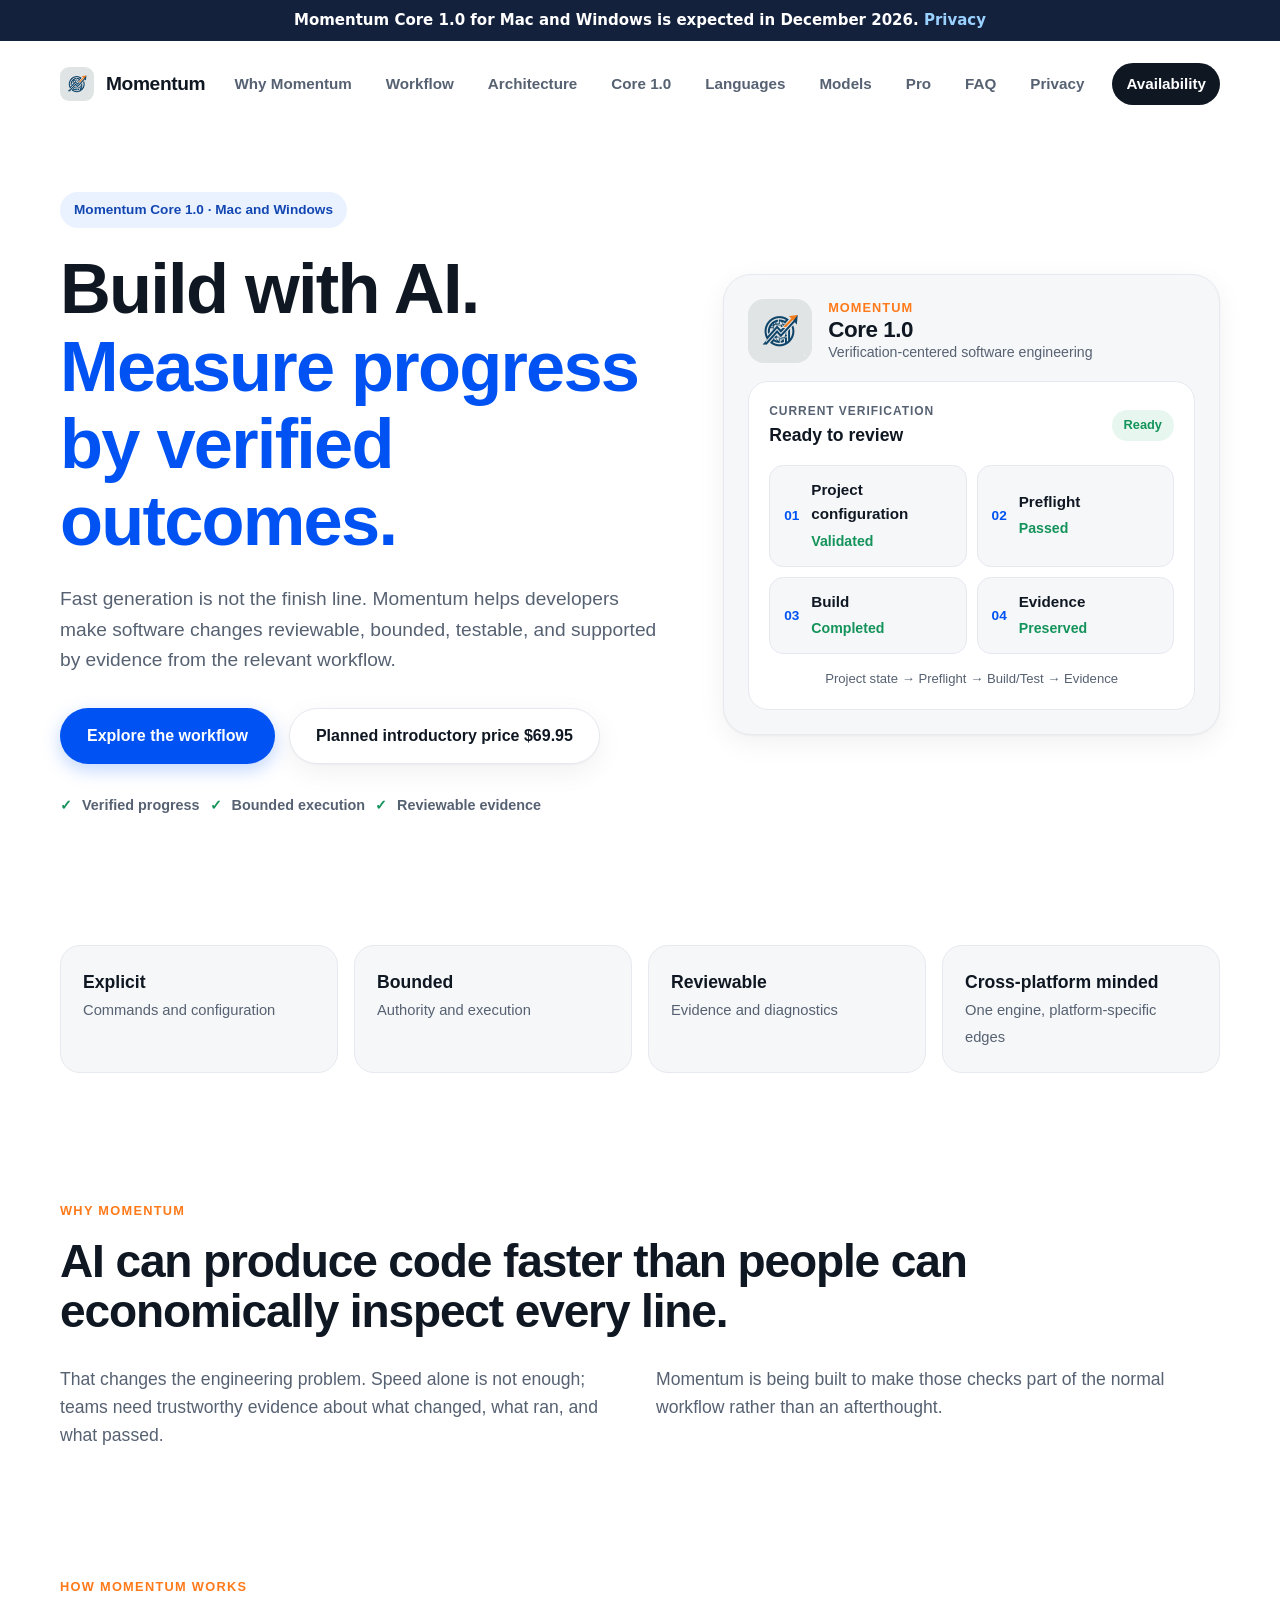
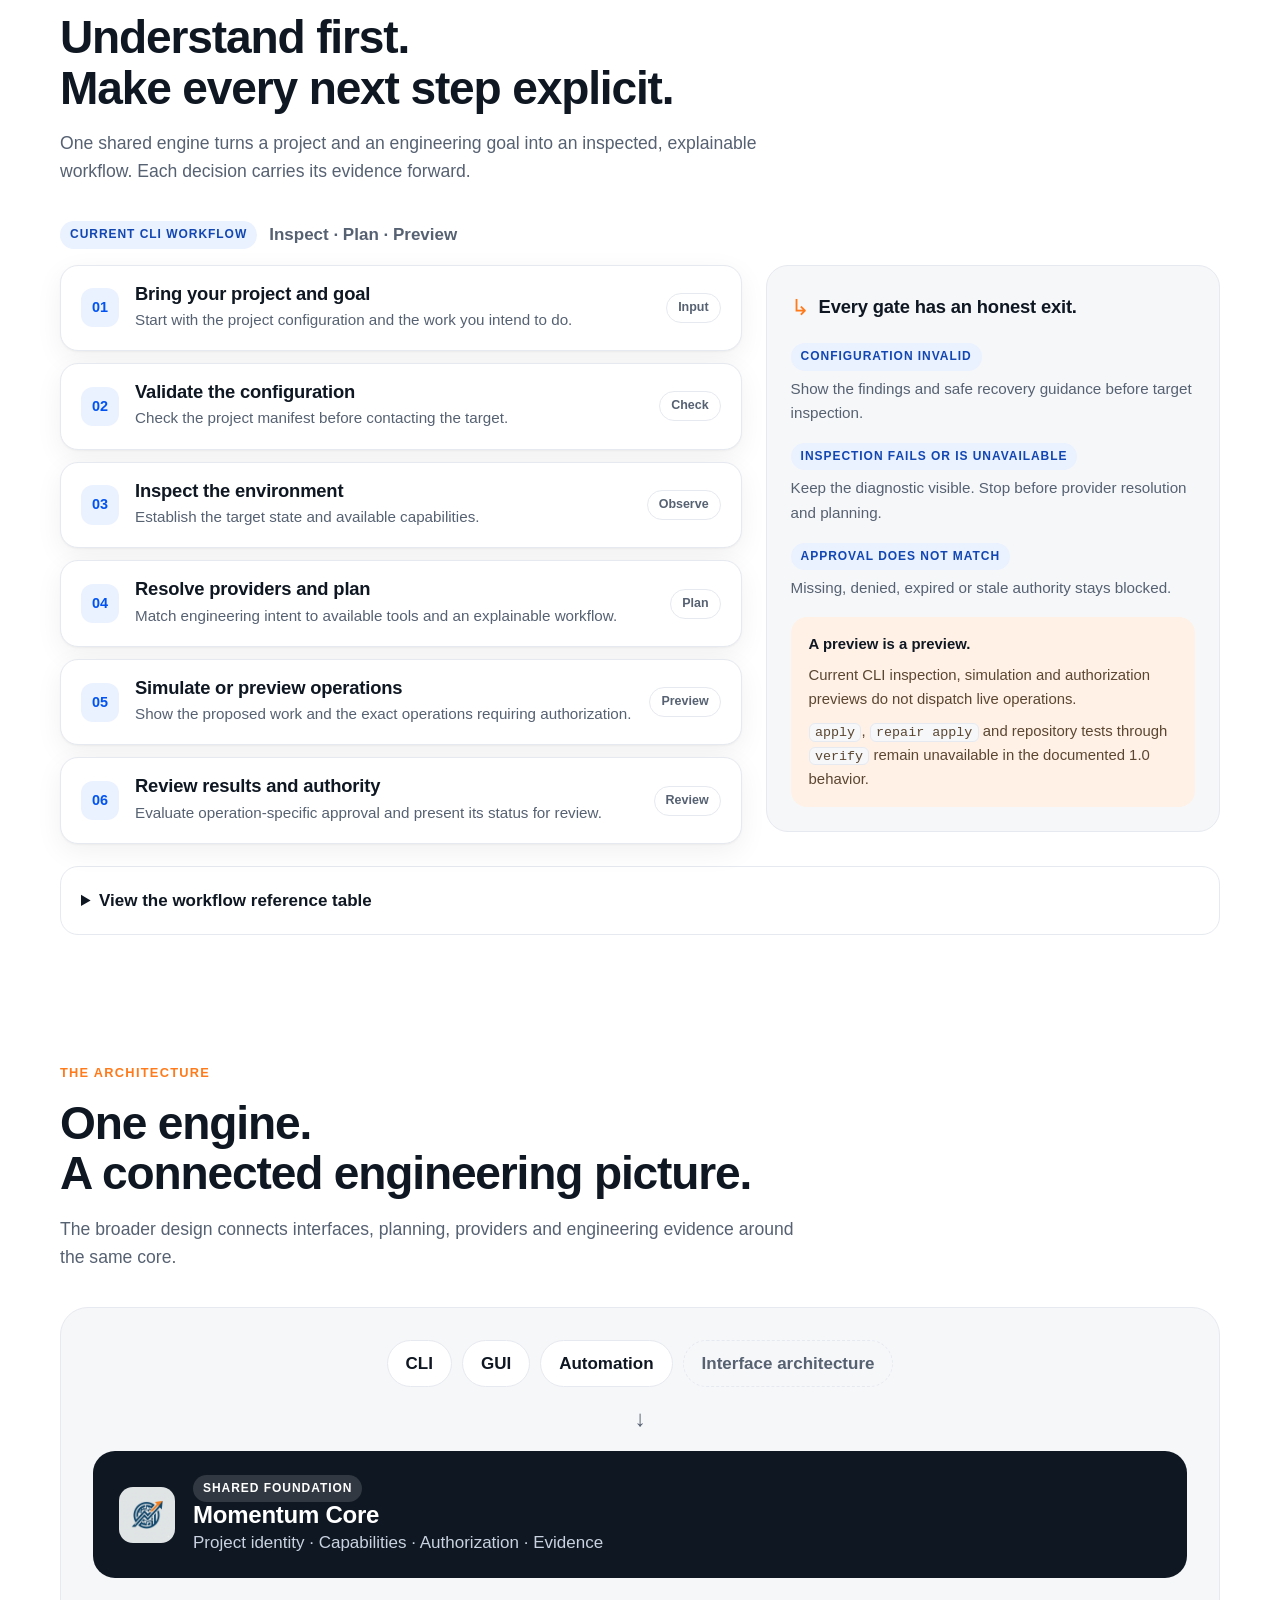
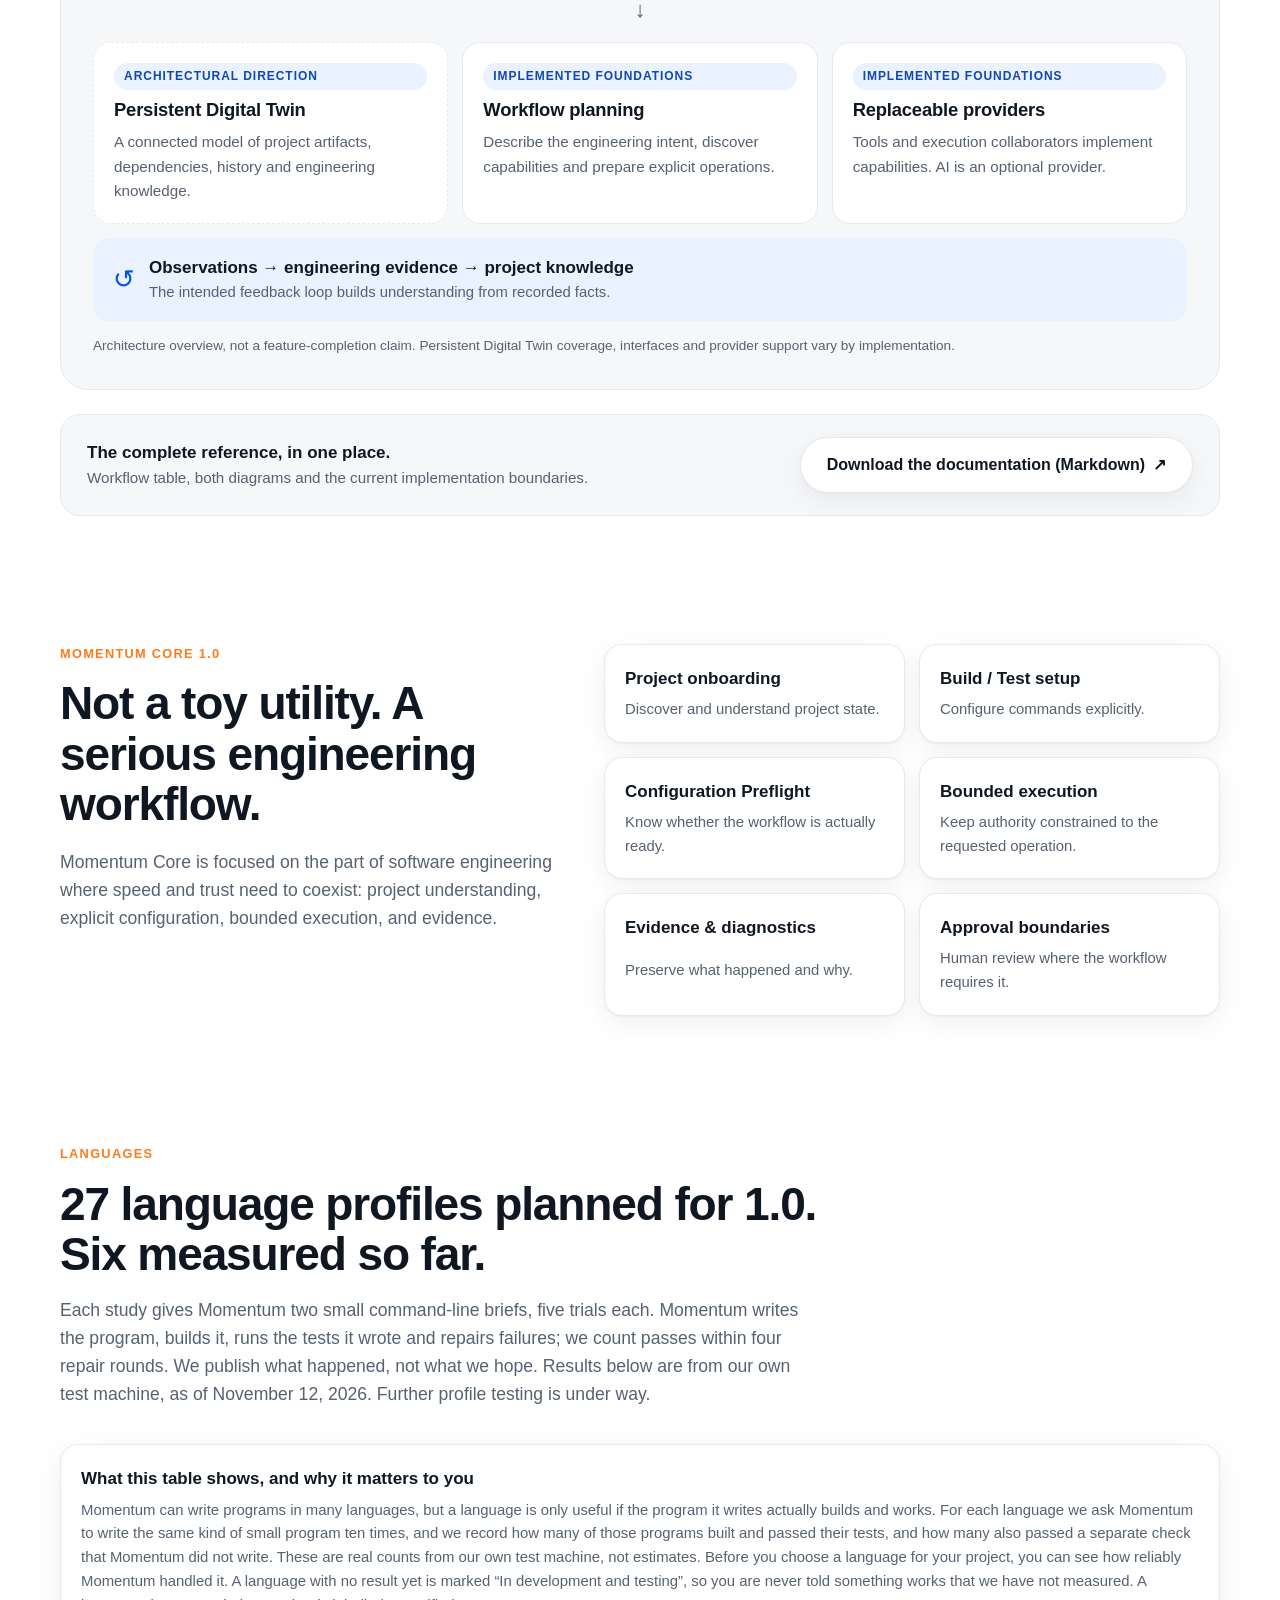
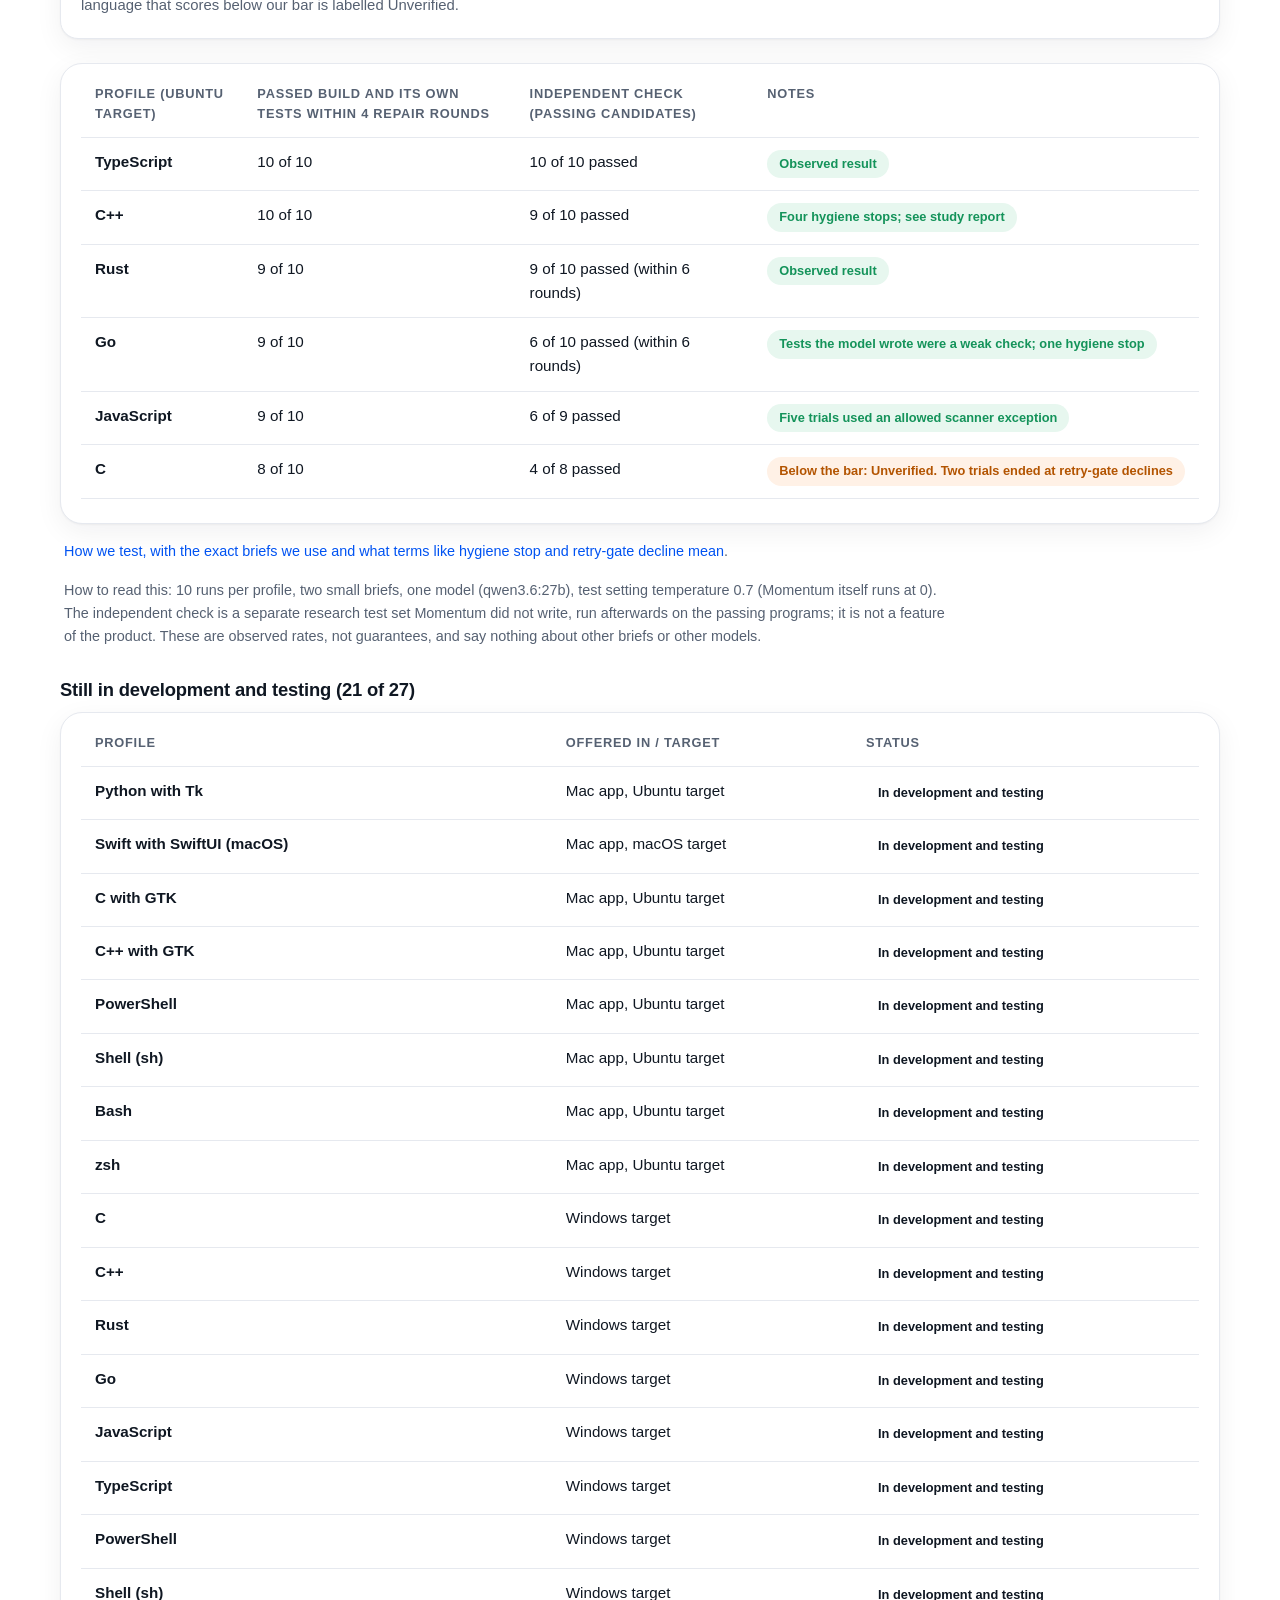
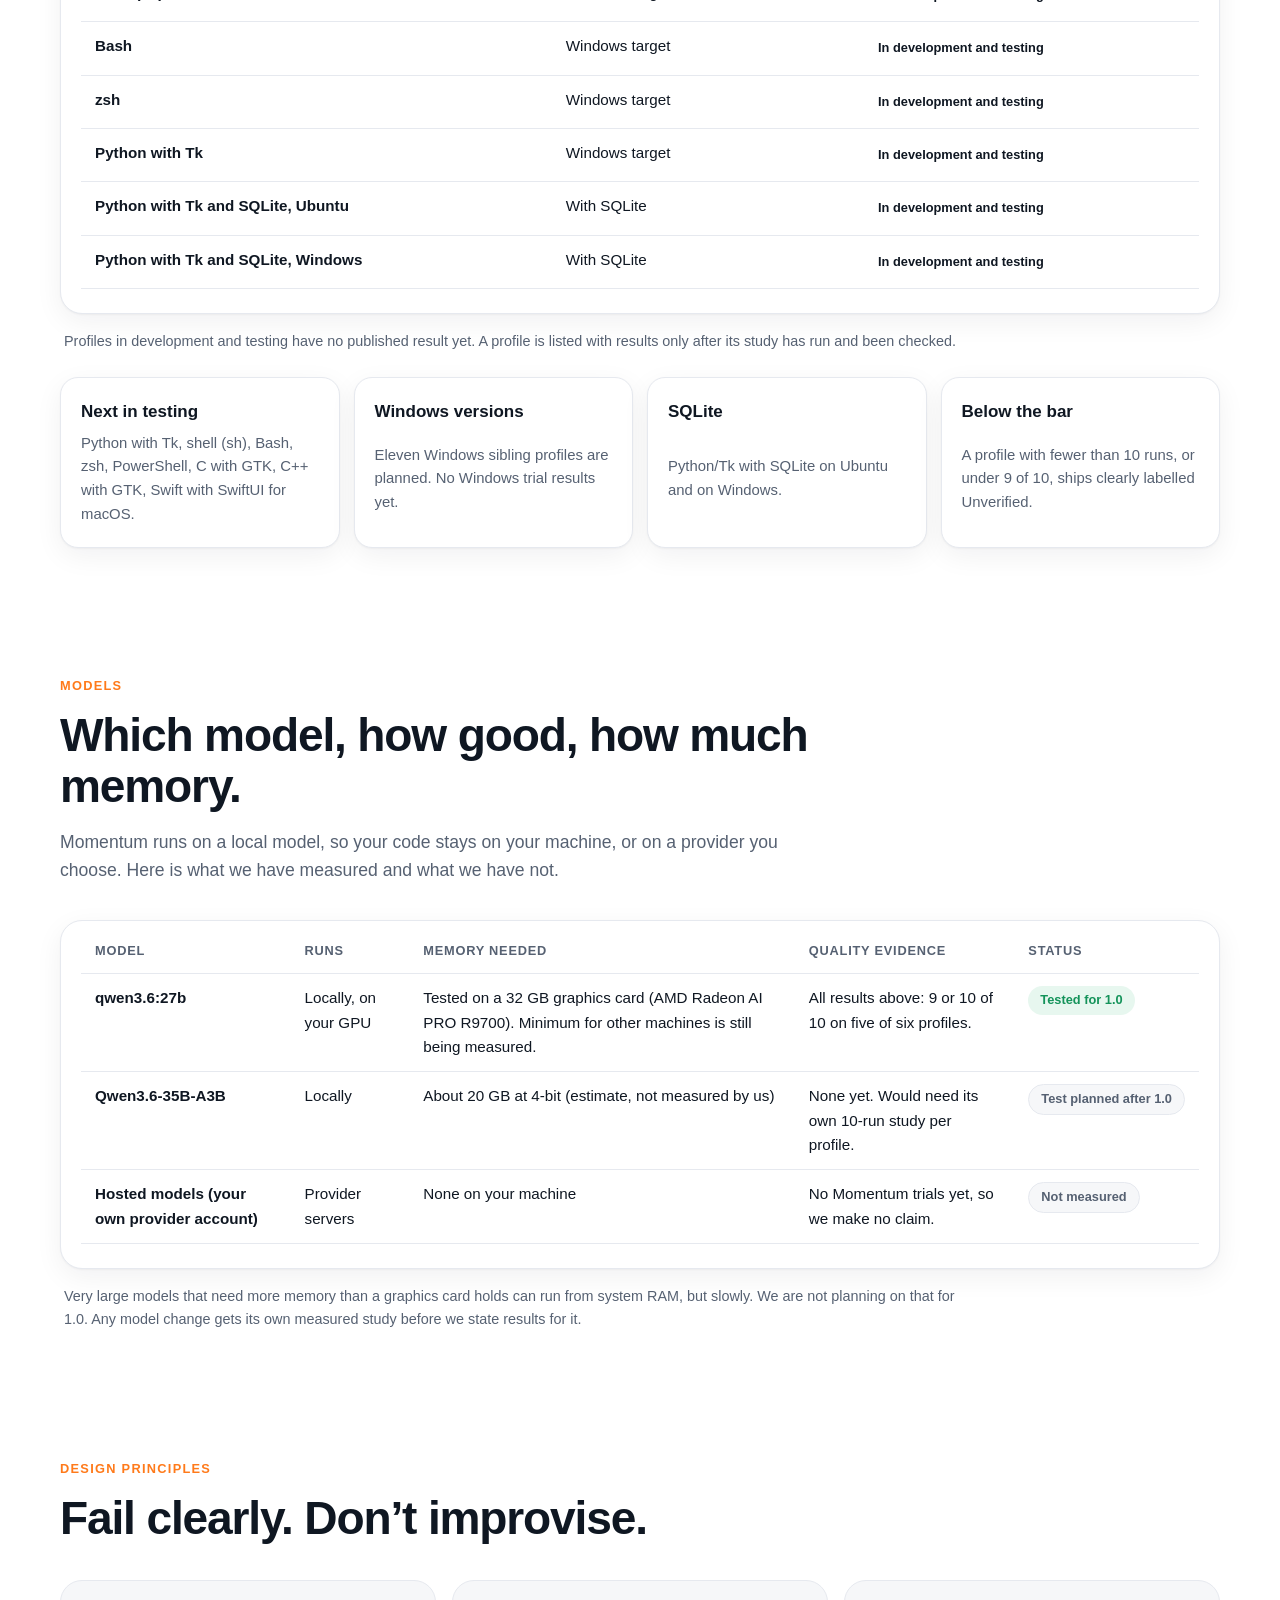
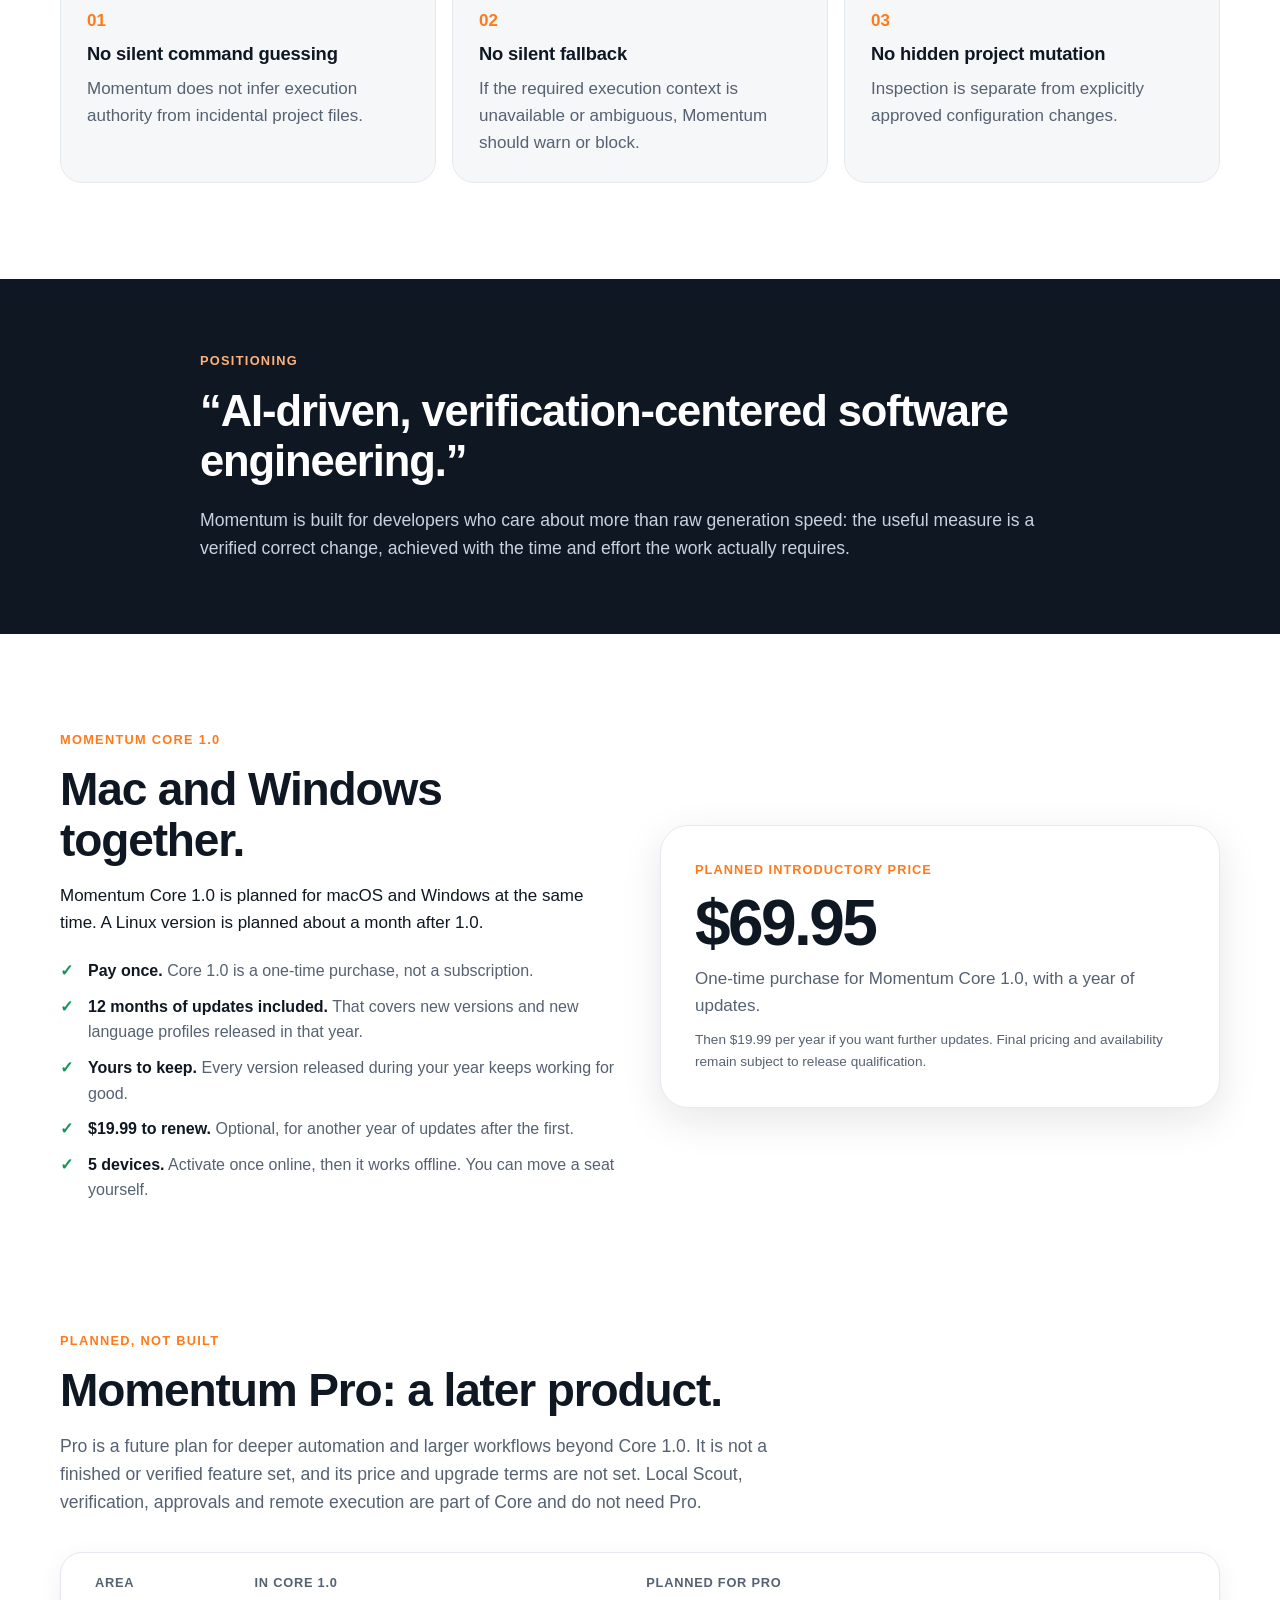
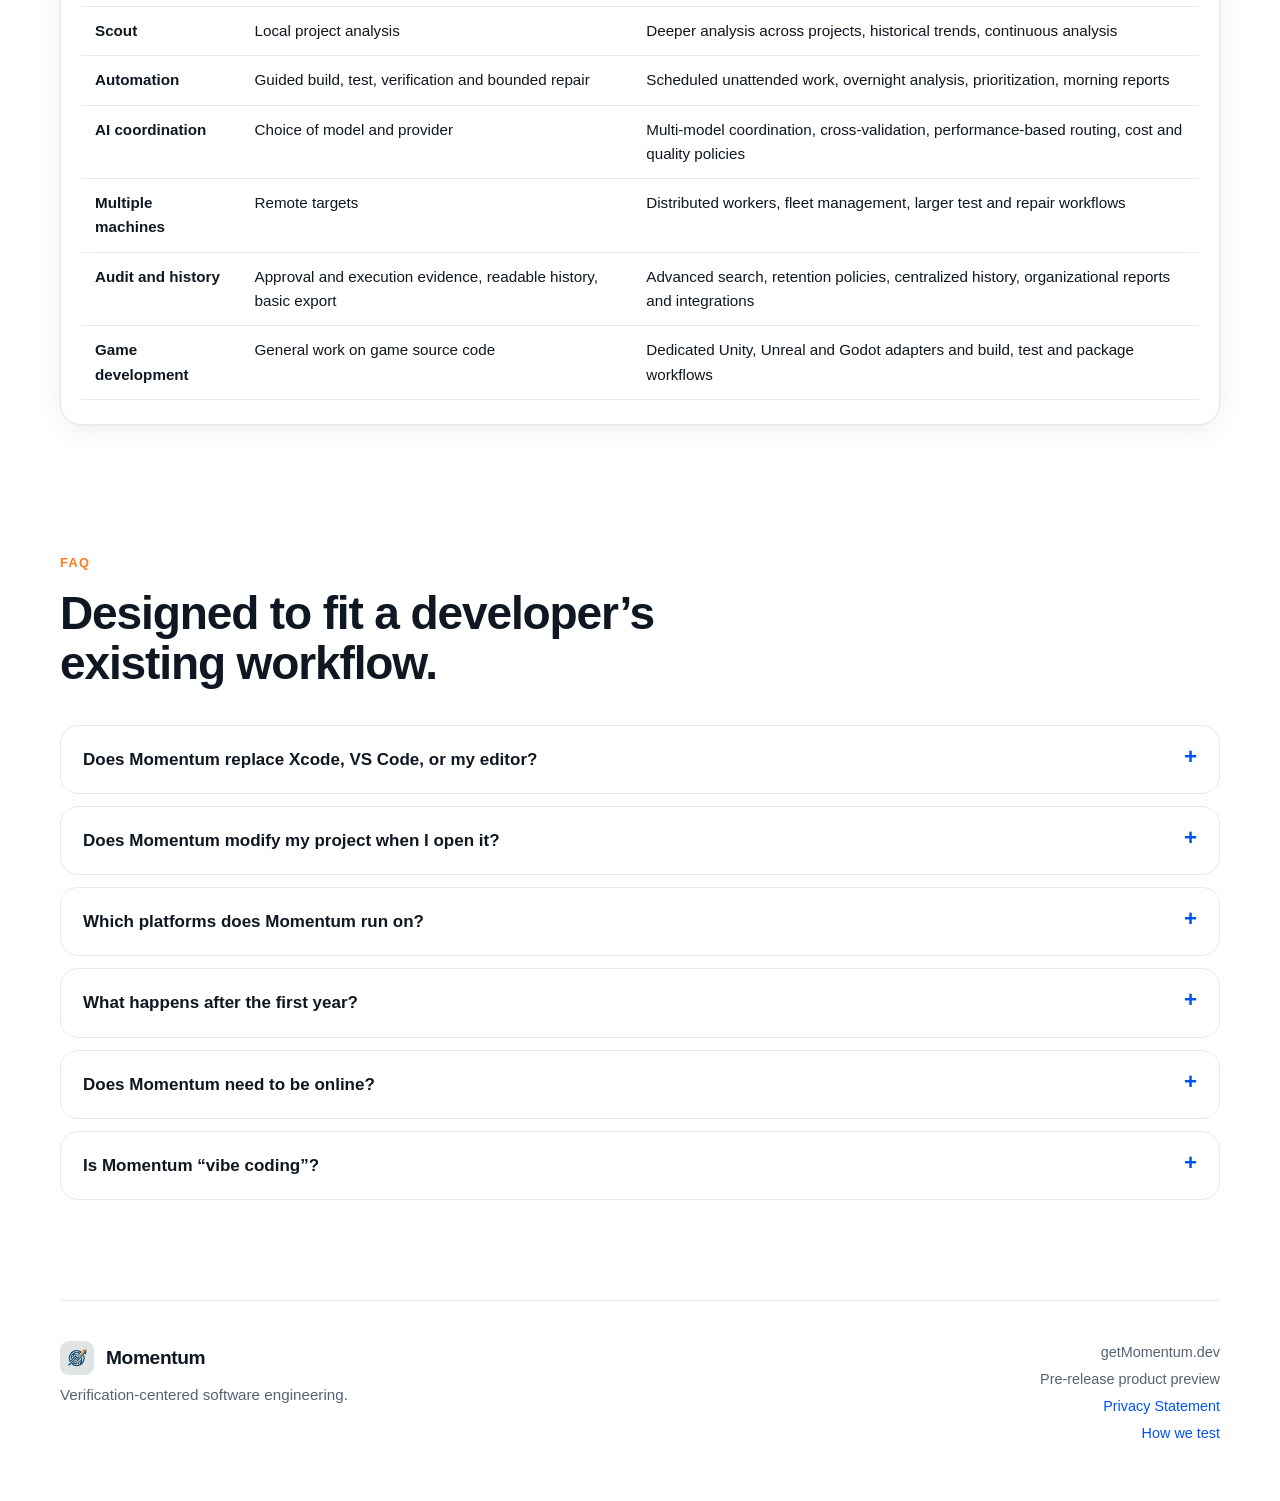
==== index.html @ 95c5b0c5 "Initial Momentum website: home, How we test, privacy statement Co-Authored-By: Claude Sonnet 5.5 <no" ====
<!doctype html>
<html lang="en">
<head>
  <meta charset="utf-8">
  <meta name="viewport" content="width=device-width,initial-scale=1">
  <meta name="description" content="Momentum — AI-driven, verification-centered software engineering.">
  <title>Momentum — Verification-Centered Software Engineering</title>
  <link rel="icon" type="image/png" sizes="32x32" href="assets/momentum-icon-32.png">
  <link rel="apple-touch-icon" sizes="180x180" href="assets/momentum-icon-180.png">
  <link rel="stylesheet" href="styles.css">
  <link rel="stylesheet" href="workflow.css?v=20261027">
</head>
<body><div role="region" aria-label="Release announcement" style="background:#14213d;color:#fff;text-align:center;padding:10px 16px;font:600 15px/1.4 system-ui,sans-serif">Momentum Core 1.0 for Mac and Windows is expected in December 2026. <a href="privacy.html" style="color:#9ad1ff">Privacy</a></div>
  <div class="page-glow glow-one"></div>
  <div class="page-glow glow-two"></div>

  <header class="site-header shell">
    <a class="brand" href="#top" aria-label="Momentum home">
      <img src="assets/momentum-logo.png" alt="" class="brand-logo">
      <span>Momentum</span>
    </a>
    <nav aria-label="Primary navigation">
      <a href="#why">Why Momentum</a>
      <a href="#workflow">Workflow</a>
      <a href="#architecture">Architecture</a>
      <a href="#core">Core 1.0</a>
      <a href="#languages">Languages</a>
      <a href="#models">Models</a>
      <a href="#pro">Pro</a>
      <a href="#faq">FAQ</a>
      <a href="privacy.html">Privacy</a>
      <a class="nav-cta" href="#availability">Availability</a>
    </nav>
  </header>

  <main id="top">
    <section class="hero shell">
      <div class="hero-copy">
        <div class="pill">Momentum Core 1.0 · Mac and Windows</div>
        <h1>
          Build with AI.<br>
          <span>Measure progress by verified outcomes.</span>
        </h1>
        <p class="hero-lede">
          Fast generation is not the finish line. Momentum helps developers make software changes
          reviewable, bounded, testable, and supported by evidence from the relevant workflow.
        </p>
        <div class="hero-actions">
          <a class="button primary" href="#workflow">Explore the workflow</a>
          <a class="button secondary" href="#availability">Planned introductory price $69.95</a>
        </div>
        <div class="trust-row">
          <span>Verified progress</span>
          <span>Bounded execution</span>
          <span>Reviewable evidence</span>
        </div>
      </div>

      <div class="hero-product">
        <div class="logo-lockup">
          <img src="assets/momentum-logo.png" alt="" class="hero-logo-clean">
          <div class="logo-text">
            <span class="logo-kicker">Momentum</span>
            <strong>Core 1.0</strong>
            <small>Verification-centered software engineering</small>
          </div>
        </div>

        <div class="verification-panel">
          <div class="verification-titlebar">
            <div>
              <span class="eyebrow-small">Current verification</span>
              <strong>Ready to review</strong>
            </div>
            <span class="status good">Ready</span>
          </div>

          <div class="verify-grid">
            <div class="verify-item">
              <span>01</span>
              <div><strong>Project configuration</strong><small>Validated</small></div>
            </div>
            <div class="verify-item">
              <span>02</span>
              <div><strong>Preflight</strong><small>Passed</small></div>
            </div>
            <div class="verify-item">
              <span>03</span>
              <div><strong>Build</strong><small>Completed</small></div>
            </div>
            <div class="verify-item">
              <span>04</span>
              <div><strong>Evidence</strong><small>Preserved</small></div>
            </div>
          </div>

          <div class="verification-footer">
            <span>Project state → Preflight → Build/Test → Evidence</span>
          </div>
        </div>
      </div>
    </section>

    <section class="credibility-strip shell" aria-label="Momentum product principles">
      <div><strong>Explicit</strong><span>Commands and configuration</span></div>
      <div><strong>Bounded</strong><span>Authority and execution</span></div>
      <div><strong>Reviewable</strong><span>Evidence and diagnostics</span></div>
      <div><strong>Cross-platform minded</strong><span>One engine, platform-specific edges</span></div>
    </section>

    <section class="statement shell" id="why">
      <p class="section-kicker">Why Momentum</p>
      <h2>AI can produce code faster than people can economically inspect every line.</h2>
      <div class="statement-grid">
        <p>
          That changes the engineering problem. Speed alone is not enough;
          teams need trustworthy evidence about what changed, what ran, and what passed.
        </p>
        <p>
          Momentum is being built to make those checks part of the normal workflow rather than an afterthought.
        </p>
      </div>
    </section>

    <section class="workflow shell" id="workflow" aria-labelledby="workflow-heading">
      <div class="section-head">
        <p class="section-kicker">How Momentum works</p>
        <h2 id="workflow-heading">Understand first.<br>Make every next step explicit.</h2>
        <p class="workflow-intro">One shared engine turns a project and an engineering goal into an inspected, explainable workflow. Each decision carries its evidence forward.</p>
      </div>
      <div class="workflow-caption"><span class="flow-label">Current CLI workflow</span><span>Inspect · Plan · Preview</span></div>
      <div class="workflow-map">
        <ol class="workflow-path" aria-label="Current workflow, in order">
          <li><span class="step-index">01</span><div><h3>Bring your project and goal</h3><p>Start with the project configuration and the work you intend to do.</p></div><span class="step-tag">Input</span></li>
          <li><span class="step-index">02</span><div><h3>Validate the configuration</h3><p>Check the project manifest before contacting the target.</p></div><span class="step-tag">Check</span></li>
          <li><span class="step-index">03</span><div><h3>Inspect the environment</h3><p>Establish the target state and available capabilities.</p></div><span class="step-tag">Observe</span></li>
          <li><span class="step-index">04</span><div><h3>Resolve providers and plan</h3><p>Match engineering intent to available tools and an explainable workflow.</p></div><span class="step-tag">Plan</span></li>
          <li><span class="step-index">05</span><div><h3>Simulate or preview operations</h3><p>Show the proposed work and the exact operations requiring authorization.</p></div><span class="step-tag">Preview</span></li>
          <li><span class="step-index">06</span><div><h3>Review results and authority</h3><p>Evaluate operation-specific approval and present its status for review.</p></div><span class="step-tag">Review</span></li>
        </ol>
        <aside class="workflow-guardrails" aria-label="Decision boundaries">
          <div class="guardrail-title"><span class="boundary-mark" aria-hidden="true">↳</span><h3>Every gate has an honest exit.</h3></div>
          <div class="guardrail"><span class="flow-label">Configuration invalid</span><p>Show the findings and safe recovery guidance before target inspection.</p></div>
          <div class="guardrail"><span class="flow-label">Inspection fails or is unavailable</span><p>Keep the diagnostic visible. Stop before provider resolution and planning.</p></div>
          <div class="guardrail"><span class="flow-label">Approval does not match</span><p>Missing, denied, expired or stale authority stays blocked.</p></div>
          <div class="preview-boundary"><strong>A preview is a preview.</strong><p>Current CLI inspection, simulation and authorization previews do not dispatch live operations.</p><p><code>apply</code>, <code>repair apply</code> and repository tests through <code>verify</code> remain unavailable in the documented 1.0 behavior.</p></div>
        </aside>
      </div>
      <details class="workflow-reference">
        <summary>View the workflow reference table</summary>
        <div class="workflow-table-wrap"><table>
          <caption class="sr-only">Momentum workflow stages and their outputs</caption>
          <thead><tr><th scope="col">Stage</th><th scope="col">What Momentum does</th><th scope="col">What you can review</th></tr></thead>
          <tbody>
            <tr><th scope="row">Validate</th><td>Checks the project manifest.</td><td>Validation findings and recovery guidance.</td></tr>
            <tr><th scope="row">Inspect</th><td>Examines the target environment.</td><td>A verified, failed or unavailable inspection outcome.</td></tr>
            <tr><th scope="row">Plan</th><td>Resolves providers for required capabilities.</td><td>An explainable workflow plan.</td></tr>
            <tr><th scope="row">Simulate / preview</th><td>Displays the proposed operations.</td><td>Simulation output or an exact authorization request.</td></tr>
            <tr><th scope="row">Evaluate approval</th><td>Checks authority against the prepared operation.</td><td>The approval decision and any blocking reason.</td></tr>
            <tr><th scope="row">Review</th><td>Presents results and diagnostics.</td><td>Evidence for the next decision, without live CLI dispatch.</td></tr>
          </tbody>
        </table></div>
      </details>
    </section>

    <section class="architecture shell" id="architecture" aria-labelledby="architecture-heading">
      <div class="section-head">
        <p class="section-kicker">The architecture</p>
        <h2 id="architecture-heading">One engine.<br>A connected engineering picture.</h2>
        <p class="workflow-intro">The broader design connects interfaces, planning, providers and engineering evidence around the same core.</p>
      </div>
      <figure class="architecture-map" aria-label="Architectural direction: interfaces connect to Momentum Core; the core relates project knowledge, workflow planning and providers; observations feed the persistent project model.">
        <div class="architecture-interfaces"><span>CLI</span><span>GUI</span><span>Automation</span><span class="architecture-status">Interface architecture</span></div>
        <div class="architecture-connector" aria-hidden="true">↓</div>
        <div class="architecture-engine"><img src="assets/momentum-logo.png" alt="" width="56" height="56"><div><span class="flow-label">Shared foundation</span><h3>Momentum Core</h3><p>Project identity · Capabilities · Authorization · Evidence</p></div></div>
        <div class="architecture-connector" aria-hidden="true">↓</div>
        <div class="architecture-pillars">
          <div class="architecture-pillar future"><span class="flow-label">Architectural direction</span><h3>Persistent Digital Twin</h3><p>A connected model of project artifacts, dependencies, history and engineering knowledge.</p></div>
          <div class="architecture-pillar"><span class="flow-label">Implemented foundations</span><h3>Workflow planning</h3><p>Describe the engineering intent, discover capabilities and prepare explicit operations.</p></div>
          <div class="architecture-pillar"><span class="flow-label">Implemented foundations</span><h3>Replaceable providers</h3><p>Tools and execution collaborators implement capabilities. AI is an optional provider.</p></div>
        </div>
        <div class="architecture-feedback"><span aria-hidden="true">↺</span><div><strong>Observations → engineering evidence → project knowledge</strong><p>The intended feedback loop builds understanding from recorded facts.</p></div></div>
        <figcaption>Architecture overview, not a feature-completion claim. Persistent Digital Twin coverage, interfaces and provider support vary by implementation.</figcaption>
      </figure>
      <div class="workflow-documentation"><div><strong>The complete reference, in one place.</strong><p>Workflow table, both diagrams and the current implementation boundaries.</p></div><a class="button secondary" href="docs/how-momentum-works.md" download>Download the documentation (Markdown) <span aria-hidden="true">↗</span></a></div>
    </section>

    <section class="core-panel shell" id="core">
      <div class="core-copy">
        <p class="section-kicker">Momentum Core 1.0</p>
        <h2>Not a toy utility. A serious engineering workflow.</h2>
        <p>
          Momentum Core is focused on the part of software engineering where speed and trust need to coexist:
          project understanding, explicit configuration, bounded execution, and evidence.
        </p>
      </div>
      <div class="core-grid">
        <div class="core-card"><strong>Project onboarding</strong><span>Discover and understand project state.</span></div>
        <div class="core-card"><strong>Build / Test setup</strong><span>Configure commands explicitly.</span></div>
        <div class="core-card"><strong>Configuration Preflight</strong><span>Know whether the workflow is actually ready.</span></div>
        <div class="core-card"><strong>Bounded execution</strong><span>Keep authority constrained to the requested operation.</span></div>
        <div class="core-card"><strong>Evidence & diagnostics</strong><span>Preserve what happened and why.</span></div>
        <div class="core-card"><strong>Approval boundaries</strong><span>Human review where the workflow requires it.</span></div>
      </div>
    </section>


    <section class="shell" id="languages">
      <div class="section-head">
        <p class="section-kicker">Languages</p>
        <h2>27 language profiles planned for 1.0. Six measured so far.</h2>
        <p class="workflow-intro">Each study gives Momentum two small command-line briefs, five trials each. Momentum writes the program, builds it, runs the tests it wrote and repairs failures; we count passes within four repair rounds. We publish what happened, not what we hope. Results below are from our own test machine, as of November 12, 2026. Further profile testing is under way.</p>
      </div>
      <div class="core-card" style="margin:1.25rem 0 1.5rem">
        <strong>What this table shows, and why it matters to you</strong>
        <span>Momentum can write programs in many languages, but a language is only useful if the program it writes actually builds and works. For each language we ask Momentum to write the same kind of small program ten times, and we record how many of those programs built and passed their tests, and how many also passed a separate check that Momentum did not write. These are real counts from our own test machine, not estimates. Before you choose a language for your project, you can see how reliably Momentum handled it. A language with no result yet is marked &ldquo;In development and testing&rdquo;, so you are never told something works that we have not measured. A language that scores below our bar is labelled Unverified.</span>
      </div>
      <div class="table-card"><div class="workflow-table-wrap"><table>
        <thead><tr><th scope="col">Profile (Ubuntu target)</th><th scope="col">Passed build and its own tests within 4 repair rounds</th><th scope="col">Independent check (passing candidates)</th><th scope="col">Notes</th></tr></thead>
        <tbody>
          <tr><th scope="row">TypeScript</th><td>10 of 10</td><td>10 of 10 passed</td><td><span class="tag ok">Observed result</span></td></tr>
          <tr><th scope="row">C++</th><td>10 of 10</td><td>9 of 10 passed</td><td><span class="tag ok">Four hygiene stops; see study report</span></td></tr>
          <tr><th scope="row">Rust</th><td>9 of 10</td><td>9 of 10 passed (within 6 rounds)</td><td><span class="tag ok">Observed result</span></td></tr>
          <tr><th scope="row">Go</th><td>9 of 10</td><td>6 of 10 passed (within 6 rounds)</td><td><span class="tag ok">Tests the model wrote were a weak check; one hygiene stop</span></td></tr>
          <tr><th scope="row">JavaScript</th><td>9 of 10</td><td>6 of 9 passed</td><td><span class="tag ok">Five trials used an allowed scanner exception</span></td></tr>
          <tr><th scope="row">C</th><td>8 of 10</td><td>4 of 8 passed</td><td><span class="tag warn">Below the bar: Unverified. Two trials ended at retry-gate declines</span></td></tr>
        </tbody>
      </table></div></div>
      <p class="fine"><a href="how-we-test.html">How we test, with the exact briefs we use and what terms like hygiene stop and retry-gate decline mean</a>.</p>
      <p class="fine">How to read this: 10 runs per profile, two small briefs, one model (qwen3.6:27b), test setting temperature 0.7 (Momentum itself runs at 0). The independent check is a separate research test set Momentum did not write, run afterwards on the passing programs; it is not a feature of the product. These are observed rates, not guarantees, and say nothing about other briefs or other models.</p>
      <h3 style="margin:2rem 0 .75rem">Still in development and testing (21 of 27)</h3>
      <div class="table-card"><div class="workflow-table-wrap"><table>
        <thead><tr><th scope="col">Profile</th><th scope="col">Offered in / target</th><th scope="col">Status</th></tr></thead>
        <tbody>
          <tr><th scope="row">Python with Tk</th><td>Mac app, Ubuntu target</td><td><span class="tag">In development and testing</span></td></tr>
          <tr><th scope="row">Swift with SwiftUI (macOS)</th><td>Mac app, macOS target</td><td><span class="tag">In development and testing</span></td></tr>
          <tr><th scope="row">C with GTK</th><td>Mac app, Ubuntu target</td><td><span class="tag">In development and testing</span></td></tr>
          <tr><th scope="row">C++ with GTK</th><td>Mac app, Ubuntu target</td><td><span class="tag">In development and testing</span></td></tr>
          <tr><th scope="row">PowerShell</th><td>Mac app, Ubuntu target</td><td><span class="tag">In development and testing</span></td></tr>
          <tr><th scope="row">Shell (sh)</th><td>Mac app, Ubuntu target</td><td><span class="tag">In development and testing</span></td></tr>
          <tr><th scope="row">Bash</th><td>Mac app, Ubuntu target</td><td><span class="tag">In development and testing</span></td></tr>
          <tr><th scope="row">zsh</th><td>Mac app, Ubuntu target</td><td><span class="tag">In development and testing</span></td></tr>
          <tr><th scope="row">C</th><td>Windows target</td><td><span class="tag">In development and testing</span></td></tr>
          <tr><th scope="row">C++</th><td>Windows target</td><td><span class="tag">In development and testing</span></td></tr>
          <tr><th scope="row">Rust</th><td>Windows target</td><td><span class="tag">In development and testing</span></td></tr>
          <tr><th scope="row">Go</th><td>Windows target</td><td><span class="tag">In development and testing</span></td></tr>
          <tr><th scope="row">JavaScript</th><td>Windows target</td><td><span class="tag">In development and testing</span></td></tr>
          <tr><th scope="row">TypeScript</th><td>Windows target</td><td><span class="tag">In development and testing</span></td></tr>
          <tr><th scope="row">PowerShell</th><td>Windows target</td><td><span class="tag">In development and testing</span></td></tr>
          <tr><th scope="row">Shell (sh)</th><td>Windows target</td><td><span class="tag">In development and testing</span></td></tr>
          <tr><th scope="row">Bash</th><td>Windows target</td><td><span class="tag">In development and testing</span></td></tr>
          <tr><th scope="row">zsh</th><td>Windows target</td><td><span class="tag">In development and testing</span></td></tr>
          <tr><th scope="row">Python with Tk</th><td>Windows target</td><td><span class="tag">In development and testing</span></td></tr>
          <tr><th scope="row">Python with Tk and SQLite, Ubuntu</th><td>With SQLite</td><td><span class="tag">In development and testing</span></td></tr>
          <tr><th scope="row">Python with Tk and SQLite, Windows</th><td>With SQLite</td><td><span class="tag">In development and testing</span></td></tr>
          </tbody>
      </table></div></div>
      <p class="fine">Profiles in development and testing have no published result yet. A profile is listed with results only after its study has run and been checked.</p>
      <div class="lang-grid">
        <div class="core-card"><strong>Next in testing</strong><span>Python with Tk, shell (sh), Bash, zsh, PowerShell, C with GTK, C++ with GTK, Swift with SwiftUI for macOS.</span></div>
        <div class="core-card"><strong>Windows versions</strong><span>Eleven Windows sibling profiles are planned. No Windows trial results yet.</span></div>
        <div class="core-card"><strong>SQLite</strong><span>Python/Tk with SQLite on Ubuntu and on Windows.</span></div>
        <div class="core-card"><strong>Below the bar</strong><span>A profile with fewer than 10 runs, or under 9 of 10, ships clearly labelled Unverified.</span></div>
      </div>
    </section>

    <section class="shell" id="models">
      <div class="section-head">
        <p class="section-kicker">Models</p>
        <h2>Which model, how good, how much memory.</h2>
        <p class="workflow-intro">Momentum runs on a local model, so your code stays on your machine, or on a provider you choose. Here is what we have measured and what we have not.</p>
      </div>
      <div class="table-card"><div class="workflow-table-wrap"><table>
        <thead><tr><th scope="col">Model</th><th scope="col">Runs</th><th scope="col">Memory needed</th><th scope="col">Quality evidence</th><th scope="col">Status</th></tr></thead>
        <tbody>
          <tr><th scope="row">qwen3.6:27b</th><td>Locally, on your GPU</td><td>Tested on a 32 GB graphics card (AMD Radeon AI PRO R9700). Minimum for other machines is still being measured.</td><td>All results above: 9 or 10 of 10 on five of six profiles.</td><td><span class="tag ok">Tested for 1.0</span></td></tr>
          <tr><th scope="row">Qwen3.6-35B-A3B</th><td>Locally</td><td>About 20 GB at 4-bit (estimate, not measured by us)</td><td>None yet. Would need its own 10-run study per profile.</td><td><span class="tag plan">Test planned after 1.0</span></td></tr>
          <tr><th scope="row">Hosted models (your own provider account)</th><td>Provider servers</td><td>None on your machine</td><td>No Momentum trials yet, so we make no claim.</td><td><span class="tag plan">Not measured</span></td></tr>
        </tbody>
      </table></div></div>
      <p class="fine">Very large models that need more memory than a graphics card holds can run from system RAM, but slowly. We are not planning on that for 1.0. Any model change gets its own measured study before we state results for it.</p>
    </section>

    <section class="principles shell">
      <div class="section-head">
        <p class="section-kicker">Design principles</p>
        <h2>Fail clearly. Don’t improvise.</h2>
      </div>
      <div class="principle-grid">
        <article>
          <span>01</span>
          <h3>No silent command guessing</h3>
          <p>Momentum does not infer execution authority from incidental project files.</p>
        </article>
        <article>
          <span>02</span>
          <h3>No silent fallback</h3>
          <p>If the required execution context is unavailable or ambiguous, Momentum should warn or block.</p>
        </article>
        <article>
          <span>03</span>
          <h3>No hidden project mutation</h3>
          <p>Inspection is separate from explicitly approved configuration changes.</p>
        </article>
      </div>
    </section>

    <section class="quote-band">
      <div class="shell quote-inner">
        <p class="section-kicker">Positioning</p>
        <blockquote>
          “AI-driven, verification-centered software engineering.”
        </blockquote>
        <p>
          Momentum is built for developers who care about more than raw generation speed: the useful measure is a verified correct change, achieved with the time and effort the work actually requires.
        </p>
      </div>
    </section>

    <section class="availability shell" id="availability">
      <div class="availability-main">
        <p class="section-kicker">Momentum Core 1.0</p>
        <h2>Mac and Windows together.</h2>
        <p>
          Momentum Core 1.0 is planned for macOS and Windows at the same time. A Linux version is planned about a month after 1.0.
        </p>
        <ul class="tick-list">
          <li><strong>Pay once.</strong> Core 1.0 is a one-time purchase, not a subscription.</li>
          <li><strong>12 months of updates included.</strong> That covers new versions and new language profiles released in that year.</li>
          <li><strong>Yours to keep.</strong> Every version released during your year keeps working for good.</li>
          <li><strong>$19.99 to renew.</strong> Optional, for another year of updates after the first.</li>
          <li><strong>5 devices.</strong> Activate once online, then it works offline. You can move a seat yourself.</li>
        </ul>
      </div>
      <div class="price-card">
        <span class="price-label">Planned introductory price</span>
        <div class="price">$69.95</div>
        <p>One-time purchase for Momentum Core 1.0, with a year of updates.</p>
        <span class="price-note">Then $19.99 per year if you want further updates. Final pricing and availability remain subject to release qualification.</span>
      </div>
    </section>

    <section class="shell" id="pro">
      <div class="section-head">
        <p class="section-kicker">Planned, not built</p>
        <h2>Momentum Pro: a later product.</h2>
        <p class="workflow-intro">Pro is a future plan for deeper automation and larger workflows beyond Core 1.0. It is not a finished or verified feature set, and its price and upgrade terms are not set. Local Scout, verification, approvals and remote execution are part of Core and do not need Pro.</p>
      </div>
      <div class="table-card"><div class="workflow-table-wrap"><table>
        <thead><tr><th scope="col">Area</th><th scope="col">In Core 1.0</th><th scope="col">Planned for Pro</th></tr></thead>
        <tbody>
          <tr><th scope="row">Scout</th><td>Local project analysis</td><td>Deeper analysis across projects, historical trends, continuous analysis</td></tr>
          <tr><th scope="row">Automation</th><td>Guided build, test, verification and bounded repair</td><td>Scheduled unattended work, overnight analysis, prioritization, morning reports</td></tr>
          <tr><th scope="row">AI coordination</th><td>Choice of model and provider</td><td>Multi-model coordination, cross-validation, performance-based routing, cost and quality policies</td></tr>
          <tr><th scope="row">Multiple machines</th><td>Remote targets</td><td>Distributed workers, fleet management, larger test and repair workflows</td></tr>
          <tr><th scope="row">Audit and history</th><td>Approval and execution evidence, readable history, basic export</td><td>Advanced search, retention policies, centralized history, organizational reports and integrations</td></tr>
          <tr><th scope="row">Game development</th><td>General work on game source code</td><td>Dedicated Unity, Unreal and Godot adapters and build, test and package workflows</td></tr>
        </tbody>
      </table></div></div>
    </section>

    <section class="faq shell" id="faq">
      <div class="section-head">
        <p class="section-kicker">FAQ</p>
        <h2>Designed to fit a developer’s existing workflow.</h2>
      </div>

      <details>
        <summary>Does Momentum replace Xcode, VS Code, or my editor?</summary>
        <p>No. Momentum is designed to work alongside your existing editor or IDE rather than replace it.</p>
      </details>
      <details>
        <summary>Does Momentum modify my project when I open it?</summary>
        <p>Project inspection and onboarding should remain read-only until an explicit, bounded configuration action is approved.</p>
      </details>
      <details>
        <summary>Which platforms does Momentum run on?</summary>
        <p>Core 1.0 is planned for macOS and Windows together, with Linux about a month later. A platform is only described as working for what we have actually tested.</p>
      </details>
      <details>
        <summary>What happens after the first year?</summary>
        <p>Everything released during your first year keeps working, permanently. If you want newer versions and new language profiles after that, renewal is $19.99 for another year. It is optional.</p>
      </details>
      <details>
        <summary>Does Momentum need to be online?</summary>
        <p>Only to activate. After that the license is checked on your machine, with a 30-day grace period if a check ever cannot be completed. Up to five of your devices can use one license, and you can free a seat yourself.</p>
      </details>
      <details>
        <summary>Is Momentum “vibe coding”?</summary>
        <p>No. Momentum is being positioned as AI-driven, verification-centered software engineering: faster development with explicit configuration, bounded actions, and evidence.</p>
      </details>
    </section>
  </main>

  <footer class="shell">
    <div class="footer-left">
      <a class="brand" href="#top">
        <img src="assets/momentum-logo.png" alt="" class="brand-logo">
        <span>Momentum</span>
      </a>
      <p>Verification-centered software engineering.</p>
    </div>
    <div class="footer-right">
      <span>getMomentum.dev</span>
      <span>Pre-release product preview</span>
      <a href="privacy.html">Privacy Statement</a>
      <a href="how-we-test.html">How we test</a>
    </div>
  </footer>
</body>
</html>
---- styles.css ----
/* Momentum website, light "clean" variant (v1) for side-by-side comparison on port 8081.
   Original dark site stays on port 8080. Accent: Momentum blue + orange; no purple. */
:root{
  --bg:#ffffff; --bg-soft:#f6f7f9; --panel:#ffffff; --text:#0f1722; --muted:#566172; --line:#e6e9ef;
  --blue:#0053f2; --blue-dark:#1247b2; --blue-soft:#eaf1ff; --orange:#ff7a1a; --orange-soft:#fff1e6;
  --green:#14935a; --green-soft:#e7f7ef; --ink:#0f1722; --max:1160px; --radius:20px;
  --shadow:0 1px 2px rgba(15,23,34,.04),0 8px 28px rgba(15,23,34,.06);
}
*{box-sizing:border-box}
html{scroll-behavior:smooth}
body{margin:0;background:var(--bg);color:var(--text);font:17px/1.6 -apple-system,BlinkMacSystemFont,"Inter","Segoe UI",Roboto,Helvetica,Arial,sans-serif;-webkit-font-smoothing:antialiased}
.page-glow{display:none}
.shell{width:min(var(--max),calc(100% - 48px));margin-inline:auto}
img{max-width:100%}
a{color:var(--blue);text-decoration:none}
a:hover{text-decoration:underline}
.sr-only{position:absolute;width:1px;height:1px;overflow:hidden;clip:rect(0 0 0 0);white-space:nowrap}
h1,h2,h3{line-height:1.1;letter-spacing:-.025em;margin:0;color:var(--ink)}
h1{font-size:clamp(2.6rem,5.6vw,4.4rem);font-weight:800}
h1 span{color:var(--blue)}
h2{font-size:clamp(2rem,3.6vw,2.9rem);font-weight:800}
h3{font-size:1.15rem;font-weight:700;letter-spacing:-.01em}
p{margin:0}
code{background:var(--bg-soft);border:1px solid var(--line);border-radius:6px;padding:.05em .4em;font-size:.9em}

/* header */
.site-header{display:flex;align-items:center;justify-content:space-between;padding:22px 0;position:sticky;top:0;z-index:10;background:rgba(255,255,255,.88);backdrop-filter:saturate(1.4) blur(12px);width:100%;padding-inline:max(24px,calc((100% - var(--max))/2));border-bottom:1px solid transparent}
.brand{display:flex;align-items:center;gap:12px;color:var(--ink);font-weight:800;font-size:1.2rem;letter-spacing:-.02em}
.brand:hover{text-decoration:none}
.brand-logo{width:34px;height:34px;border-radius:9px}
.site-header nav{display:flex;align-items:center;gap:6px;flex-wrap:wrap}
.site-header nav a{color:var(--muted);font-weight:600;font-size:.95rem;padding:9px 14px;border-radius:999px}
.site-header nav a:hover{background:var(--bg-soft);color:var(--ink);text-decoration:none}
.site-header nav a.nav-cta{background:var(--ink);color:#fff;margin-left:8px}
.site-header nav a.nav-cta:hover{background:#243044}

/* buttons */
.button{display:inline-flex;align-items:center;justify-content:center;gap:8px;border-radius:999px;padding:14px 26px;font-weight:700;font-size:1rem;border:1px solid transparent;transition:transform .12s,box-shadow .12s,background .12s}
.button:hover{text-decoration:none;transform:translateY(-1px)}
.button.primary{background:var(--blue);color:#fff;box-shadow:0 6px 18px rgba(30,107,255,.28)}
.button.primary:hover{background:var(--blue-dark)}
.button.secondary{background:#fff;color:var(--ink);border-color:var(--line);box-shadow:var(--shadow)}

/* hero */
.hero{display:grid;grid-template-columns:1.1fr .9fr;gap:56px;align-items:center;padding:72px 0 56px}
.pill{display:inline-block;background:var(--blue-soft);color:var(--blue-dark);font-weight:700;font-size:.85rem;border-radius:999px;padding:7px 14px;margin-bottom:22px}
.hero-lede{font-size:1.2rem;color:var(--muted);margin:24px 0 32px;max-width:34em}
.hero-actions{display:flex;gap:14px;flex-wrap:wrap}
.trust-row{display:flex;gap:10px;flex-wrap:wrap;margin-top:30px}
.trust-row span{font-size:.9rem;font-weight:600;color:var(--muted);padding-left:22px;position:relative}
.trust-row span:before{content:"✓";position:absolute;left:0;color:var(--green);font-weight:800}
.hero-product{background:var(--bg-soft);border:1px solid var(--line);border-radius:28px;padding:24px;box-shadow:var(--shadow)}
.logo-lockup{display:flex;align-items:center;gap:16px;margin-bottom:18px}
.hero-logo-clean{width:64px;height:64px;border-radius:16px}
.logo-text{display:flex;flex-direction:column;line-height:1.25}
.logo-kicker{font-size:.8rem;font-weight:700;text-transform:uppercase;letter-spacing:.08em;color:var(--orange)}
.logo-text strong{font-size:1.4rem;letter-spacing:-.02em}
.logo-text small{color:var(--muted)}
.verification-panel{background:#fff;border:1px solid var(--line);border-radius:20px;padding:20px}
.verification-titlebar{display:flex;justify-content:space-between;align-items:center;margin-bottom:16px}
.verification-titlebar strong{display:block;font-size:1.1rem}
.eyebrow-small{display:block;font-size:.75rem;font-weight:700;text-transform:uppercase;letter-spacing:.08em;color:var(--muted)}
.status{font-size:.8rem;font-weight:700;border-radius:999px;padding:5px 12px}
.status.good{background:var(--green-soft);color:var(--green)}
.verify-grid{display:grid;grid-template-columns:1fr 1fr;gap:10px}
.verify-item{display:flex;gap:12px;align-items:center;border:1px solid var(--line);border-radius:14px;padding:12px 14px;background:var(--bg-soft)}
.verify-item>span{font-weight:800;color:var(--blue);font-size:.85rem}
.verify-item strong{display:block;font-size:.95rem}
.verify-item small{color:var(--green);font-weight:600}
.verification-footer{margin-top:14px;font-size:.82rem;color:var(--muted);text-align:center}

/* credibility strip */
.credibility-strip{display:grid;grid-template-columns:repeat(4,1fr);gap:16px;padding:8px 0 56px}
.credibility-strip div{background:var(--bg-soft);border-radius:var(--radius);padding:22px;border:1px solid var(--line)}
.credibility-strip strong{display:block;font-size:1.1rem}
.credibility-strip span{color:var(--muted);font-size:.92rem}

/* sections */
section.shell{padding:64px 0}
.section-kicker{font-size:.8rem;font-weight:800;text-transform:uppercase;letter-spacing:.1em;color:var(--orange);margin-bottom:14px}
.section-head{max-width:760px;margin-bottom:36px}
.section-head h2{margin-bottom:16px}
.workflow-intro{color:var(--muted);font-size:1.1rem}
.statement h2{max-width:20em}
.statement-grid{display:grid;grid-template-columns:1fr 1fr;gap:32px;margin-top:28px;color:var(--muted);font-size:1.1rem}

/* workflow */
.workflow-caption{display:flex;gap:12px;align-items:center;margin-bottom:16px;color:var(--muted);font-weight:600}
.flow-label{display:inline-block;font-size:.75rem;font-weight:800;text-transform:uppercase;letter-spacing:.08em;color:var(--blue-dark);background:var(--blue-soft);border-radius:999px;padding:4px 10px}
.workflow-map{display:grid;grid-template-columns:1.2fr .8fr;gap:24px;align-items:start}
.workflow-path{list-style:none;margin:0;padding:0;display:grid;gap:12px}
.workflow-path li{display:grid;grid-template-columns:auto 1fr auto;gap:16px;align-items:center;background:#fff;border:1px solid var(--line);border-radius:18px;padding:18px 20px;box-shadow:var(--shadow)}
.step-index{font-weight:800;color:var(--blue);background:var(--blue-soft);border-radius:12px;padding:8px 11px;font-size:.9rem}
.workflow-path h3{margin-bottom:4px}
.workflow-path p{color:var(--muted);font-size:.95rem}
.step-tag{font-size:.78rem;font-weight:700;color:var(--muted);border:1px solid var(--line);border-radius:999px;padding:4px 11px}
.workflow-guardrails{background:var(--bg-soft);border:1px solid var(--line);border-radius:22px;padding:24px;display:grid;gap:16px}
.guardrail-title{display:flex;gap:10px;align-items:center}
.boundary-mark{color:var(--orange);font-size:1.4rem}
.guardrail p{color:var(--muted);font-size:.95rem;margin-top:6px}
.preview-boundary{background:var(--orange-soft);border-radius:16px;padding:16px 18px;font-size:.93rem}
.preview-boundary p{margin-top:8px;color:#5b4631}
.workflow-reference{margin-top:22px;border:1px solid var(--line);border-radius:18px;padding:6px 20px}
.workflow-reference summary{cursor:pointer;font-weight:700;padding:14px 0}
.workflow-table-wrap{overflow:auto;padding-bottom:16px}
table{width:100%;border-collapse:collapse;font-size:.95rem}
th,td{text-align:left;padding:12px 14px;border-bottom:1px solid var(--line);vertical-align:top}
thead th{color:var(--muted);font-size:.8rem;text-transform:uppercase;letter-spacing:.06em}
tbody th{font-weight:700}

/* architecture */
.architecture-map{margin:0;background:var(--bg-soft);border:1px solid var(--line);border-radius:28px;padding:32px;display:grid;gap:14px}
.architecture-interfaces{display:flex;gap:10px;flex-wrap:wrap;justify-content:center}
.architecture-interfaces span{background:#fff;border:1px solid var(--line);border-radius:999px;padding:9px 18px;font-weight:700}
.architecture-interfaces .architecture-status{background:transparent;border-style:dashed;color:var(--muted);font-weight:600}
.architecture-connector{text-align:center;color:var(--muted);font-size:1.4rem}
.architecture-engine{display:flex;gap:18px;align-items:center;background:var(--ink);color:#fff;border-radius:22px;padding:22px 26px}
.architecture-engine h3{color:#fff;font-size:1.5rem}
.architecture-engine p{color:#c9d2e0}
.architecture-engine .flow-label{background:rgba(255,255,255,.14);color:#fff}
.architecture-engine img{border-radius:14px}
.architecture-pillars{display:grid;grid-template-columns:repeat(3,1fr);gap:14px}
.architecture-pillar{background:#fff;border:1px solid var(--line);border-radius:18px;padding:20px;display:grid;gap:10px;align-content:start}
.architecture-pillar p{color:var(--muted);font-size:.95rem}
.architecture-pillar.future{border-style:dashed}
.architecture-feedback{display:flex;gap:14px;align-items:center;background:var(--blue-soft);border-radius:16px;padding:16px 20px}
.architecture-feedback>span{font-size:1.6rem;color:var(--blue)}
.architecture-feedback p{color:var(--muted);font-size:.93rem}
figcaption{font-size:.85rem;color:var(--muted)}
.workflow-documentation{display:flex;justify-content:space-between;align-items:center;gap:20px;flex-wrap:wrap;margin-top:24px;background:var(--bg-soft);border:1px solid var(--line);border-radius:20px;padding:22px 26px}
.workflow-documentation p{color:var(--muted);font-size:.95rem}
.research-entry-links{display:flex;gap:10px;flex-wrap:wrap}

/* core */
.core-panel{display:grid;grid-template-columns:.9fr 1.1fr;gap:40px;align-items:start}
.core-copy h2{margin-bottom:18px}
.core-copy p:last-child{color:var(--muted);font-size:1.1rem}
.core-grid{display:grid;grid-template-columns:1fr 1fr;gap:14px}
.core-card{background:#fff;border:1px solid var(--line);border-radius:18px;padding:20px;box-shadow:var(--shadow);display:grid;gap:6px}
.core-card span{color:var(--muted);font-size:.93rem}

/* principles */
.principle-grid{display:grid;grid-template-columns:repeat(3,1fr);gap:16px}
.principle-grid article{background:var(--bg-soft);border:1px solid var(--line);border-radius:22px;padding:26px;display:grid;gap:10px;align-content:start}
.principle-grid article>span{font-weight:800;color:var(--orange)}
.principle-grid p{color:var(--muted)}

/* quote */
.quote-band{background:var(--ink);color:#fff;padding:72px 0;margin:32px 0}
.quote-band .section-kicker{color:#ffb27a}
.quote-inner{max-width:880px}
blockquote{margin:0 0 20px;font-size:clamp(1.8rem,3.4vw,2.8rem);font-weight:800;letter-spacing:-.025em;line-height:1.15}
.quote-inner p:last-child{color:#c9d2e0;font-size:1.1rem}

/* availability */
.availability{display:grid;grid-template-columns:1fr 1fr;gap:40px;align-items:center}
.availability-main h2{margin-bottom:16px}
.availability-main p:last-child{color:var(--muted);font-size:1.1rem}
.price-card{background:#fff;border:1px solid var(--line);border-radius:28px;padding:34px;box-shadow:0 12px 40px rgba(15,23,34,.10);display:grid;gap:10px}
.price-label{font-size:.8rem;font-weight:800;text-transform:uppercase;letter-spacing:.08em;color:var(--orange)}
.price{font-size:4rem;font-weight:800;letter-spacing:-.04em;line-height:1}
.price-card p{color:var(--muted)}
.price-note{font-size:.85rem;color:var(--muted)}

/* faq */
.faq details{border:1px solid var(--line);border-radius:18px;padding:4px 22px;margin-bottom:12px;background:#fff}
.faq summary{cursor:pointer;font-weight:700;padding:16px 0;list-style:none;display:flex;justify-content:space-between;gap:16px}
.faq summary::-webkit-details-marker{display:none}
.faq summary:after{content:"+";color:var(--blue);font-size:1.4rem;line-height:1}
.faq details[open] summary:after{content:"–"}
.faq details p{color:var(--muted);padding-bottom:18px}

/* footer */
footer.shell{display:flex;justify-content:space-between;align-items:flex-start;gap:20px;flex-wrap:wrap;padding:40px 0 56px;border-top:1px solid var(--line);margin-top:24px}
footer p{color:var(--muted);margin-top:8px;font-size:.95rem}
.footer-right{display:flex;flex-direction:column;gap:4px;text-align:right;color:var(--muted);font-size:.9rem}

@media (max-width:900px){
  .hero,.workflow-map,.core-panel,.availability,.statement-grid{grid-template-columns:1fr}
  .credibility-strip,.architecture-pillars,.principle-grid{grid-template-columns:1fr 1fr}
  .site-header nav a:not(.nav-cta){display:none}
}
@media (max-width:560px){
  .shell{width:calc(100% - 32px)}
  .credibility-strip,.architecture-pillars,.principle-grid,.core-grid,.verify-grid{grid-template-columns:1fr}
  .workflow-path li{grid-template-columns:auto 1fr}
  .step-tag{display:none}
  .footer-right{text-align:left}
}

/* v1 additions */
.table-card{background:#fff;border:1px solid var(--line);border-radius:22px;padding:8px 20px;box-shadow:var(--shadow)}
.tag{display:inline-block;font-size:.8rem;font-weight:700;border-radius:999px;padding:4px 12px;white-space:nowrap}
.tag.ok{background:var(--green-soft);color:var(--green)}
.tag.warn{background:var(--orange-soft);color:#b35400}
.tag.plan{background:var(--bg-soft);color:var(--muted);border:1px solid var(--line)}
.fine{color:var(--muted);font-size:.9rem;margin:16px 4px 0;max-width:62em}
.lang-grid{display:grid;grid-template-columns:repeat(4,1fr);gap:14px;margin-top:24px}
.tick-list{list-style:none;margin:22px 0 0;padding:0;display:grid;gap:10px}
.tick-list li{position:relative;padding-left:28px;color:var(--muted);font-size:1rem}
.tick-list li:before{content:"✓";position:absolute;left:0;color:var(--green);font-weight:800}
.tick-list strong{color:var(--ink)}
@media (max-width:900px){.lang-grid{grid-template-columns:1fr 1fr}}
@media (max-width:560px){.lang-grid{grid-template-columns:1fr}}
---- workflow.css ----
/* Workflow styles are merged into styles.css in the light variant. */
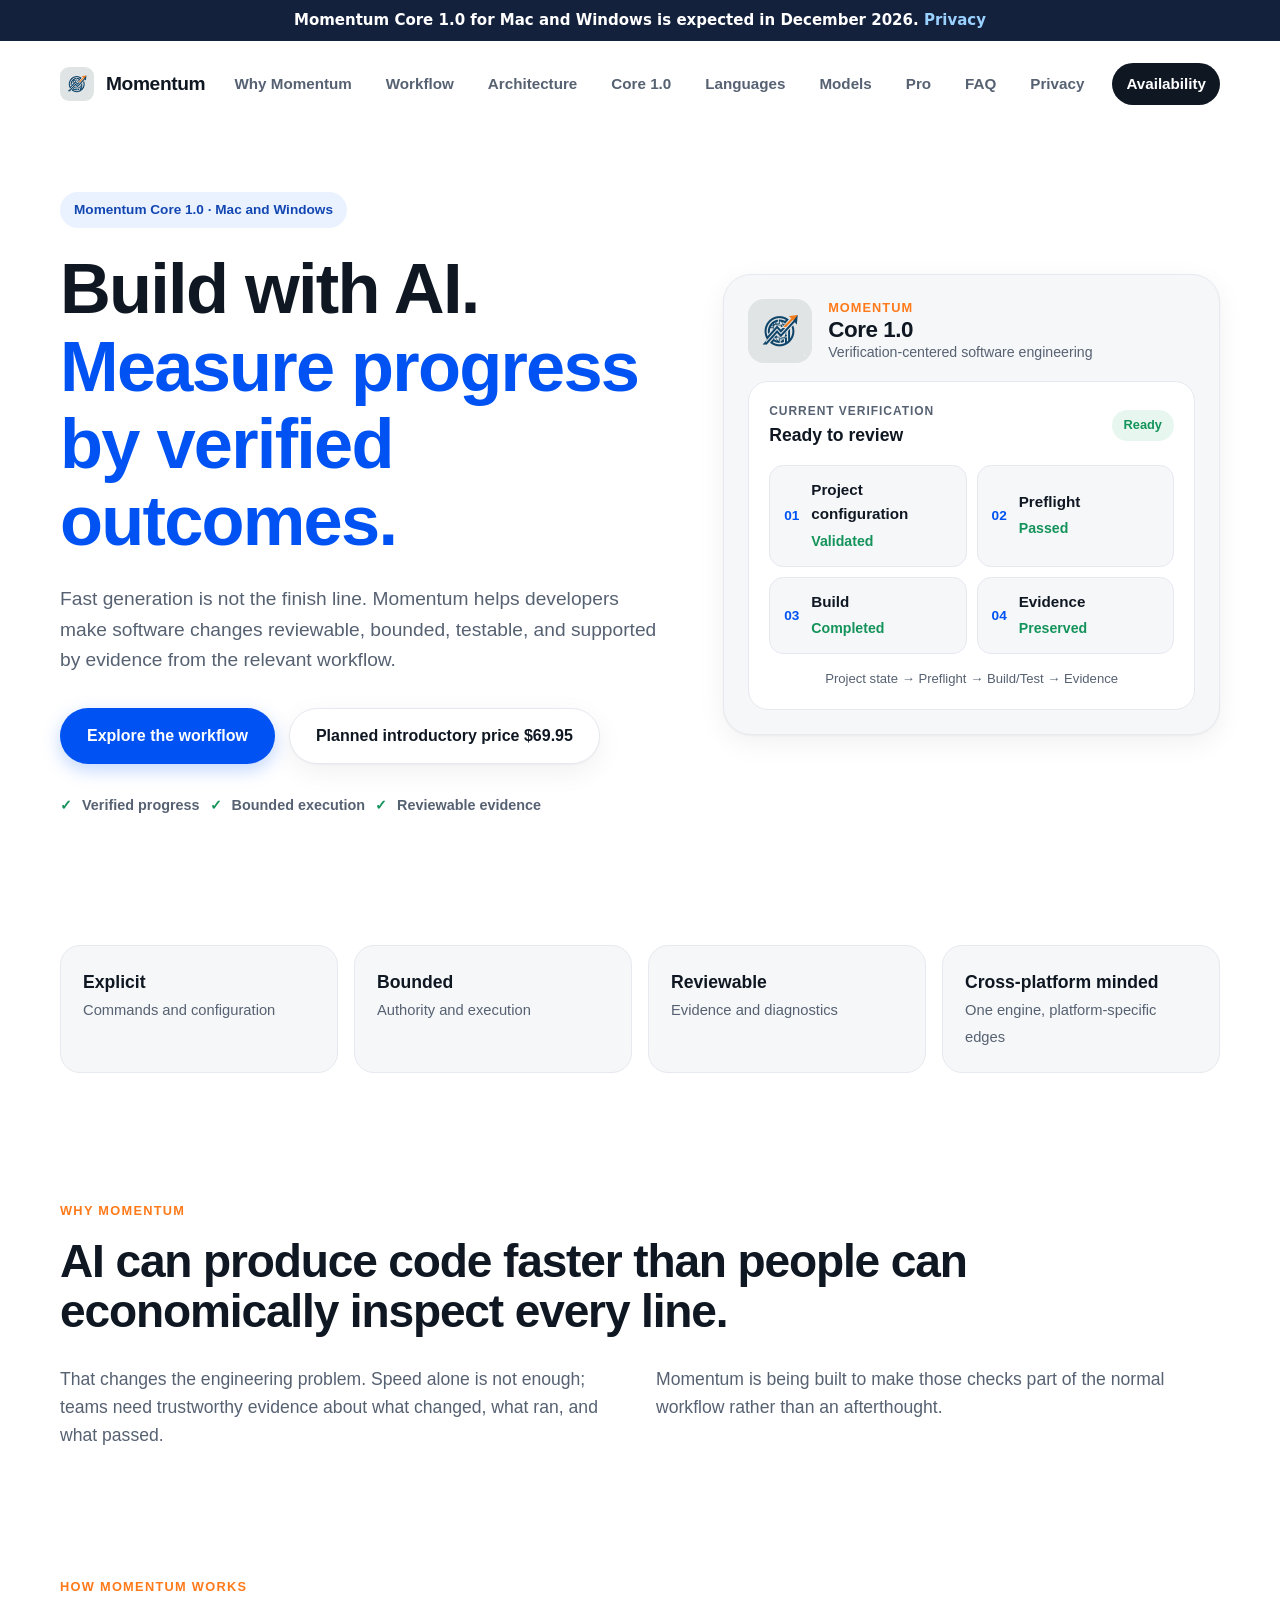
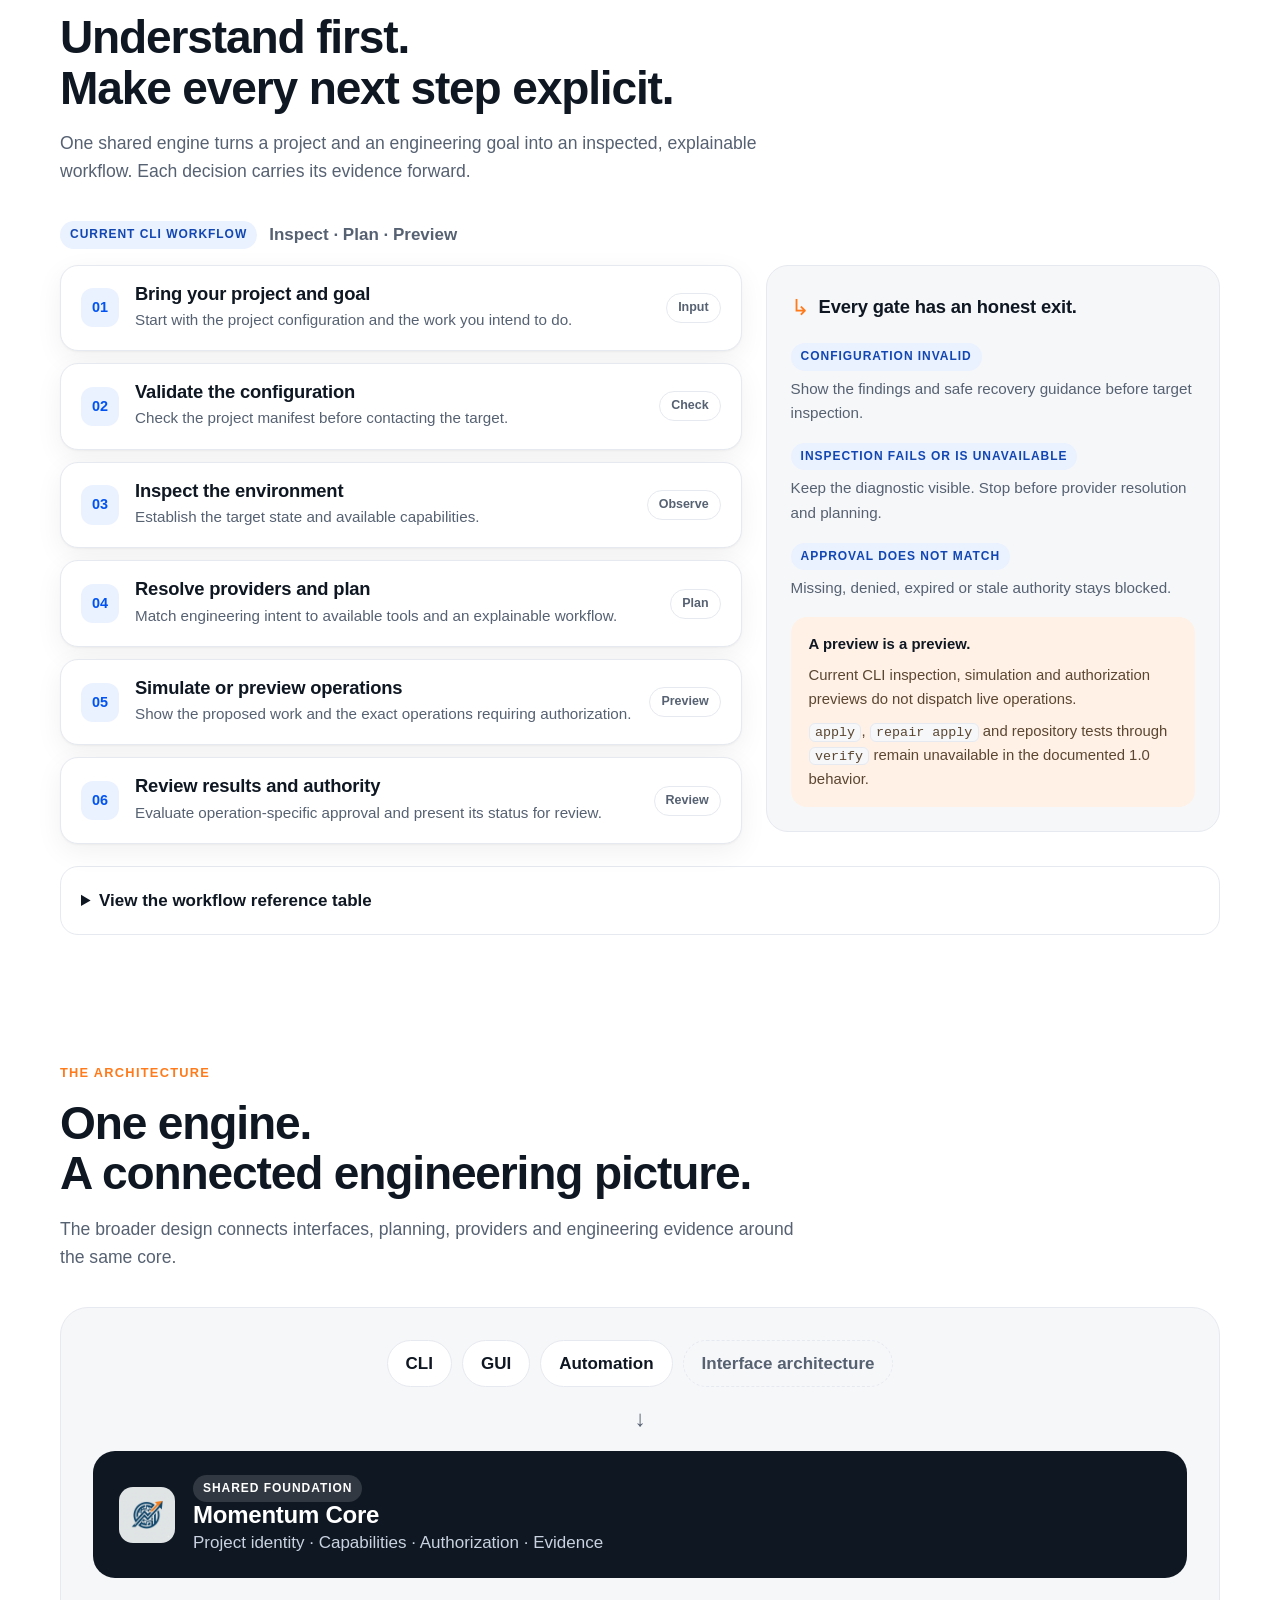
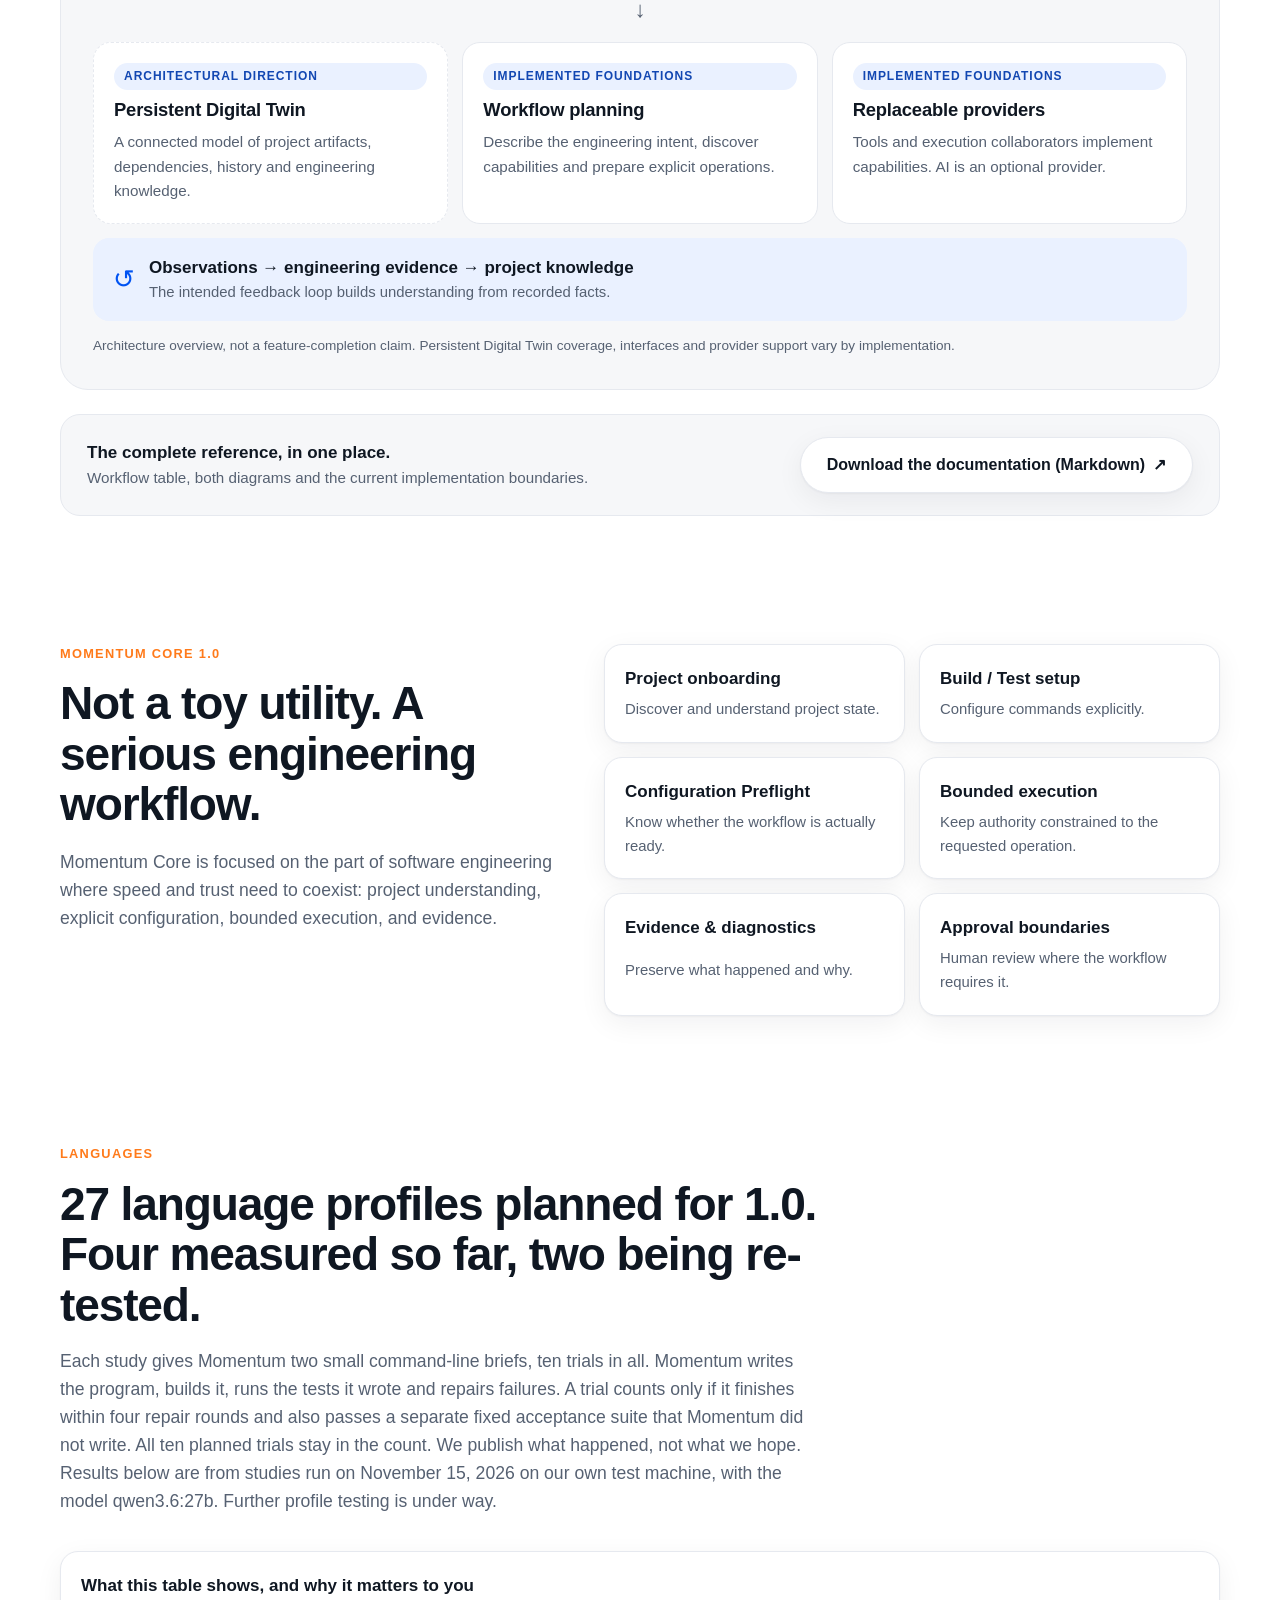
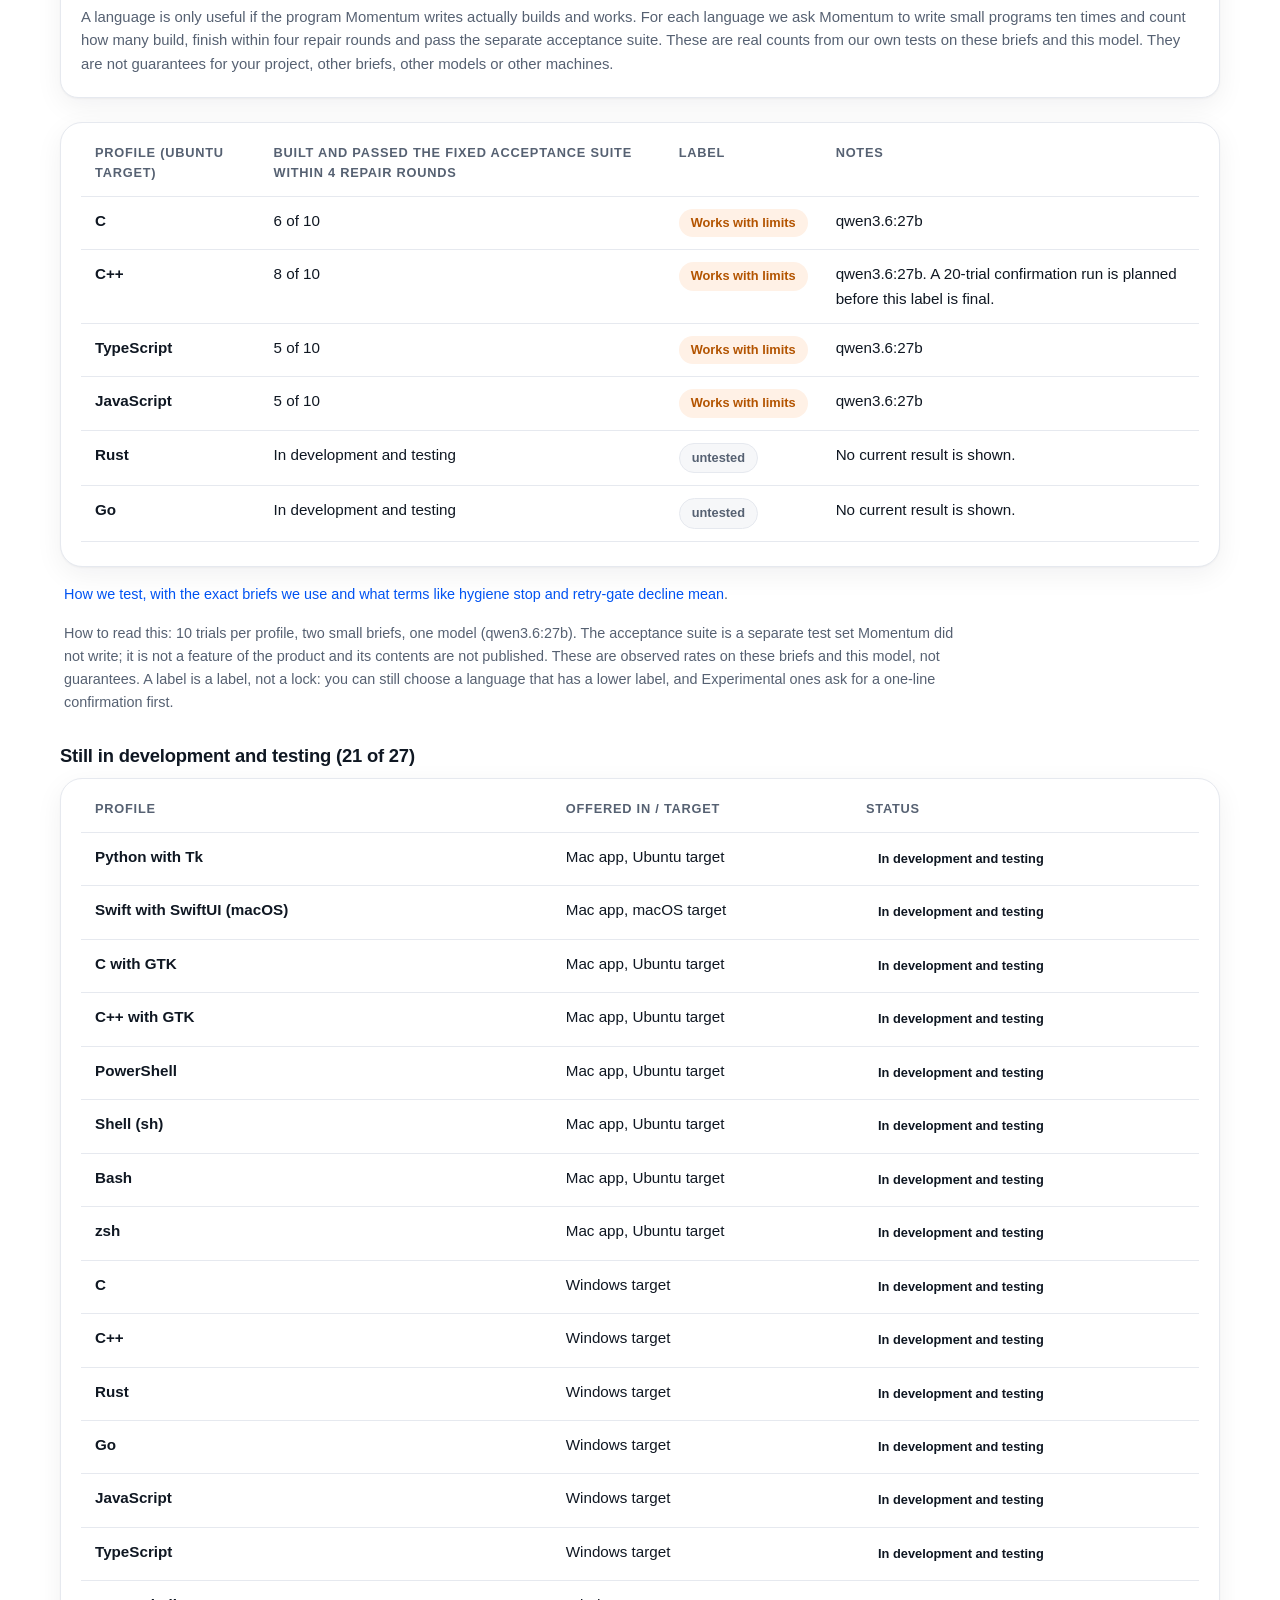
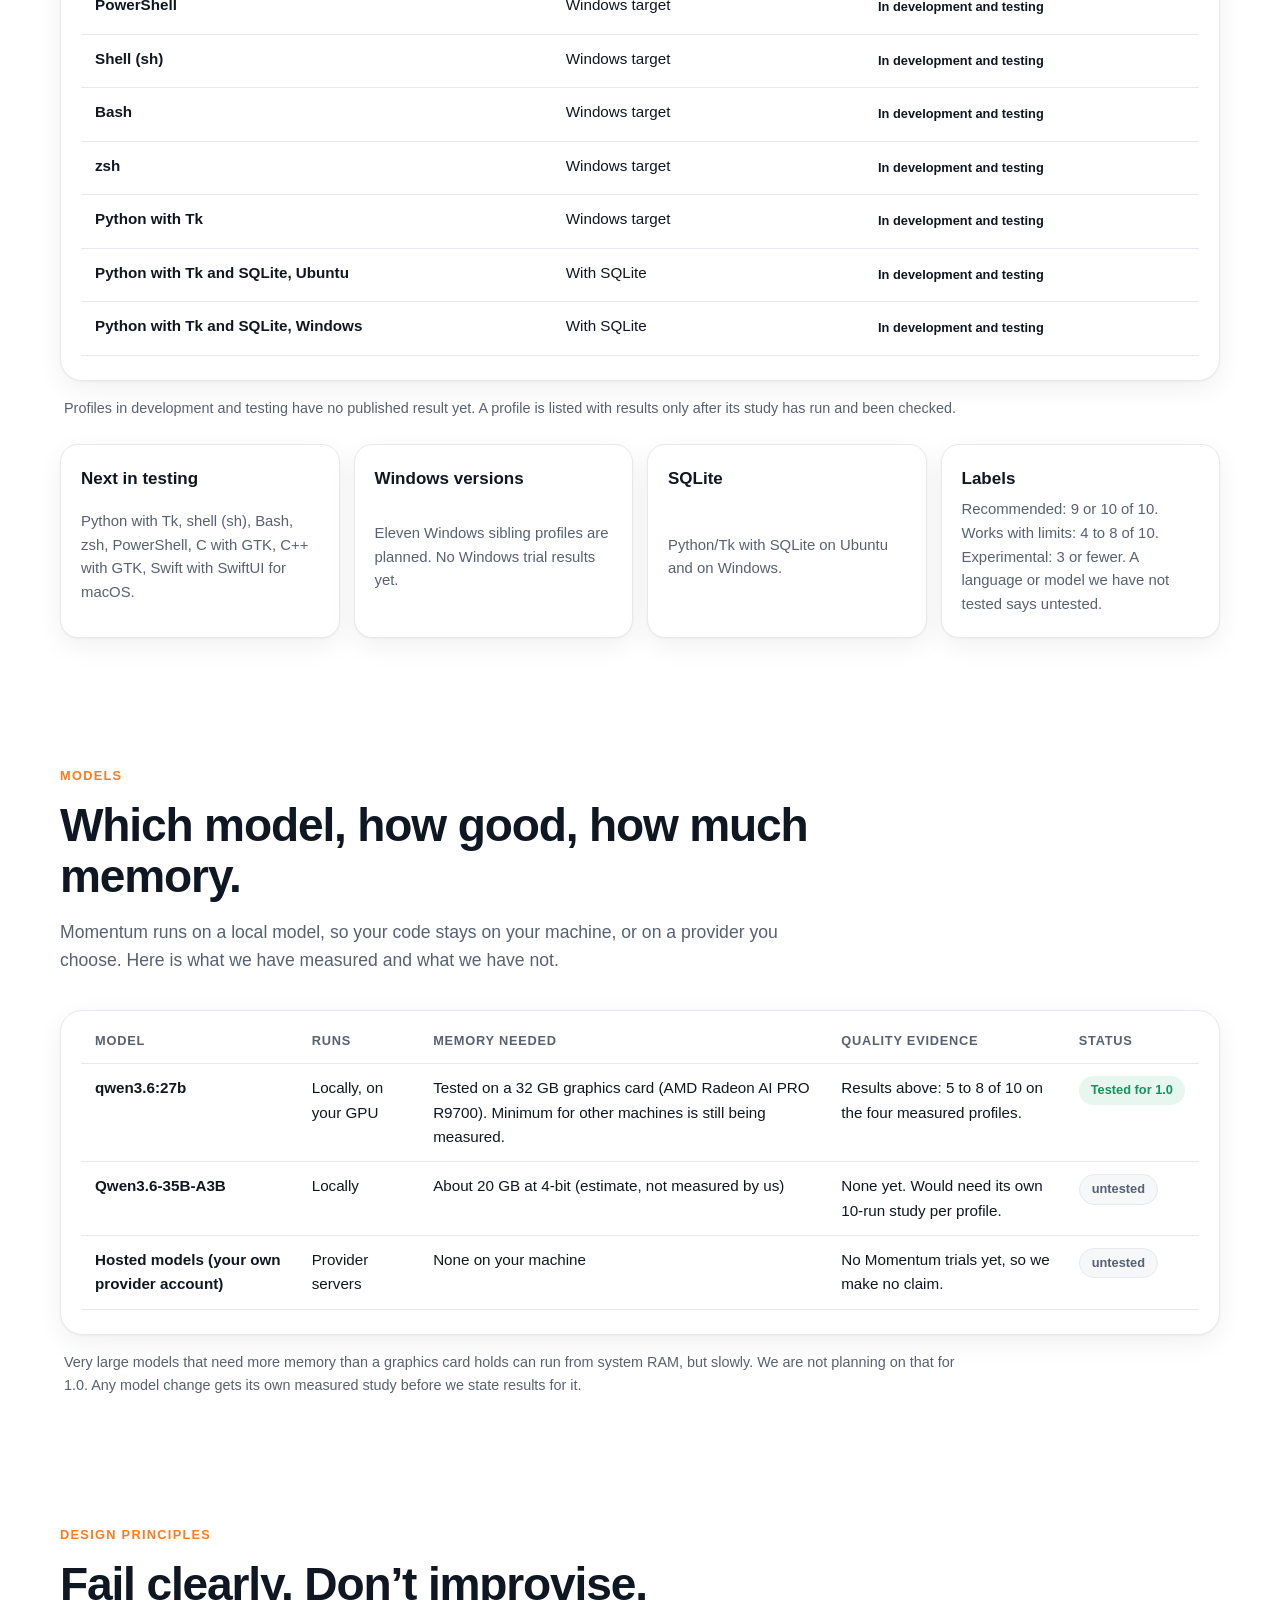
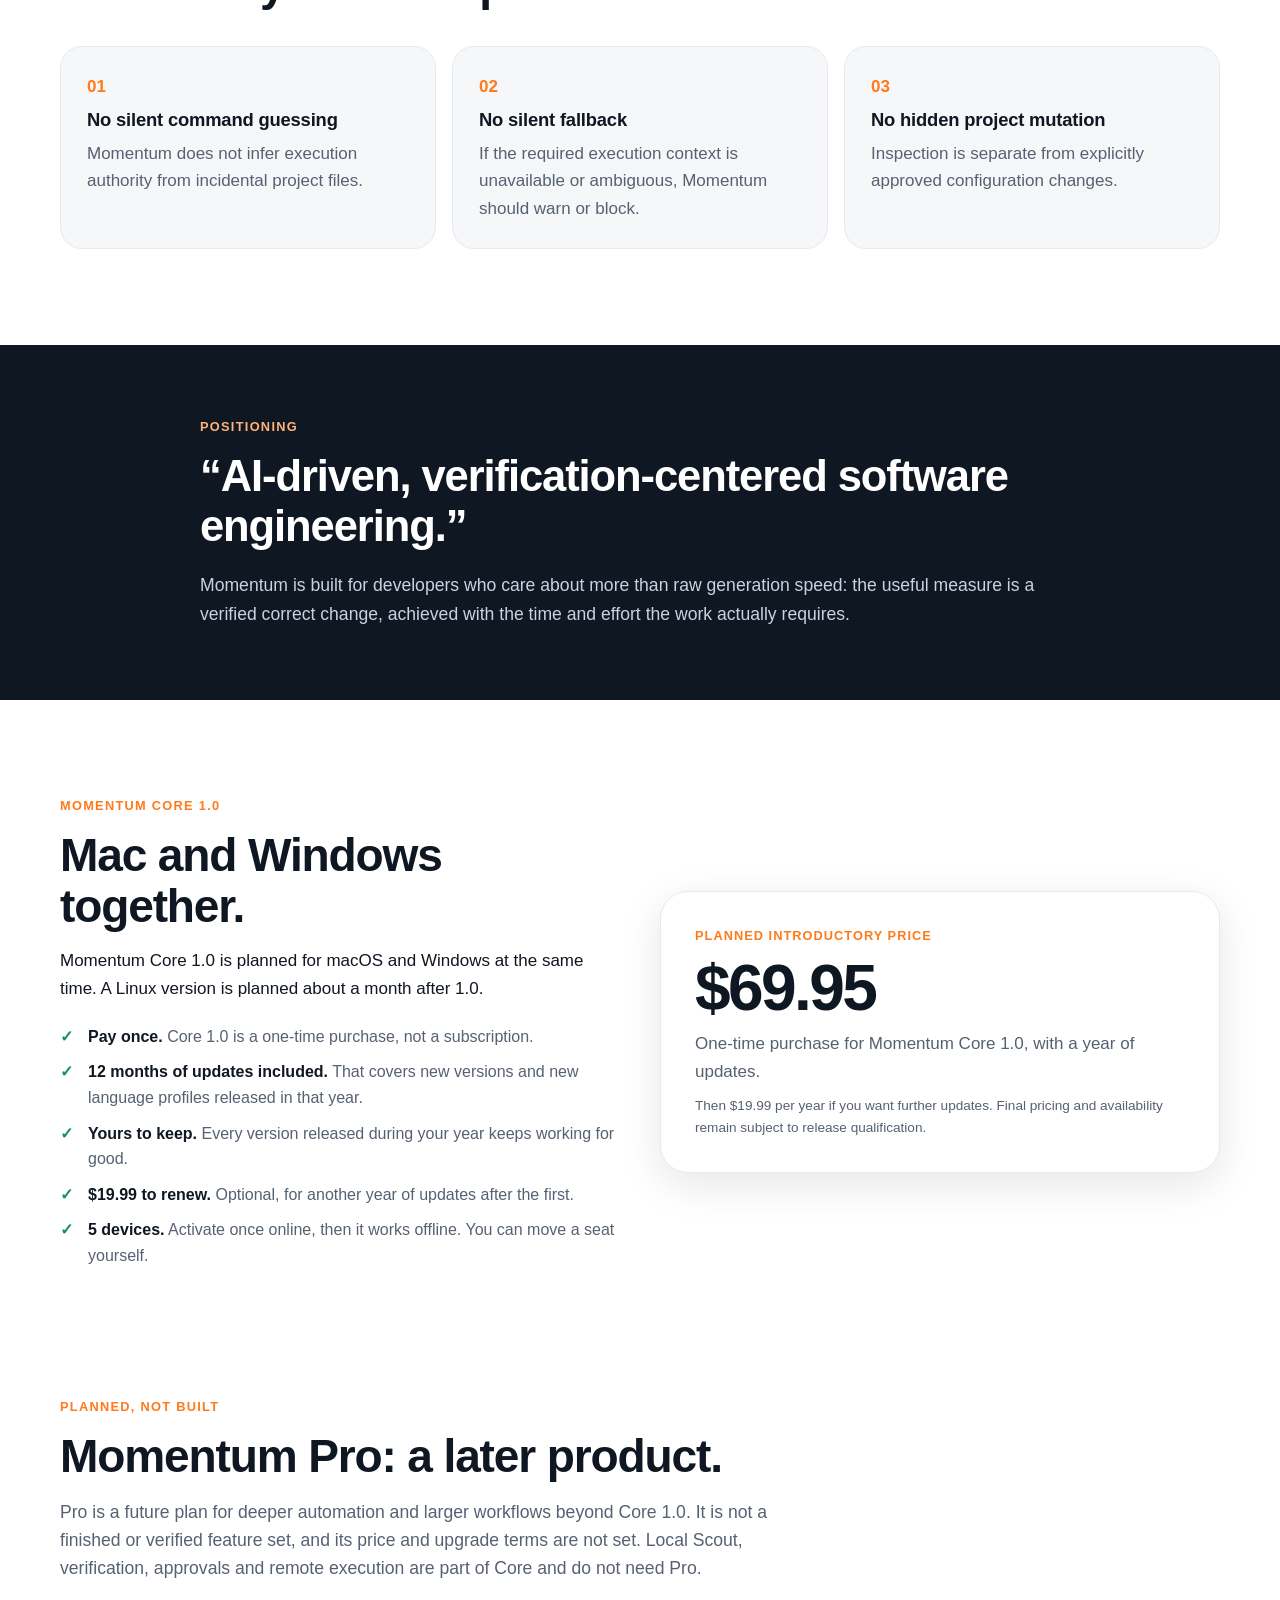
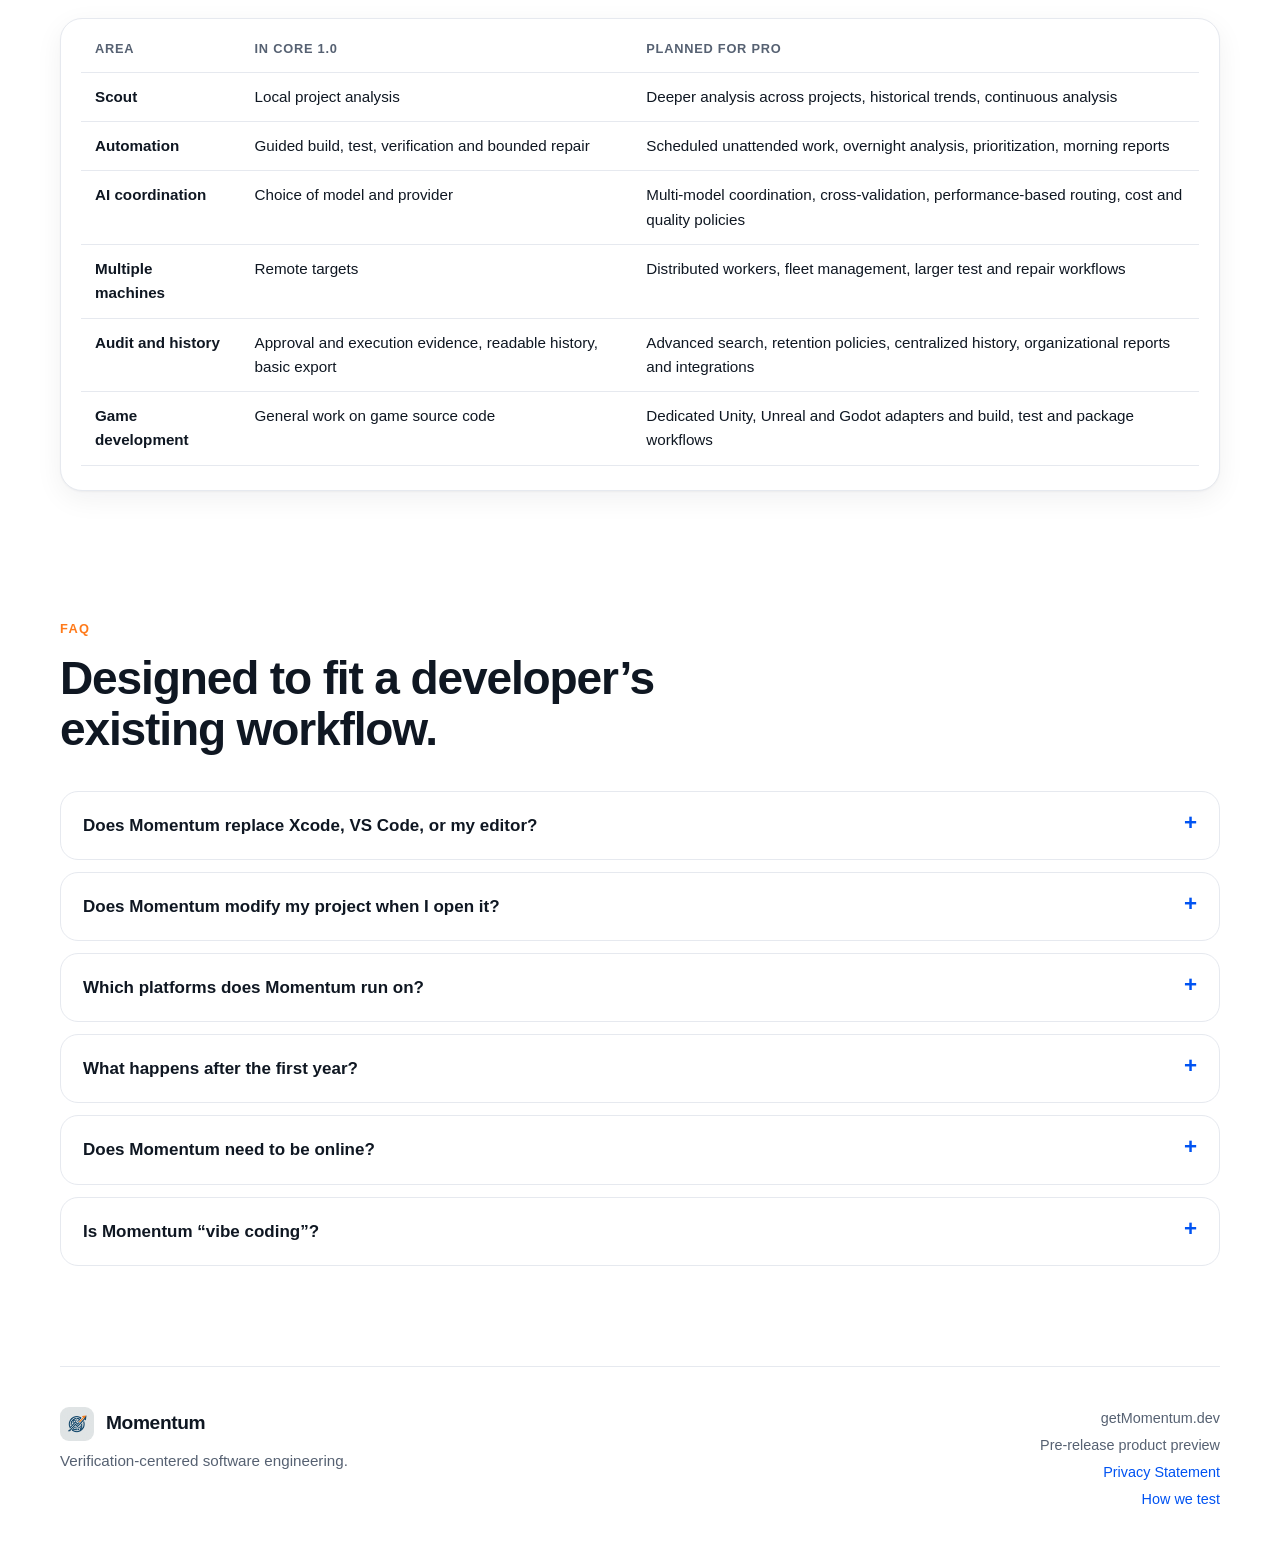
==== commit c97a30fa: "Update language table to fixed-acceptance results and label tiers C 6/10, C++ 8/10, TypeScript 5/10," ====
--- a/index.html
+++ b/index.html
@@ -208,26 +208,26 @@
     <section class="shell" id="languages">
       <div class="section-head">
         <p class="section-kicker">Languages</p>
-        <h2>27 language profiles planned for 1.0. Six measured so far.</h2>
-        <p class="workflow-intro">Each study gives Momentum two small command-line briefs, five trials each. Momentum writes the program, builds it, runs the tests it wrote and repairs failures; we count passes within four repair rounds. We publish what happened, not what we hope. Results below are from our own test machine, as of November 12, 2026. Further profile testing is under way.</p>
+        <h2>27 language profiles planned for 1.0. Four measured so far, two being re-tested.</h2>
+        <p class="workflow-intro">Each study gives Momentum two small command-line briefs, ten trials in all. Momentum writes the program, builds it, runs the tests it wrote and repairs failures. A trial counts only if it finishes within four repair rounds and also passes a separate fixed acceptance suite that Momentum did not write. All ten planned trials stay in the count. We publish what happened, not what we hope. Results below are from studies run on November 15, 2026 on our own test machine, with the model qwen3.6:27b. Further profile testing is under way.</p>
       </div>
       <div class="core-card" style="margin:1.25rem 0 1.5rem">
         <strong>What this table shows, and why it matters to you</strong>
-        <span>Momentum can write programs in many languages, but a language is only useful if the program it writes actually builds and works. For each language we ask Momentum to write the same kind of small program ten times, and we record how many of those programs built and passed their tests, and how many also passed a separate check that Momentum did not write. These are real counts from our own test machine, not estimates. Before you choose a language for your project, you can see how reliably Momentum handled it. A language with no result yet is marked &ldquo;In development and testing&rdquo;, so you are never told something works that we have not measured. A language that scores below our bar is labelled Unverified.</span>
+        <span>A language is only useful if the program Momentum writes actually builds and works. For each language we ask Momentum to write small programs ten times and count how many build, finish within four repair rounds and pass the separate acceptance suite. These are real counts from our own tests on these briefs and this model. They are not guarantees for your project, other briefs, other models or other machines.</span>
       </div>
       <div class="table-card"><div class="workflow-table-wrap"><table>
-        <thead><tr><th scope="col">Profile (Ubuntu target)</th><th scope="col">Passed build and its own tests within 4 repair rounds</th><th scope="col">Independent check (passing candidates)</th><th scope="col">Notes</th></tr></thead>
+        <thead><tr><th scope="col">Profile (Ubuntu target)</th><th scope="col">Built and passed the fixed acceptance suite within 4 repair rounds</th><th scope="col">Label</th><th scope="col">Notes</th></tr></thead>
         <tbody>
-          <tr><th scope="row">TypeScript</th><td>10 of 10</td><td>10 of 10 passed</td><td><span class="tag ok">Observed result</span></td></tr>
-          <tr><th scope="row">C++</th><td>10 of 10</td><td>9 of 10 passed</td><td><span class="tag ok">Four hygiene stops; see study report</span></td></tr>
-          <tr><th scope="row">Rust</th><td>9 of 10</td><td>9 of 10 passed (within 6 rounds)</td><td><span class="tag ok">Observed result</span></td></tr>
-          <tr><th scope="row">Go</th><td>9 of 10</td><td>6 of 10 passed (within 6 rounds)</td><td><span class="tag ok">Tests the model wrote were a weak check; one hygiene stop</span></td></tr>
-          <tr><th scope="row">JavaScript</th><td>9 of 10</td><td>6 of 9 passed</td><td><span class="tag ok">Five trials used an allowed scanner exception</span></td></tr>
-          <tr><th scope="row">C</th><td>8 of 10</td><td>4 of 8 passed</td><td><span class="tag warn">Below the bar: Unverified. Two trials ended at retry-gate declines</span></td></tr>
+          <tr><th scope="row">C</th><td>6 of 10</td><td><span class="tag warn">Works with limits</span></td><td>qwen3.6:27b</td></tr>
+          <tr><th scope="row">C++</th><td>8 of 10</td><td><span class="tag warn">Works with limits</span></td><td>qwen3.6:27b. A 20-trial confirmation run is planned before this label is final.</td></tr>
+          <tr><th scope="row">TypeScript</th><td>5 of 10</td><td><span class="tag warn">Works with limits</span></td><td>qwen3.6:27b</td></tr>
+          <tr><th scope="row">JavaScript</th><td>5 of 10</td><td><span class="tag warn">Works with limits</span></td><td>qwen3.6:27b</td></tr>
+          <tr><th scope="row">Rust</th><td>In development and testing</td><td><span class="tag plan">untested</span></td><td>No current result is shown.</td></tr>
+          <tr><th scope="row">Go</th><td>In development and testing</td><td><span class="tag plan">untested</span></td><td>No current result is shown.</td></tr>
         </tbody>
       </table></div></div>
       <p class="fine"><a href="how-we-test.html">How we test, with the exact briefs we use and what terms like hygiene stop and retry-gate decline mean</a>.</p>
-      <p class="fine">How to read this: 10 runs per profile, two small briefs, one model (qwen3.6:27b), test setting temperature 0.7 (Momentum itself runs at 0). The independent check is a separate research test set Momentum did not write, run afterwards on the passing programs; it is not a feature of the product. These are observed rates, not guarantees, and say nothing about other briefs or other models.</p>
+      <p class="fine">How to read this: 10 trials per profile, two small briefs, one model (qwen3.6:27b). The acceptance suite is a separate test set Momentum did not write; it is not a feature of the product and its contents are not published. These are observed rates on these briefs and this model, not guarantees. A label is a label, not a lock: you can still choose a language that has a lower label, and Experimental ones ask for a one-line confirmation first.</p>
       <h3 style="margin:2rem 0 .75rem">Still in development and testing (21 of 27)</h3>
       <div class="table-card"><div class="workflow-table-wrap"><table>
         <thead><tr><th scope="col">Profile</th><th scope="col">Offered in / target</th><th scope="col">Status</th></tr></thead>
@@ -260,7 +260,7 @@
         <div class="core-card"><strong>Next in testing</strong><span>Python with Tk, shell (sh), Bash, zsh, PowerShell, C with GTK, C++ with GTK, Swift with SwiftUI for macOS.</span></div>
         <div class="core-card"><strong>Windows versions</strong><span>Eleven Windows sibling profiles are planned. No Windows trial results yet.</span></div>
         <div class="core-card"><strong>SQLite</strong><span>Python/Tk with SQLite on Ubuntu and on Windows.</span></div>
-        <div class="core-card"><strong>Below the bar</strong><span>A profile with fewer than 10 runs, or under 9 of 10, ships clearly labelled Unverified.</span></div>
+        <div class="core-card"><strong>Labels</strong><span>Recommended: 9 or 10 of 10. Works with limits: 4 to 8 of 10. Experimental: 3 or fewer. A language or model we have not tested says untested.</span></div>
       </div>
     </section>
 
@@ -273,9 +273,9 @@
       <div class="table-card"><div class="workflow-table-wrap"><table>
         <thead><tr><th scope="col">Model</th><th scope="col">Runs</th><th scope="col">Memory needed</th><th scope="col">Quality evidence</th><th scope="col">Status</th></tr></thead>
         <tbody>
-          <tr><th scope="row">qwen3.6:27b</th><td>Locally, on your GPU</td><td>Tested on a 32 GB graphics card (AMD Radeon AI PRO R9700). Minimum for other machines is still being measured.</td><td>All results above: 9 or 10 of 10 on five of six profiles.</td><td><span class="tag ok">Tested for 1.0</span></td></tr>
-          <tr><th scope="row">Qwen3.6-35B-A3B</th><td>Locally</td><td>About 20 GB at 4-bit (estimate, not measured by us)</td><td>None yet. Would need its own 10-run study per profile.</td><td><span class="tag plan">Test planned after 1.0</span></td></tr>
-          <tr><th scope="row">Hosted models (your own provider account)</th><td>Provider servers</td><td>None on your machine</td><td>No Momentum trials yet, so we make no claim.</td><td><span class="tag plan">Not measured</span></td></tr>
+          <tr><th scope="row">qwen3.6:27b</th><td>Locally, on your GPU</td><td>Tested on a 32 GB graphics card (AMD Radeon AI PRO R9700). Minimum for other machines is still being measured.</td><td>Results above: 5 to 8 of 10 on the four measured profiles.</td><td><span class="tag ok">Tested for 1.0</span></td></tr>
+          <tr><th scope="row">Qwen3.6-35B-A3B</th><td>Locally</td><td>About 20 GB at 4-bit (estimate, not measured by us)</td><td>None yet. Would need its own 10-run study per profile.</td><td><span class="tag plan">untested</span></td></tr>
+          <tr><th scope="row">Hosted models (your own provider account)</th><td>Provider servers</td><td>None on your machine</td><td>No Momentum trials yet, so we make no claim.</td><td><span class="tag plan">untested</span></td></tr>
         </tbody>
       </table></div></div>
       <p class="fine">Very large models that need more memory than a graphics card holds can run from system RAM, but slowly. We are not planning on that for 1.0. Any model change gets its own measured study before we state results for it.</p>
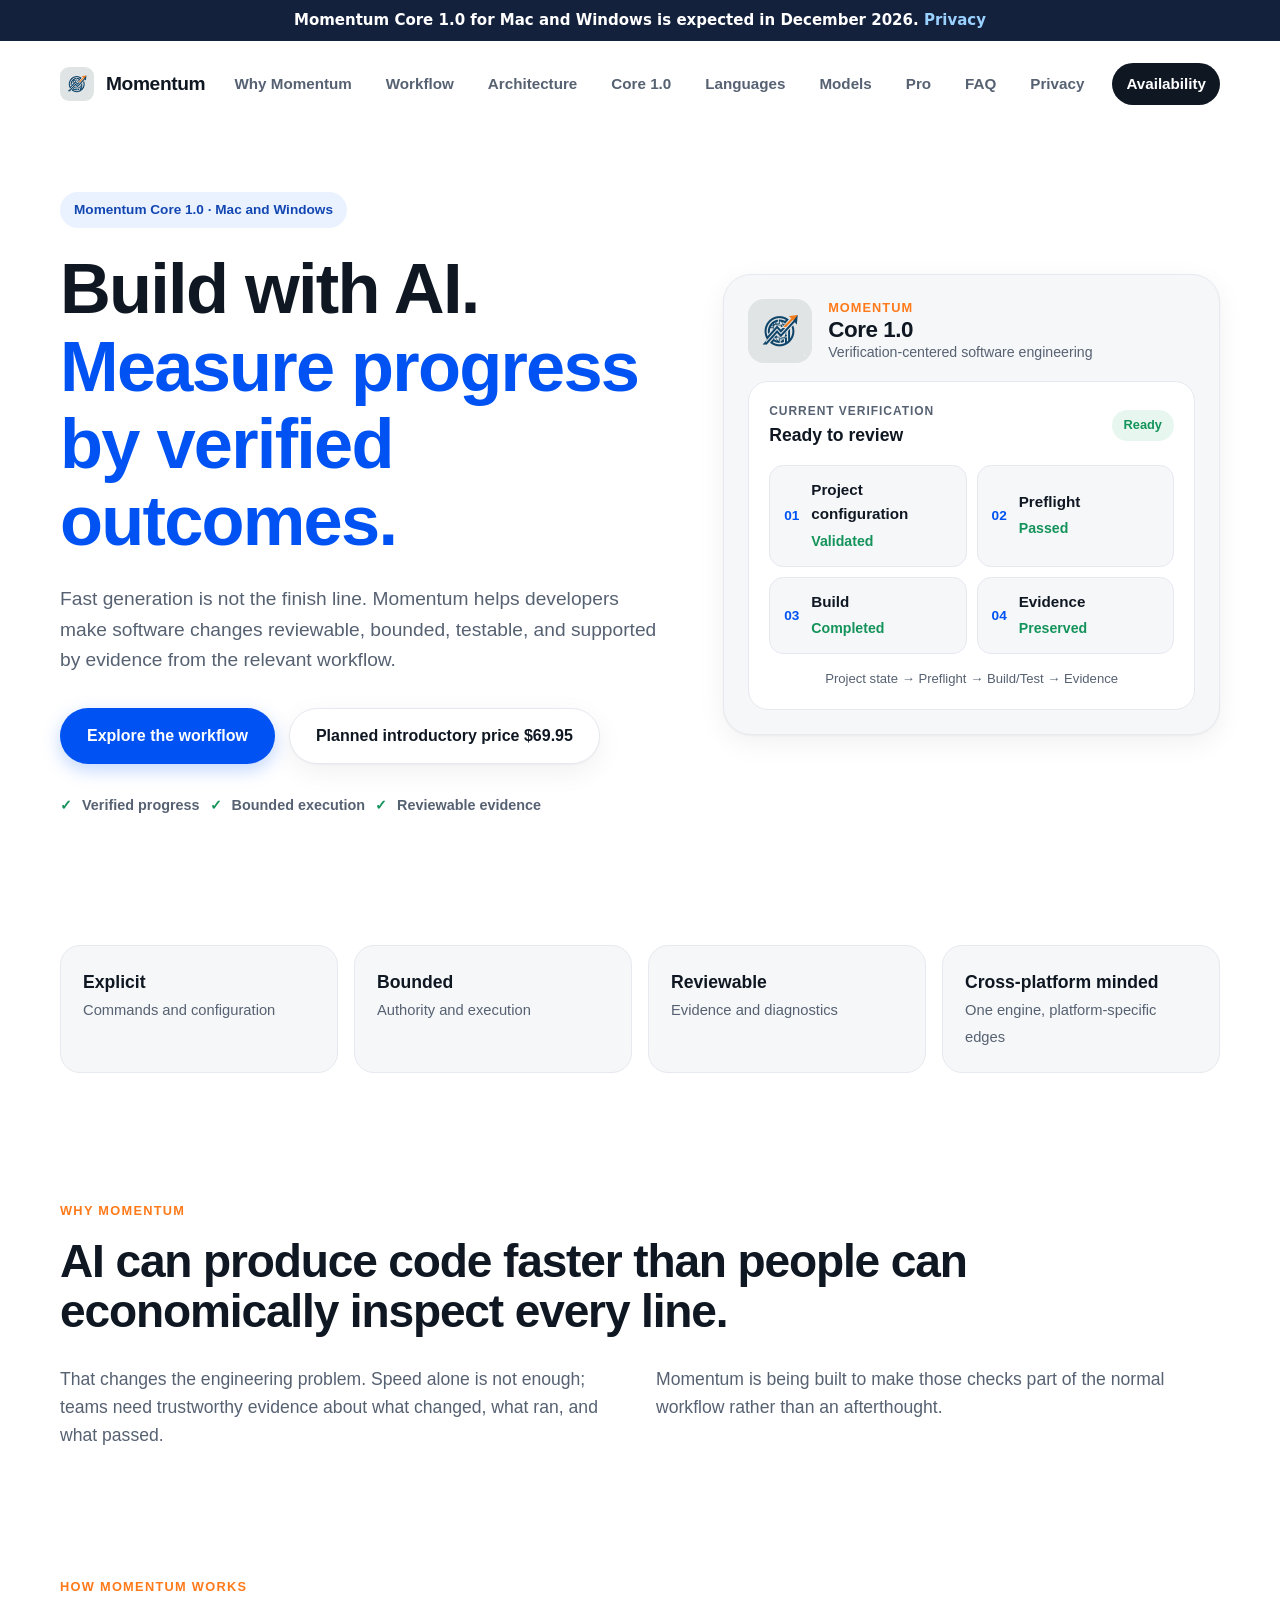
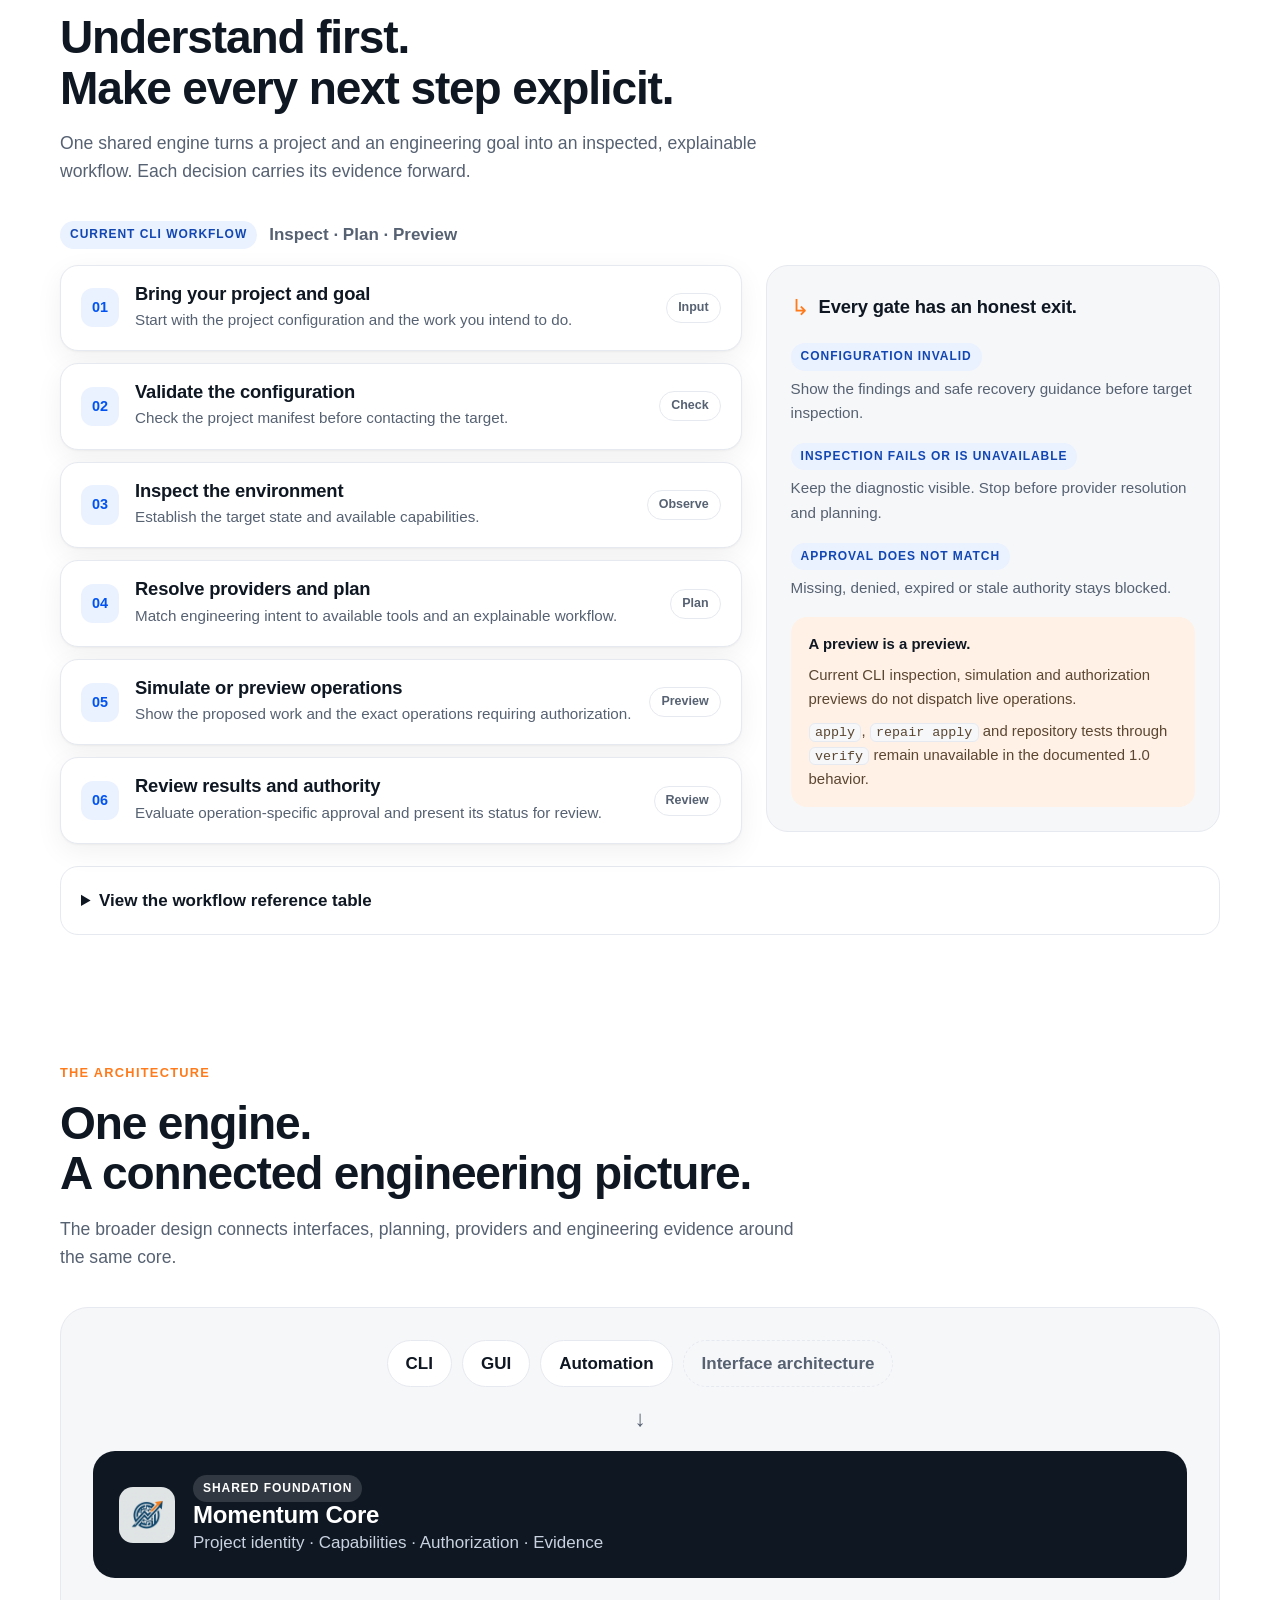
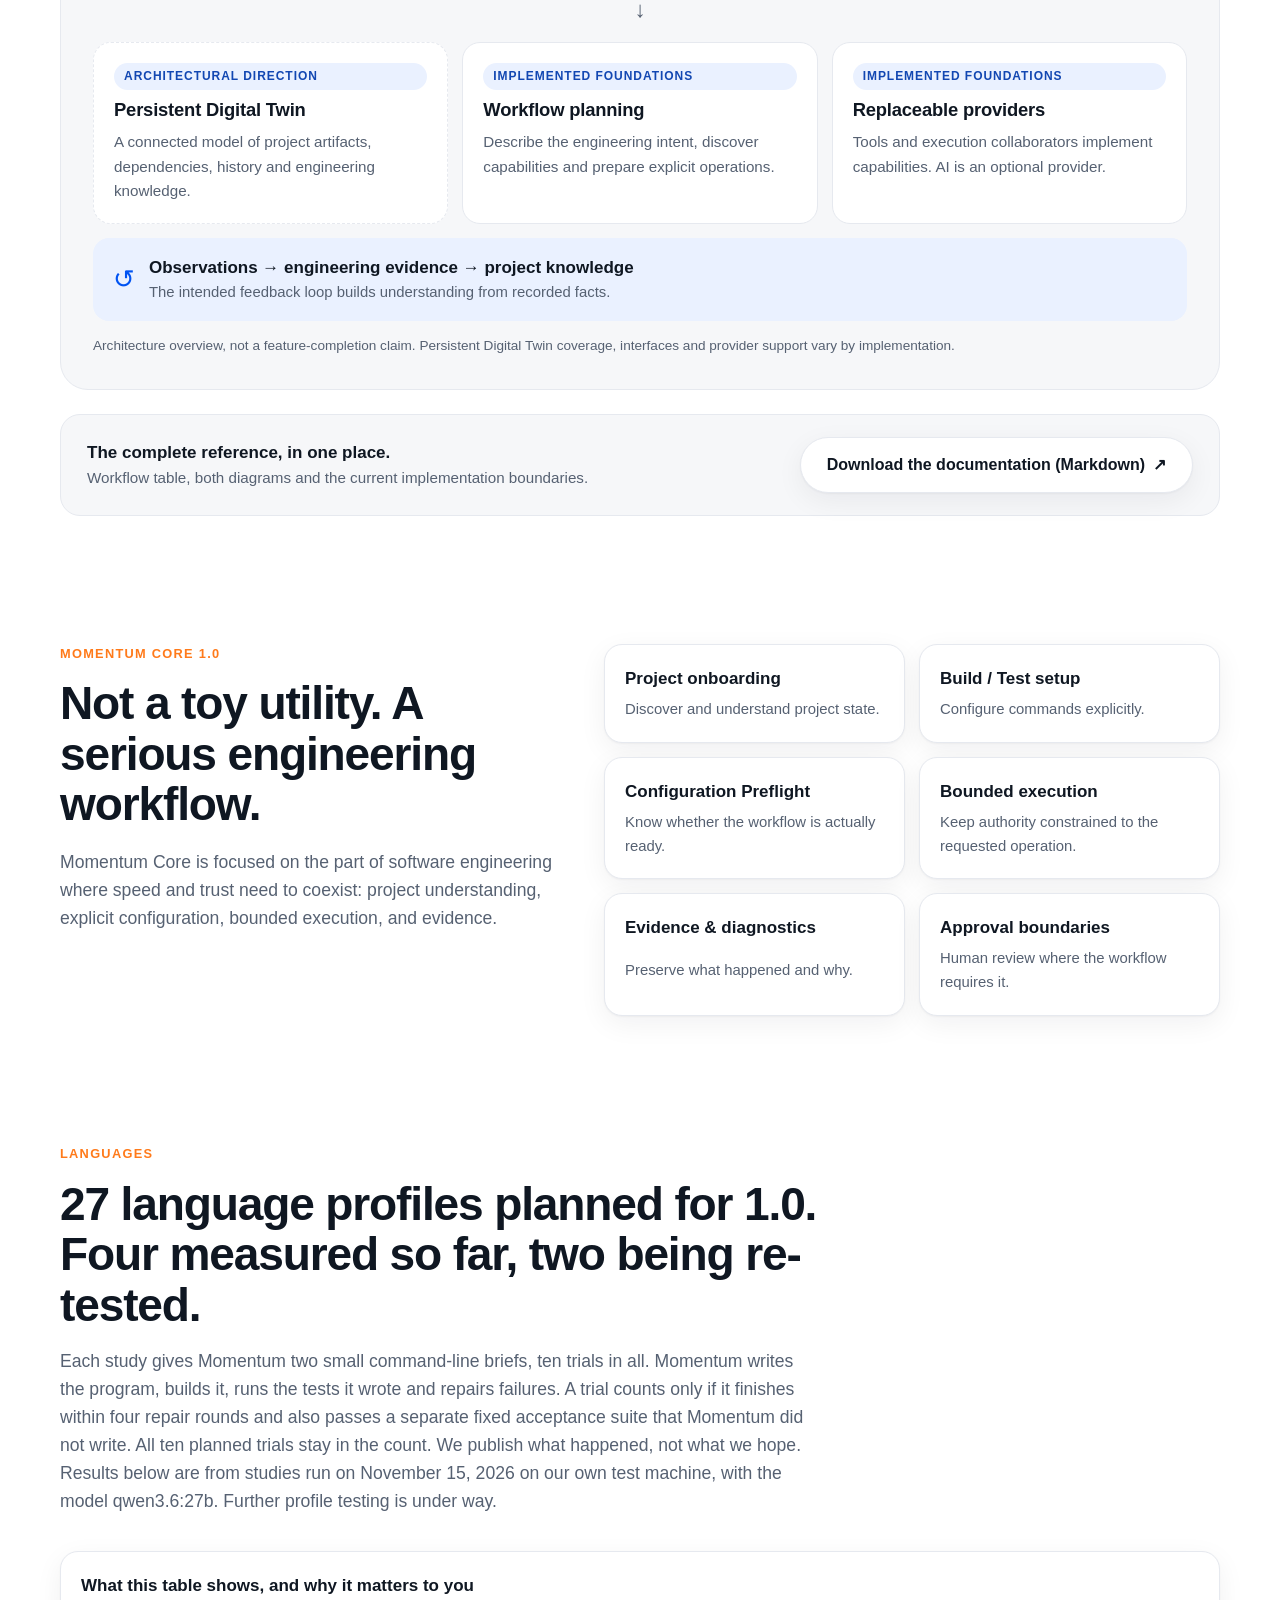
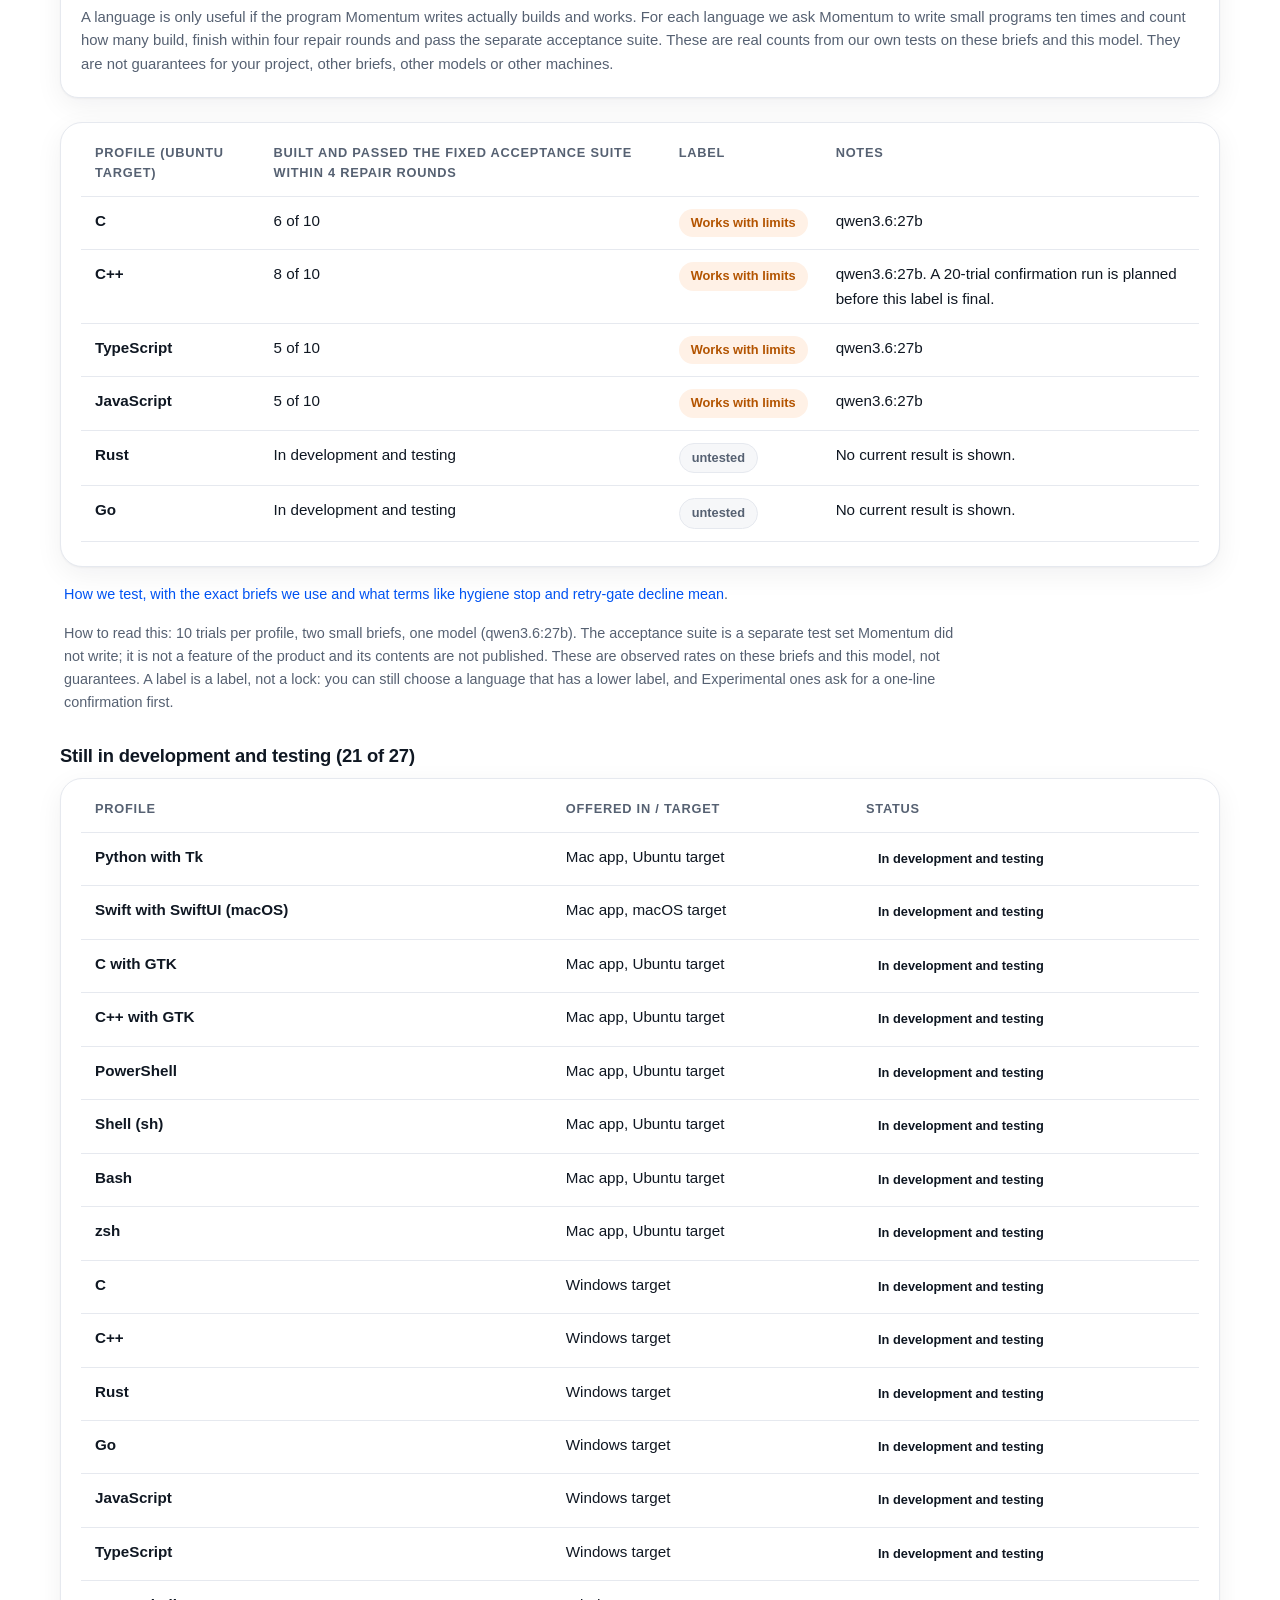
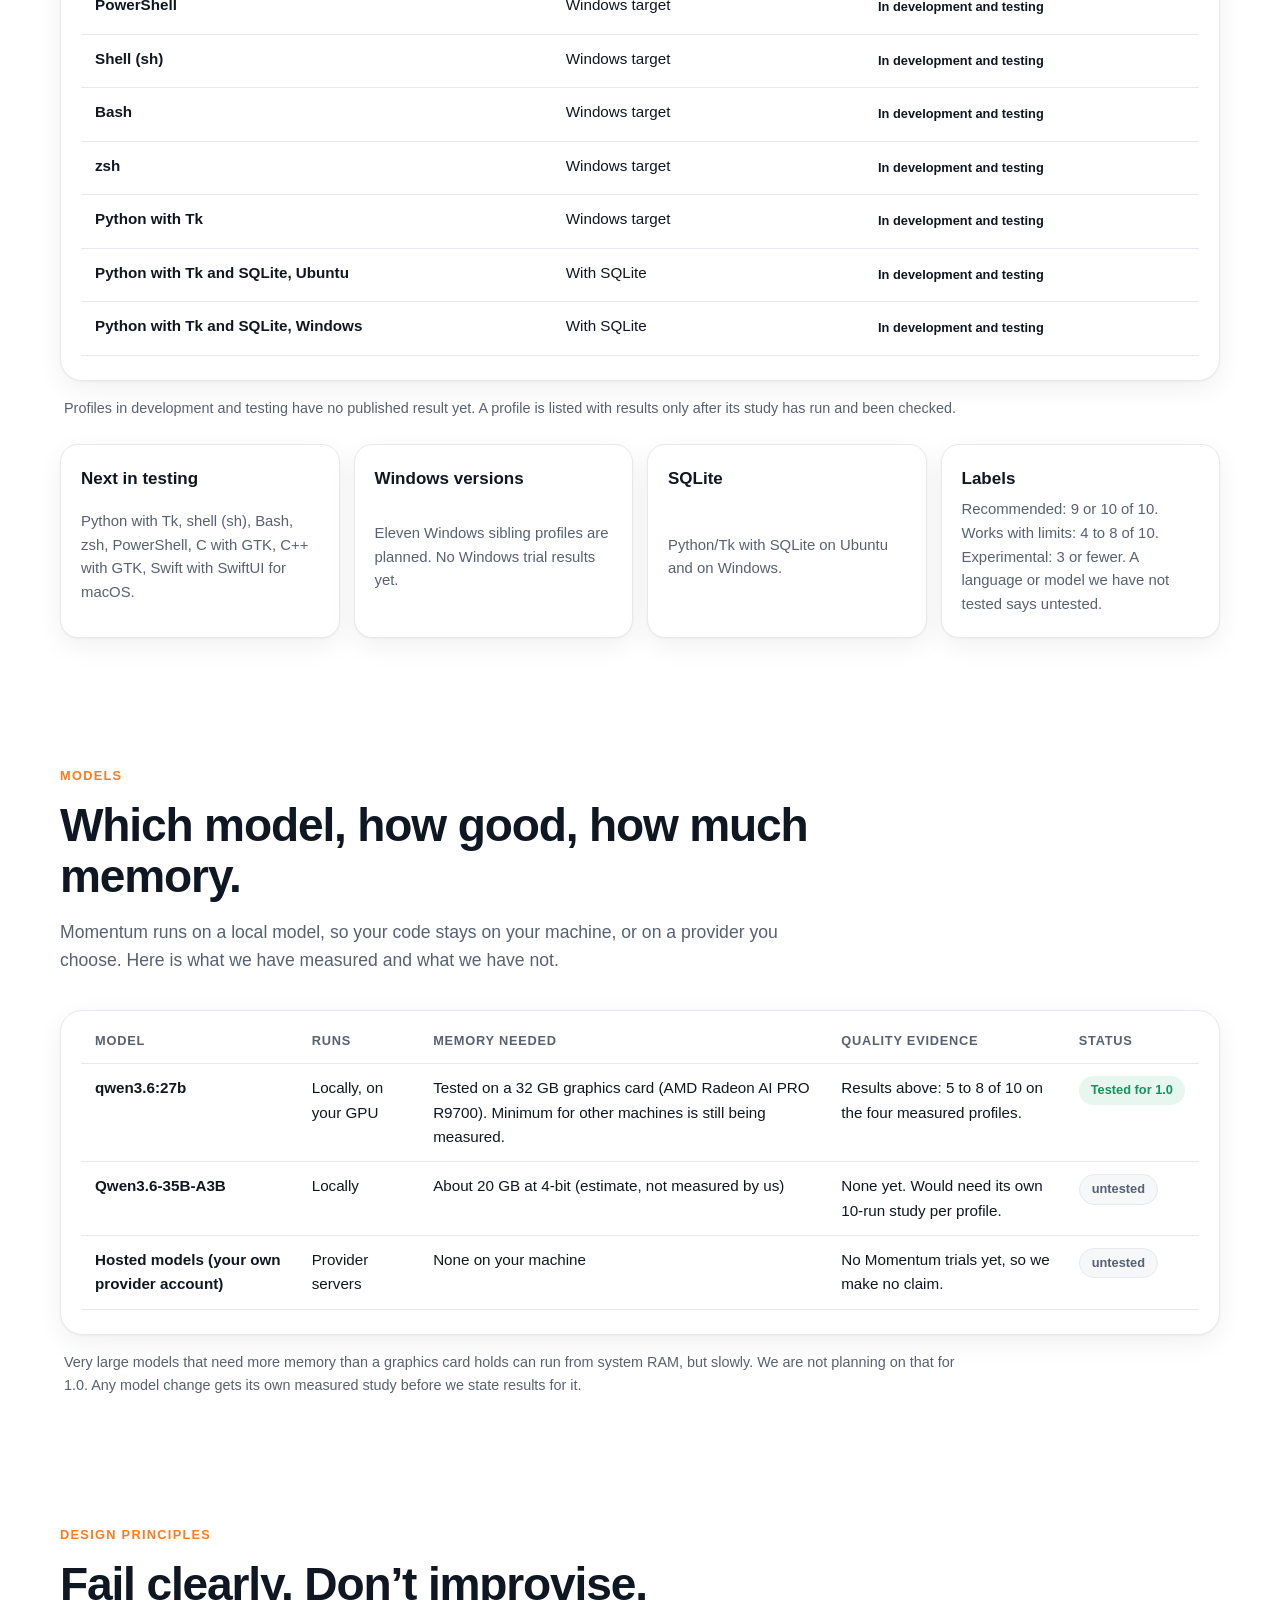
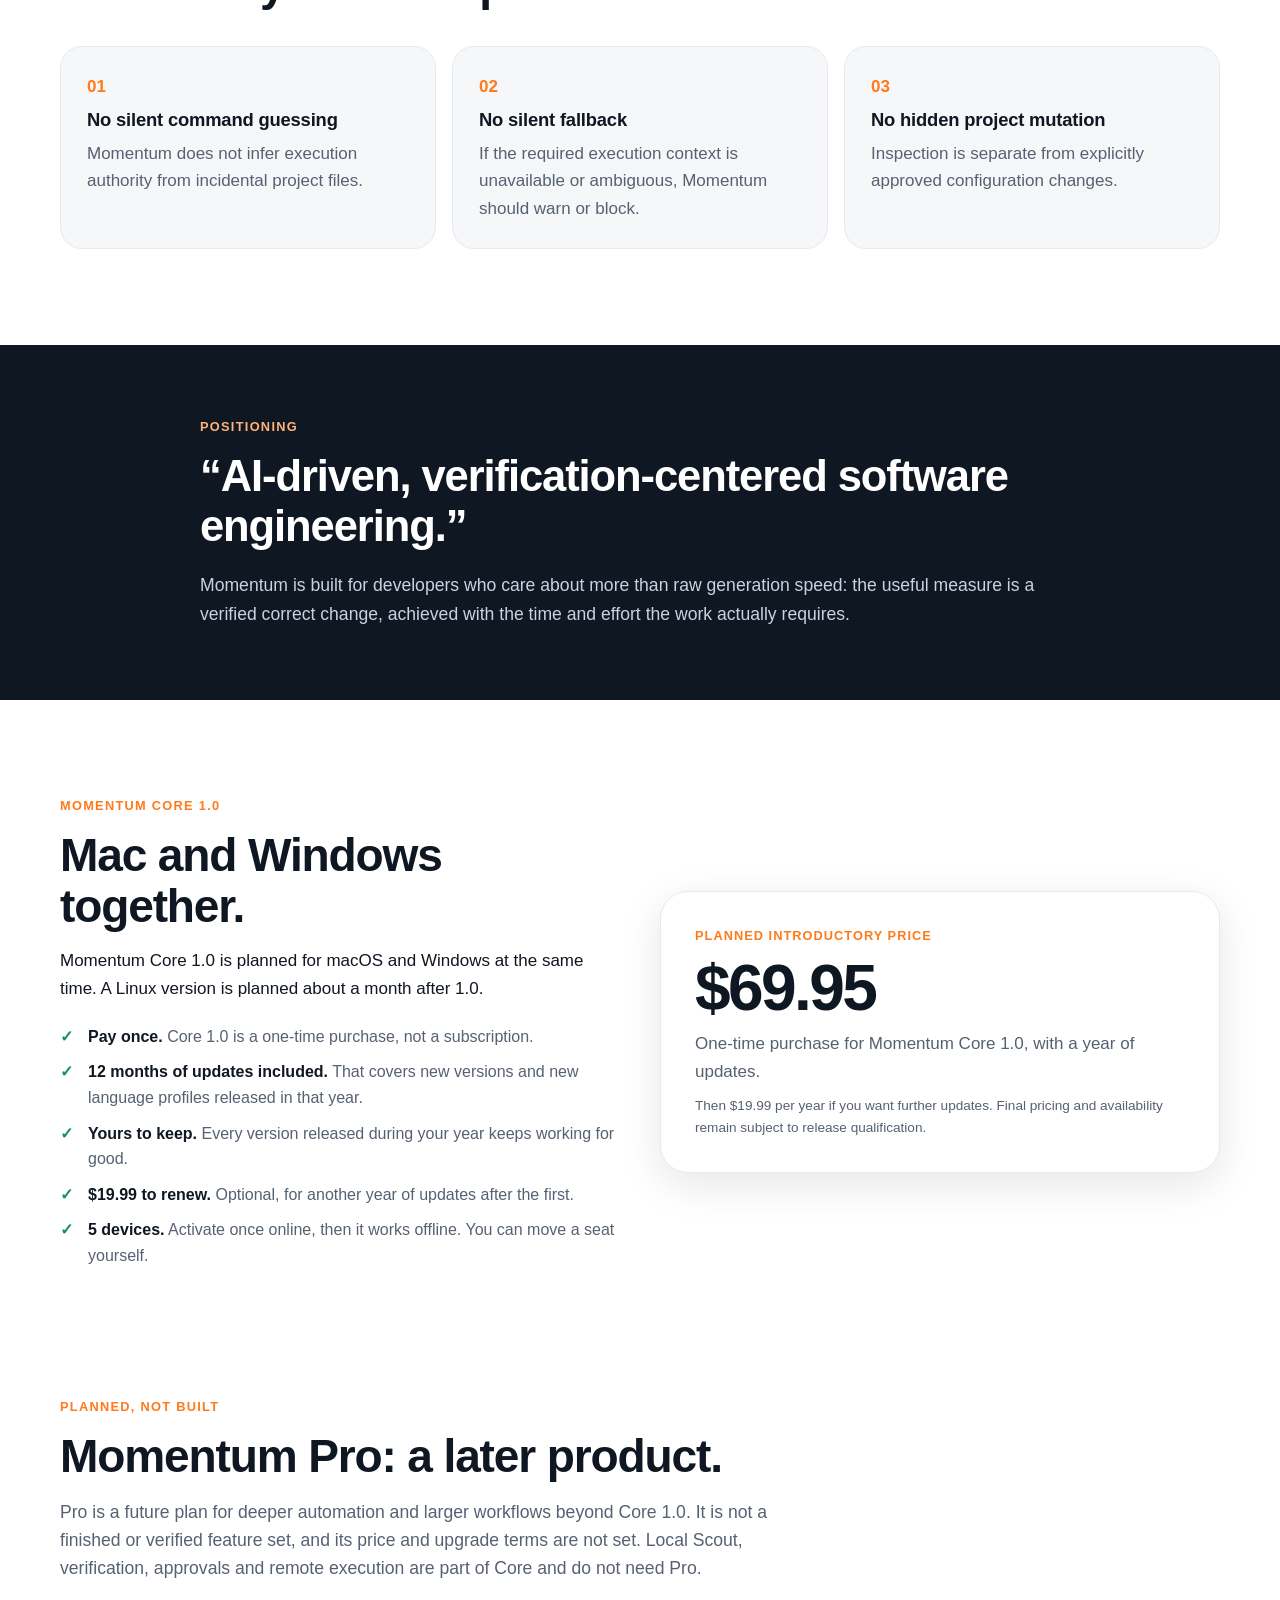
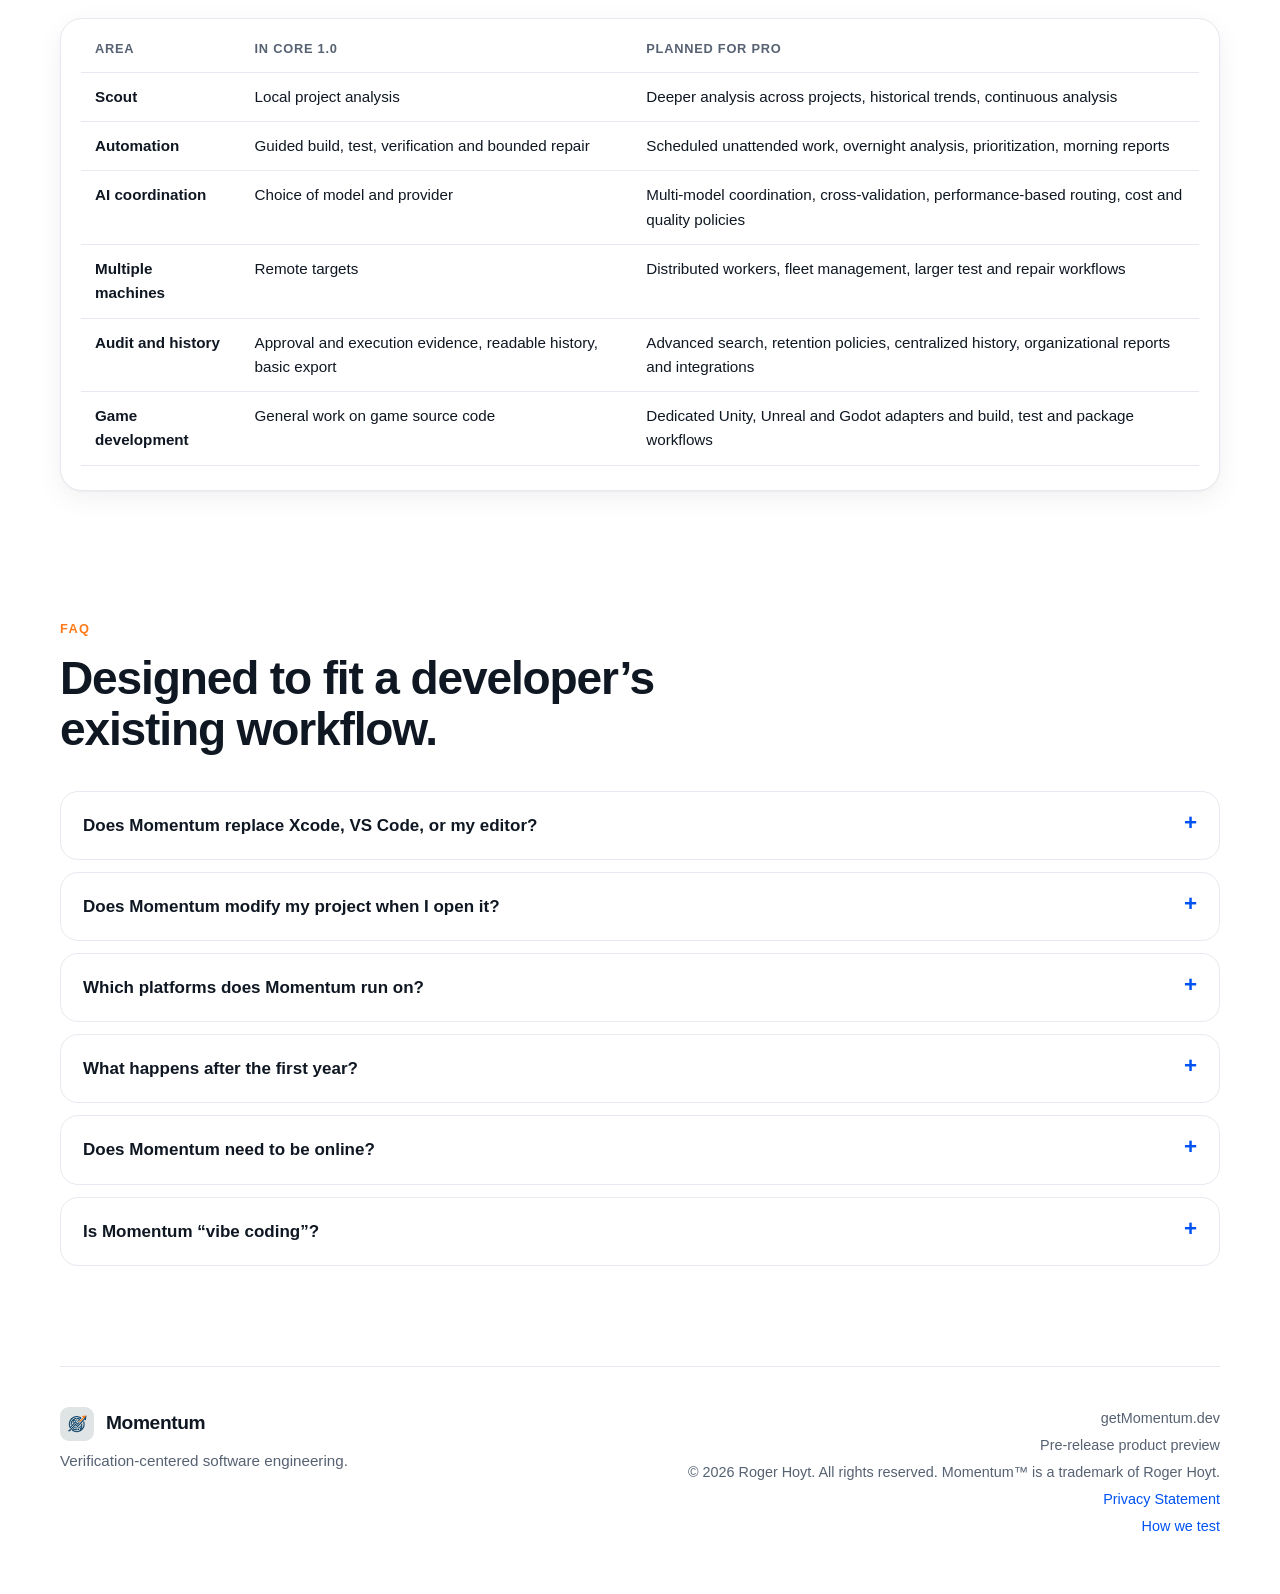
==== commit 1c2fdbdf: "Add copyright and trademark notice to the site footer and legal pages (Roger approved 12:02 PM) Co-A" ====
--- a/index.html
+++ b/index.html
@@ -403,6 +403,7 @@
     <div class="footer-right">
       <span>getMomentum.dev</span>
       <span>Pre-release product preview</span>
+      <span>© 2026 Roger Hoyt. All rights reserved. Momentum™ is a trademark of Roger Hoyt.</span>
       <a href="privacy.html">Privacy Statement</a>
       <a href="how-we-test.html">How we test</a>
     </div>
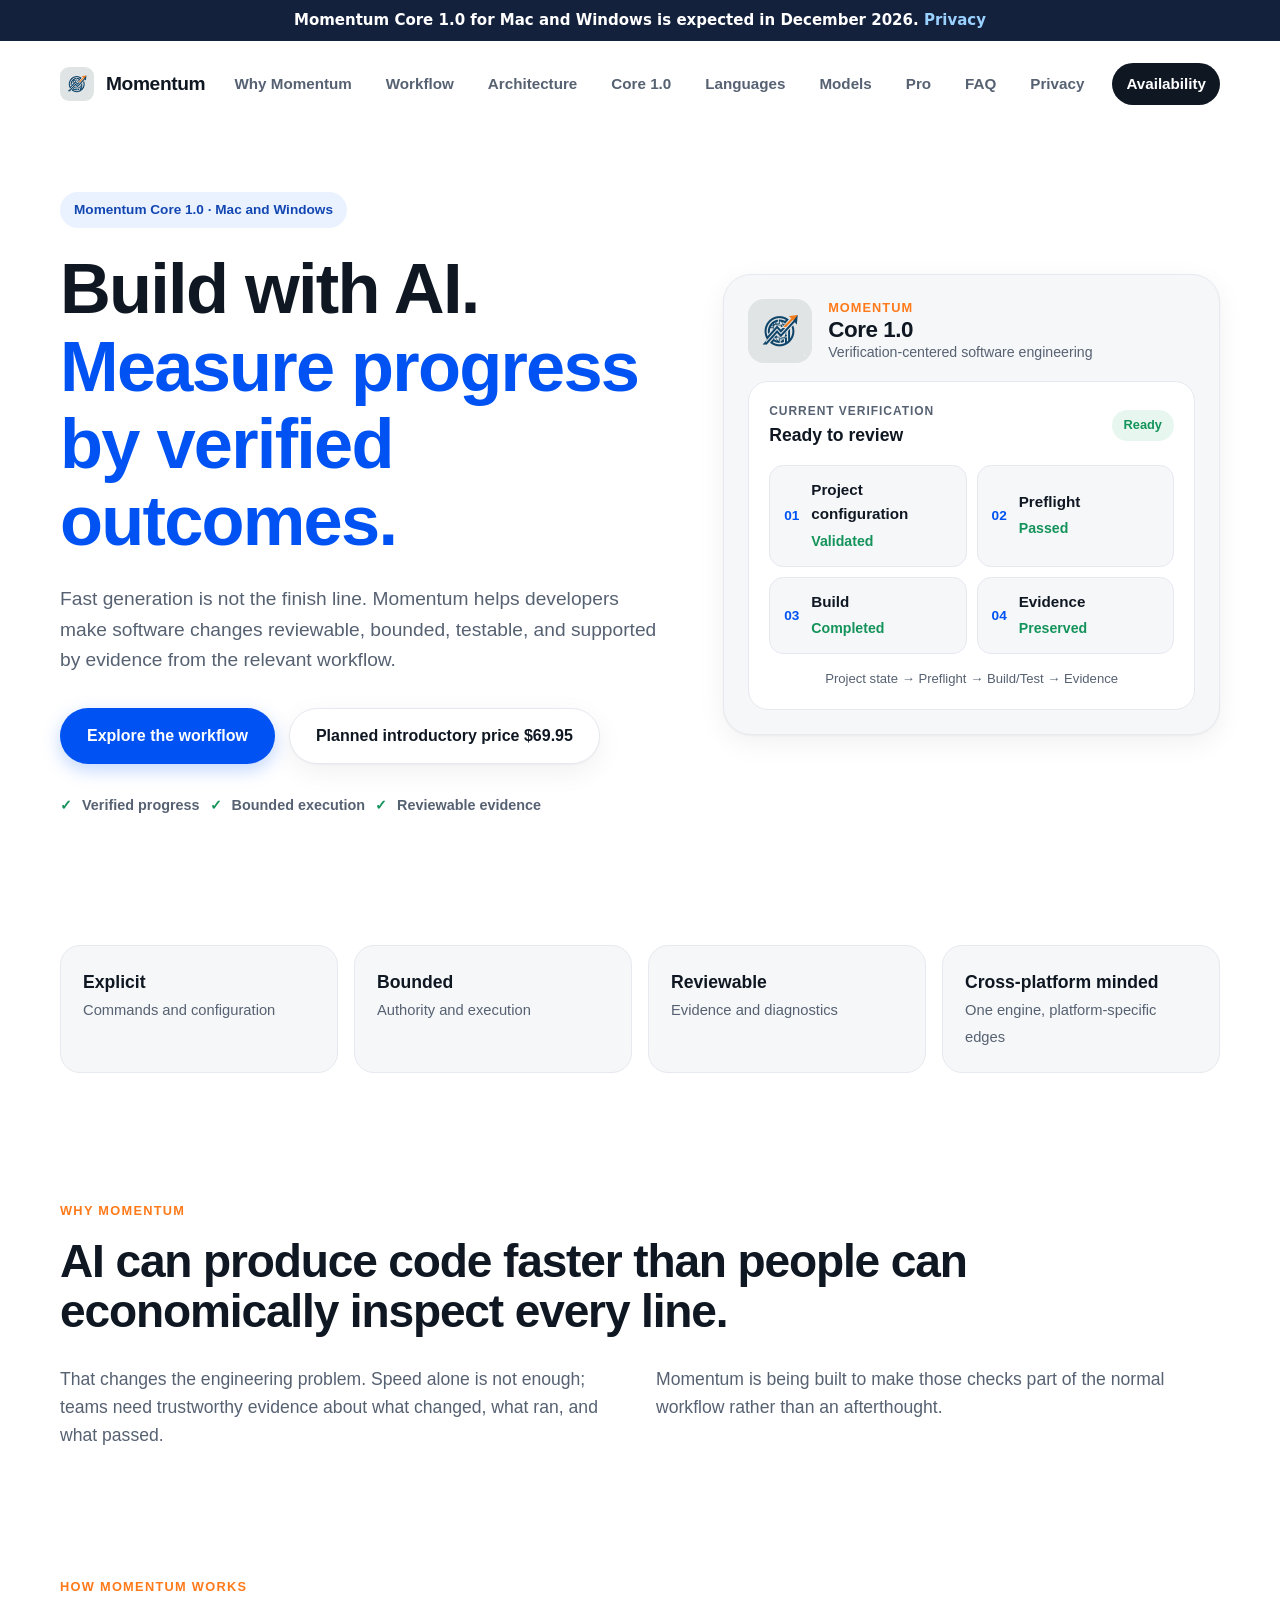
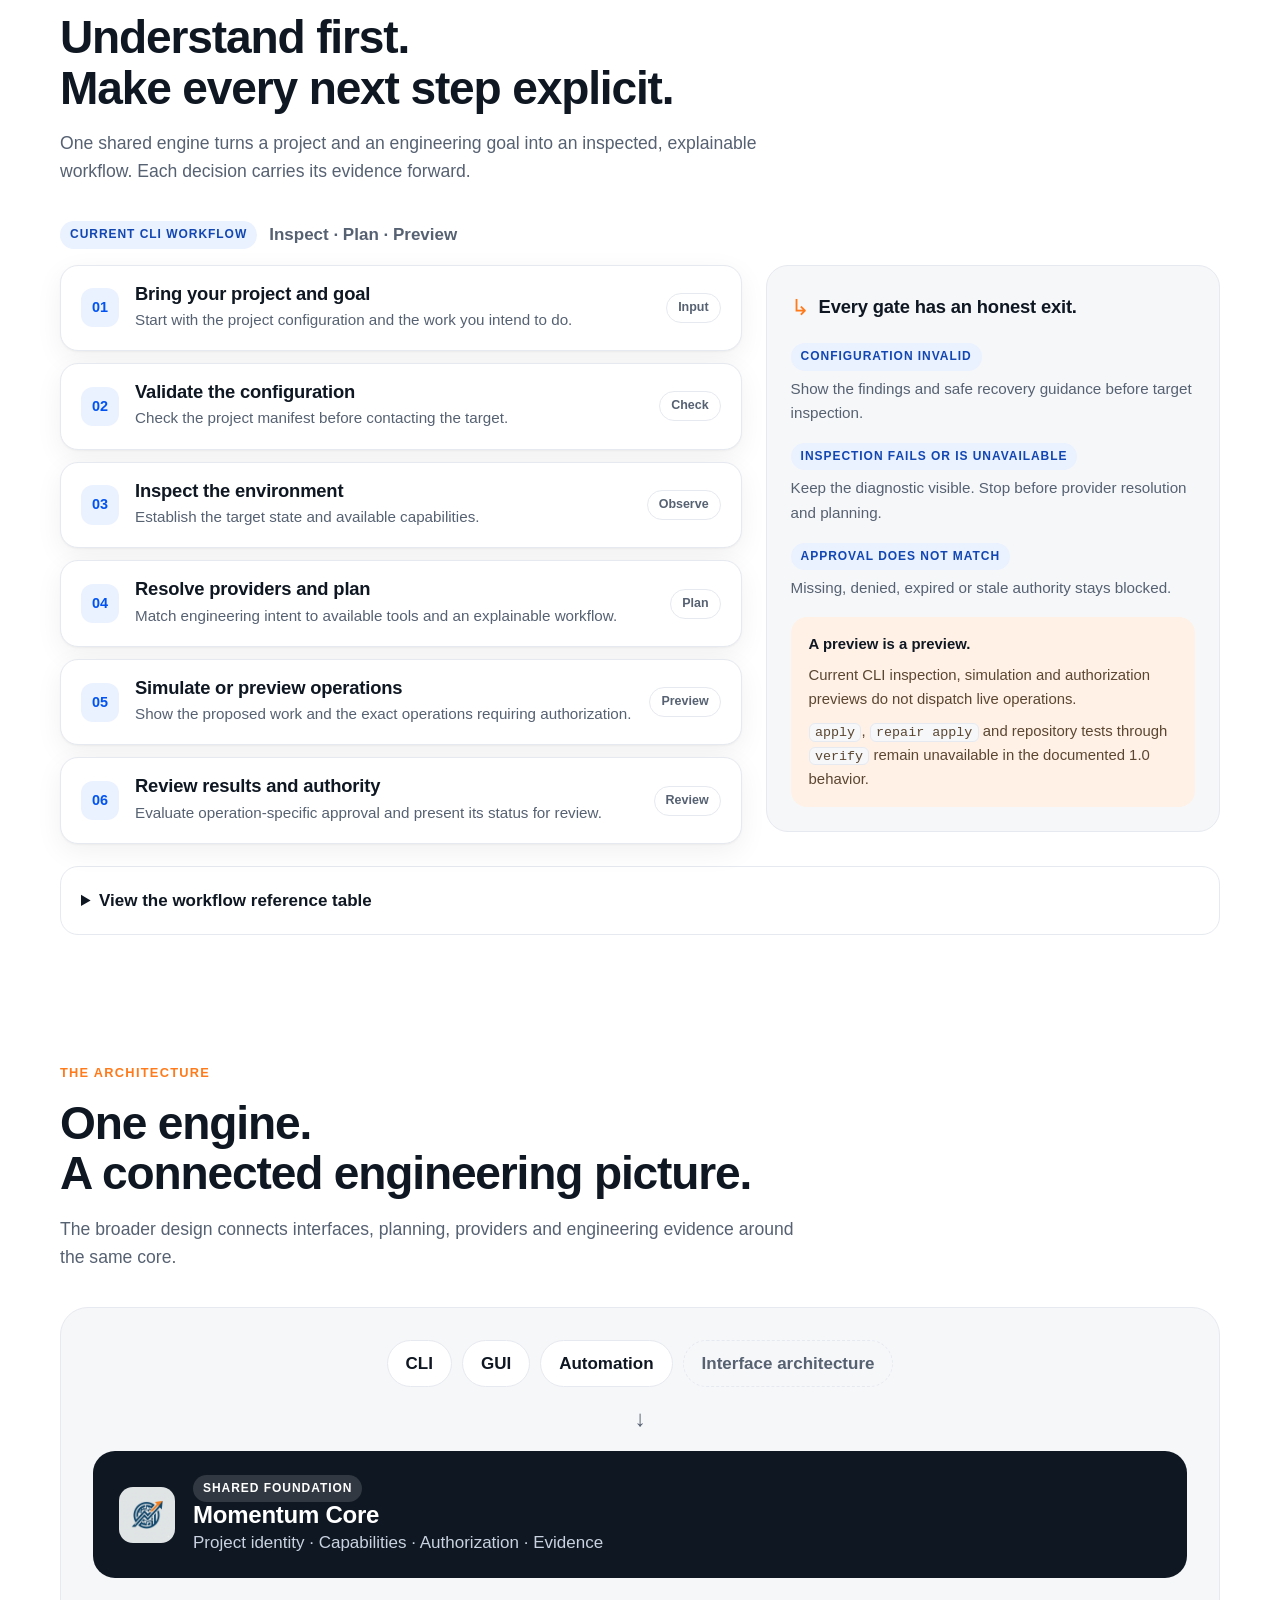
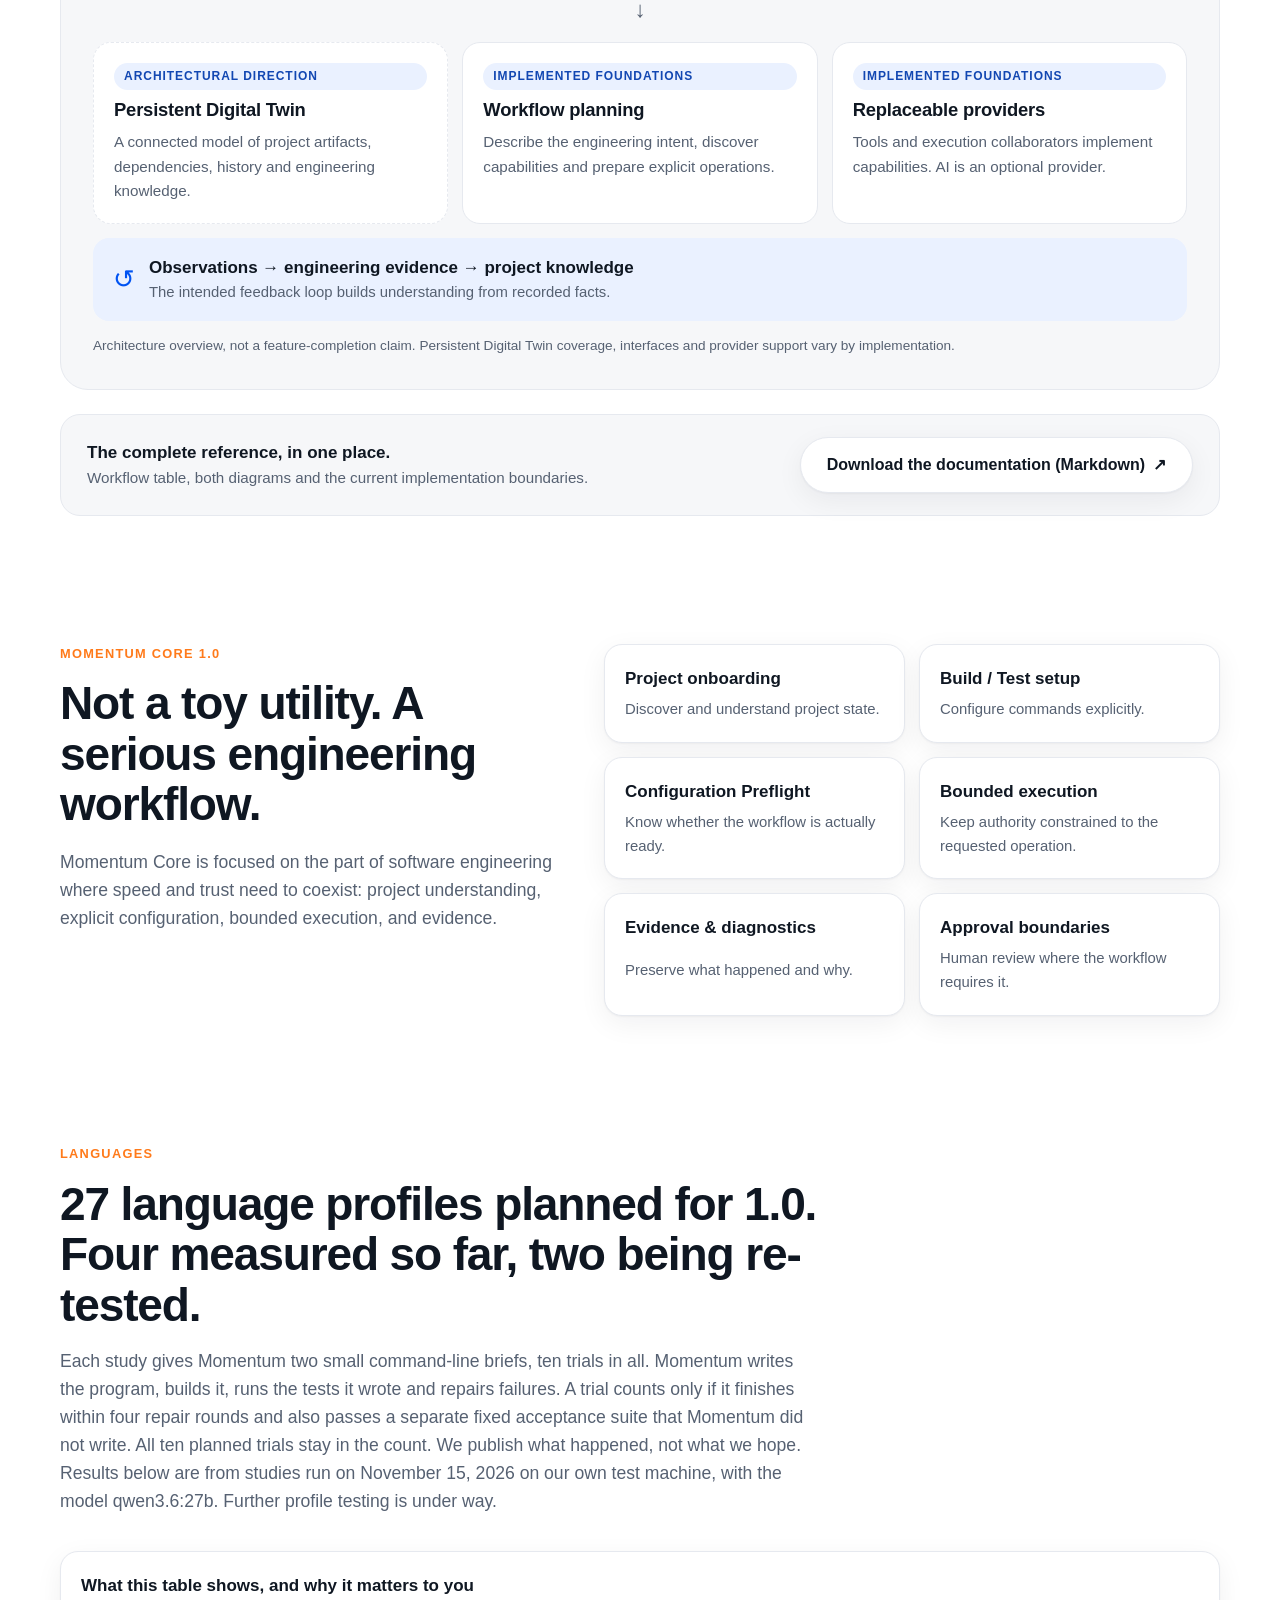
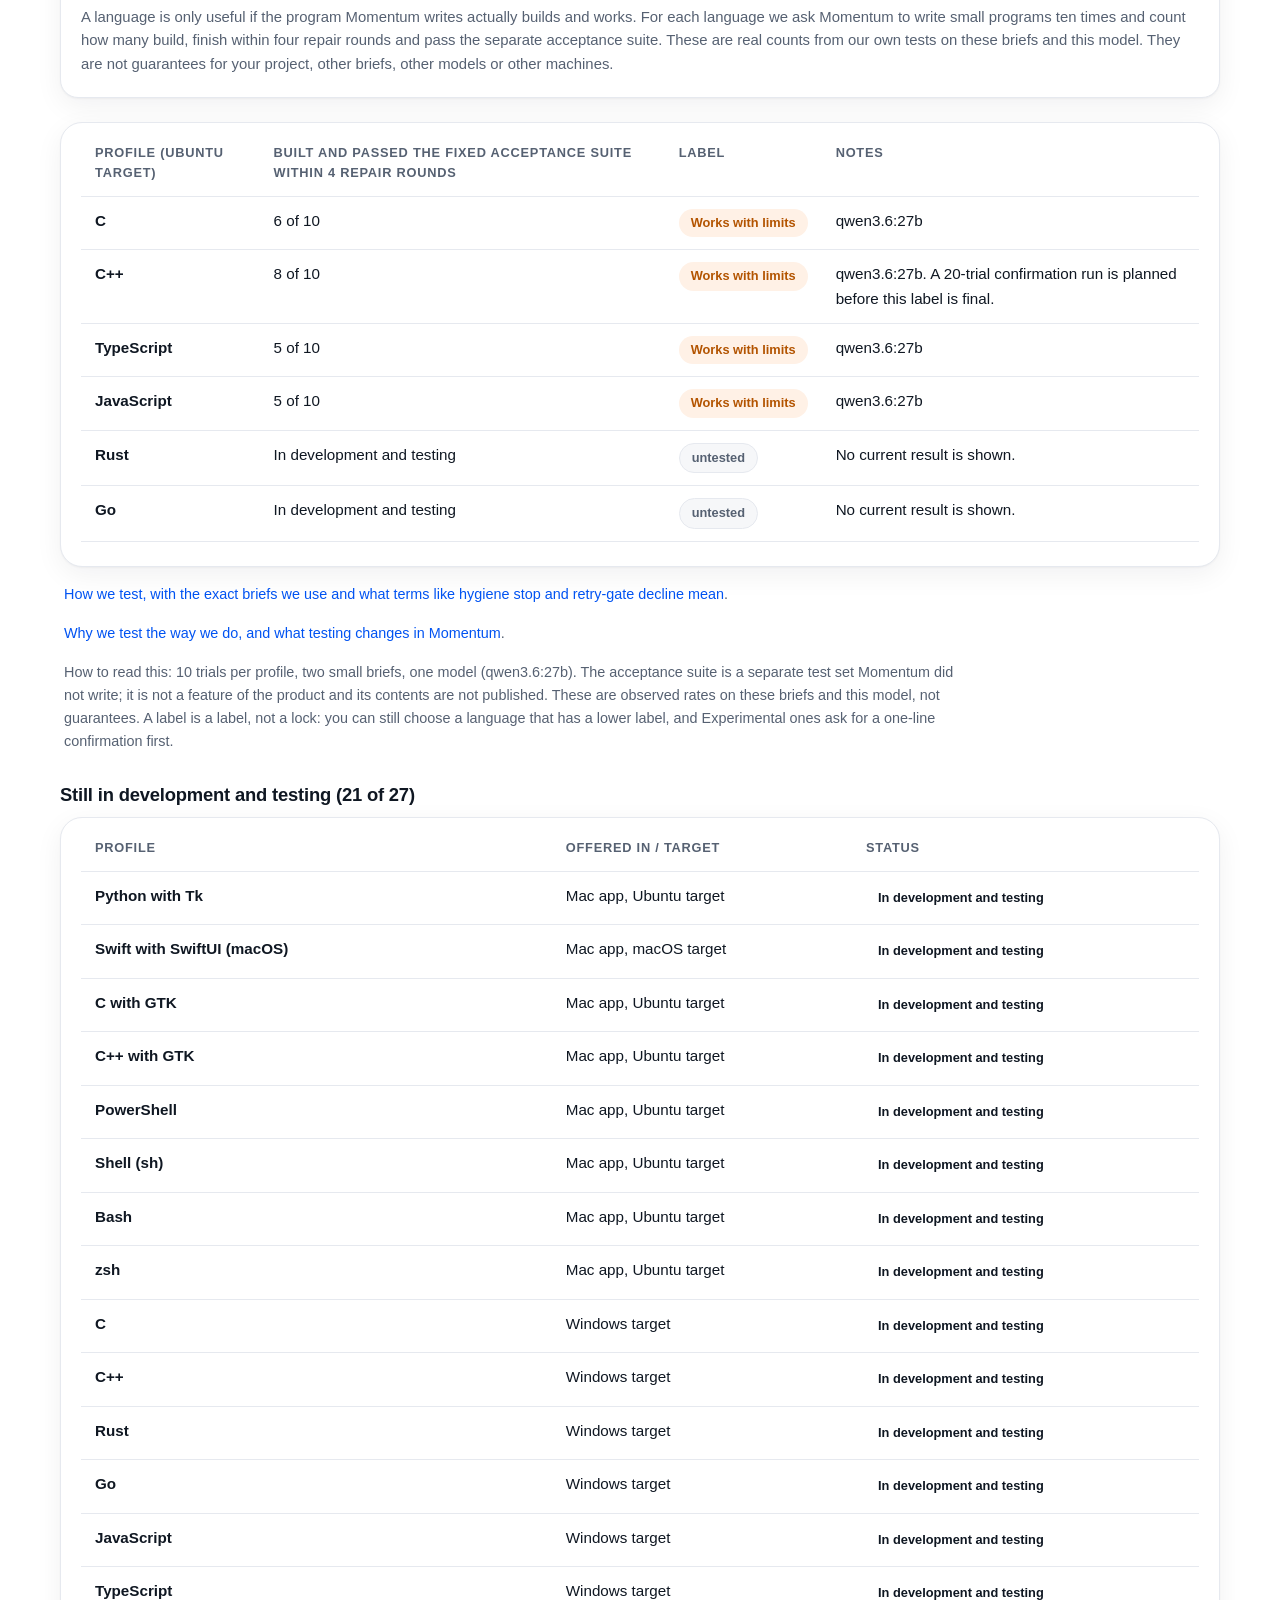
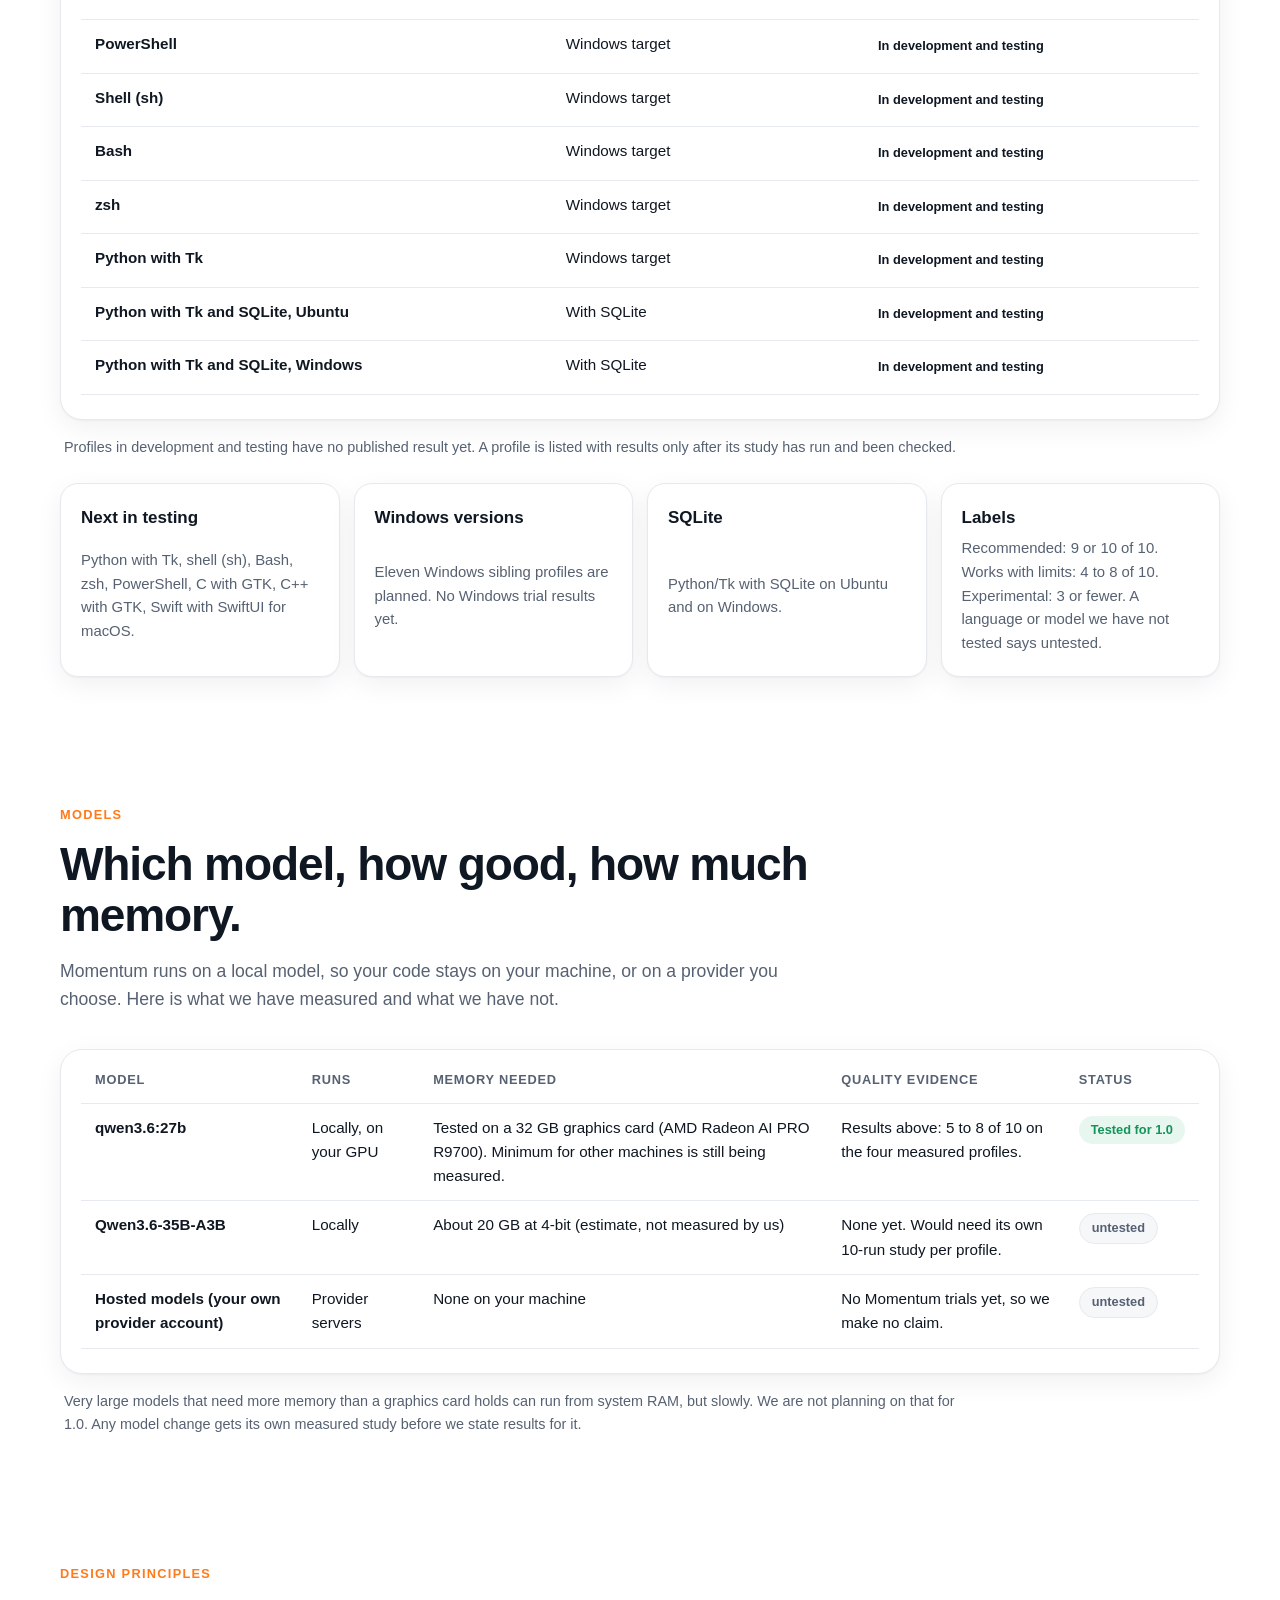
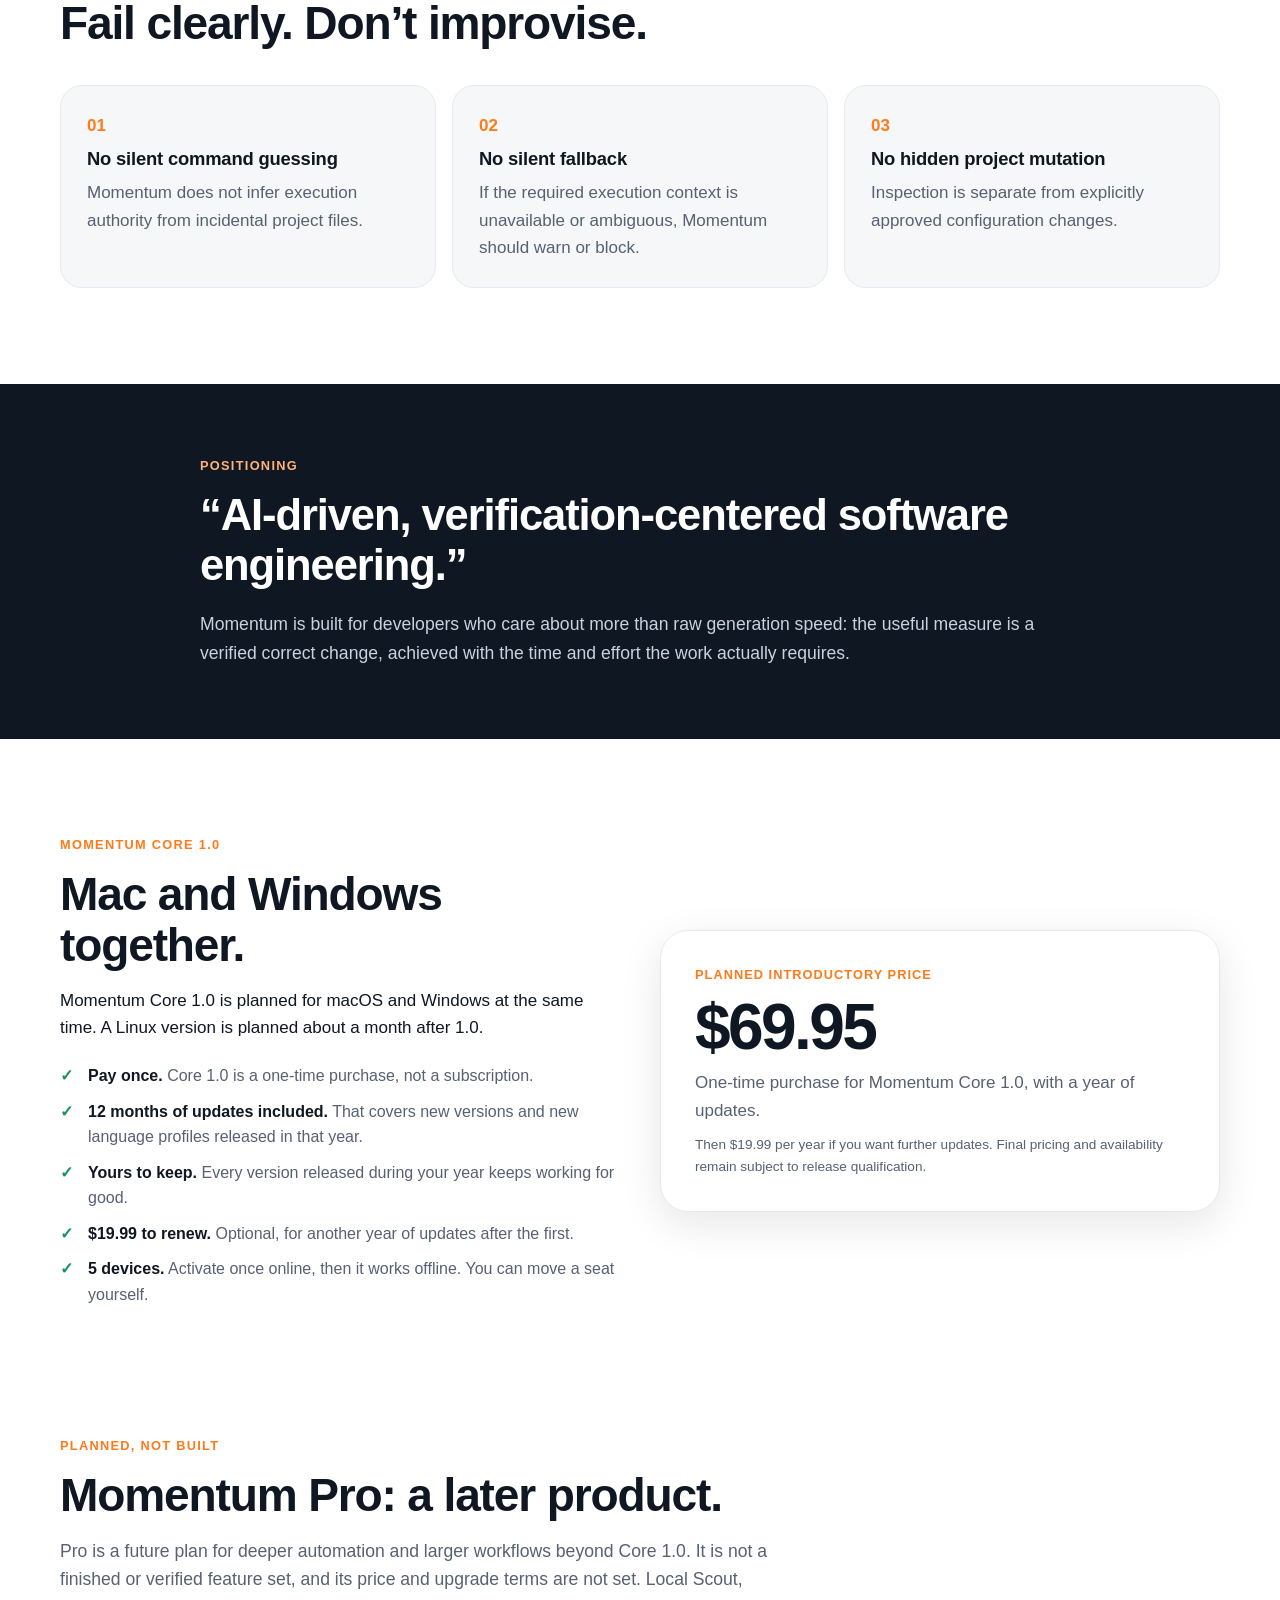
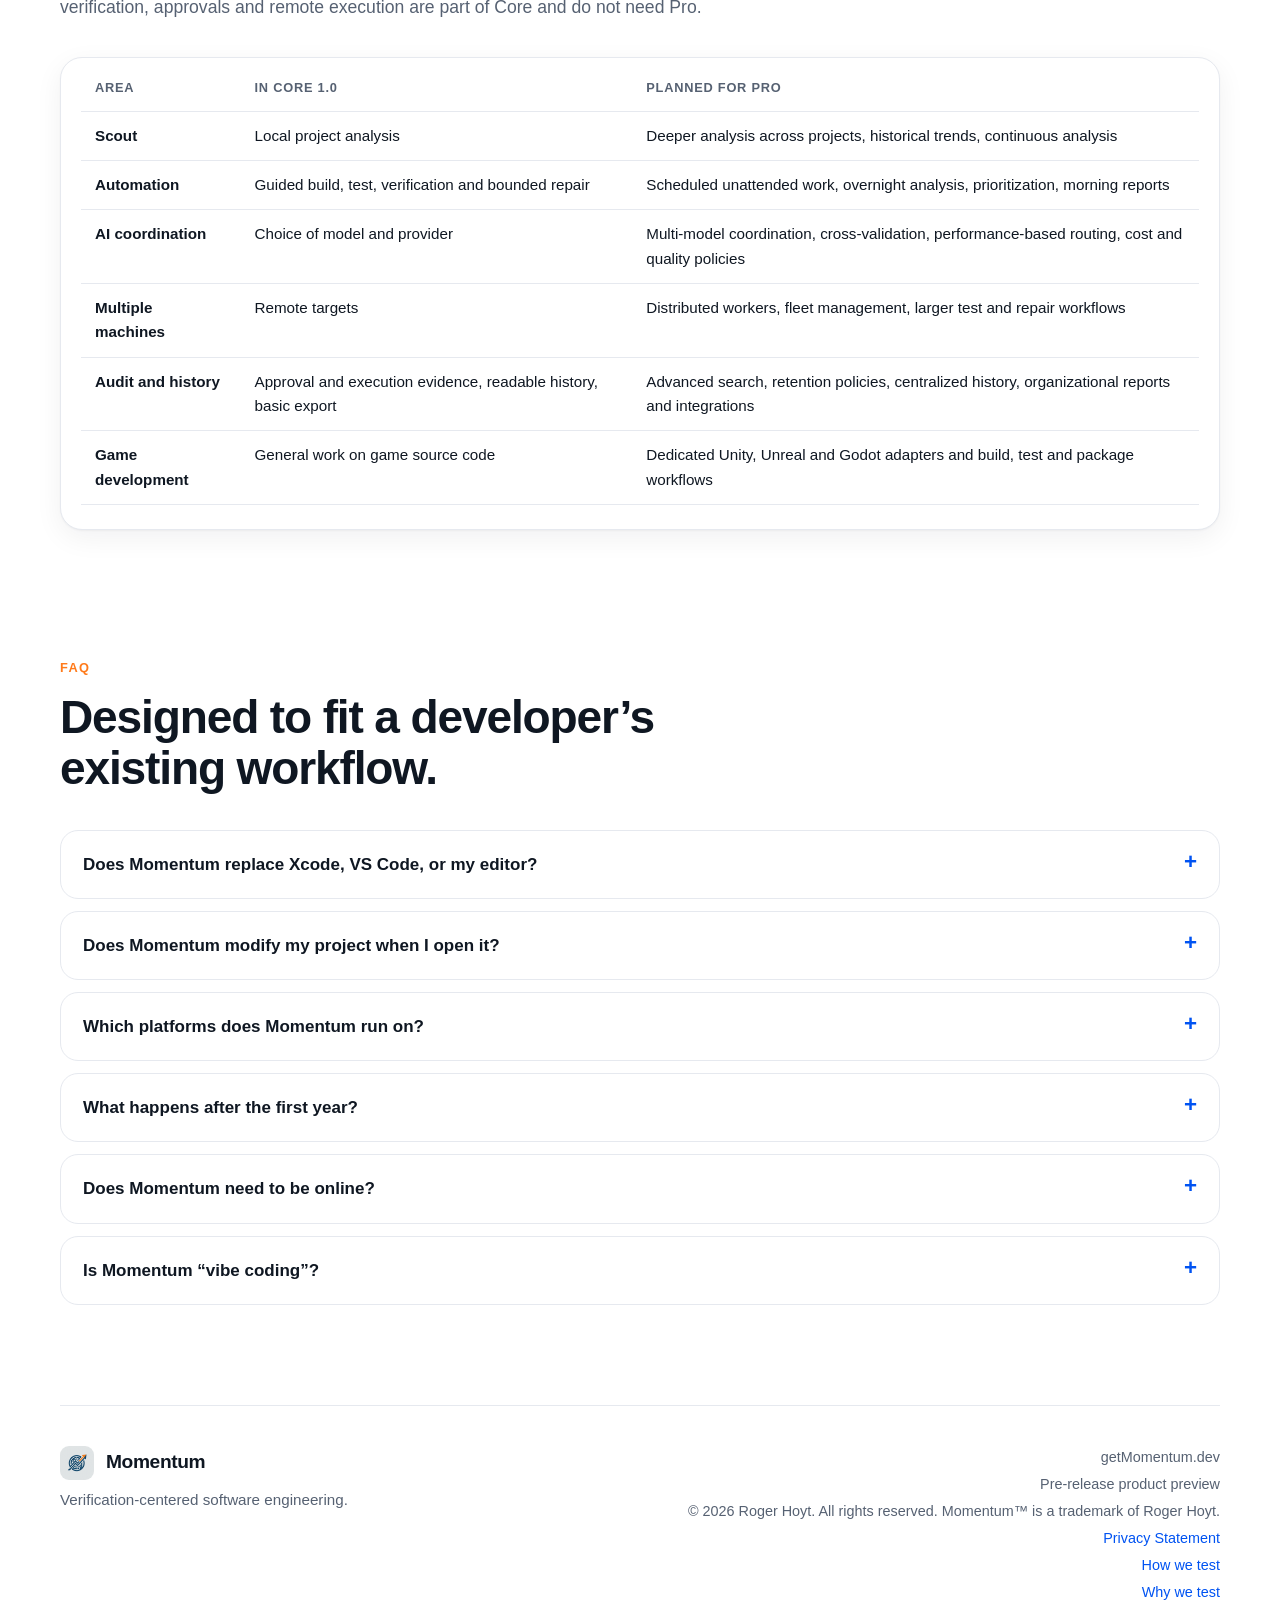
==== commit 12f96347: "Add Why we test page and link it from home and How we test (Roger asked 3:29 PM) Co-Authored-By: Cla" ====
--- a/index.html
+++ b/index.html
@@ -227,6 +227,7 @@
         </tbody>
       </table></div></div>
       <p class="fine"><a href="how-we-test.html">How we test, with the exact briefs we use and what terms like hygiene stop and retry-gate decline mean</a>.</p>
+      <p class="fine"><a href="why-we-test.html">Why we test the way we do, and what testing changes in Momentum</a>.</p>
       <p class="fine">How to read this: 10 trials per profile, two small briefs, one model (qwen3.6:27b). The acceptance suite is a separate test set Momentum did not write; it is not a feature of the product and its contents are not published. These are observed rates on these briefs and this model, not guarantees. A label is a label, not a lock: you can still choose a language that has a lower label, and Experimental ones ask for a one-line confirmation first.</p>
       <h3 style="margin:2rem 0 .75rem">Still in development and testing (21 of 27)</h3>
       <div class="table-card"><div class="workflow-table-wrap"><table>
@@ -406,6 +407,7 @@
       <span>© 2026 Roger Hoyt. All rights reserved. Momentum™ is a trademark of Roger Hoyt.</span>
       <a href="privacy.html">Privacy Statement</a>
       <a href="how-we-test.html">How we test</a>
+      <a href="why-we-test.html">Why we test</a>
     </div>
   </footer>
 </body>
